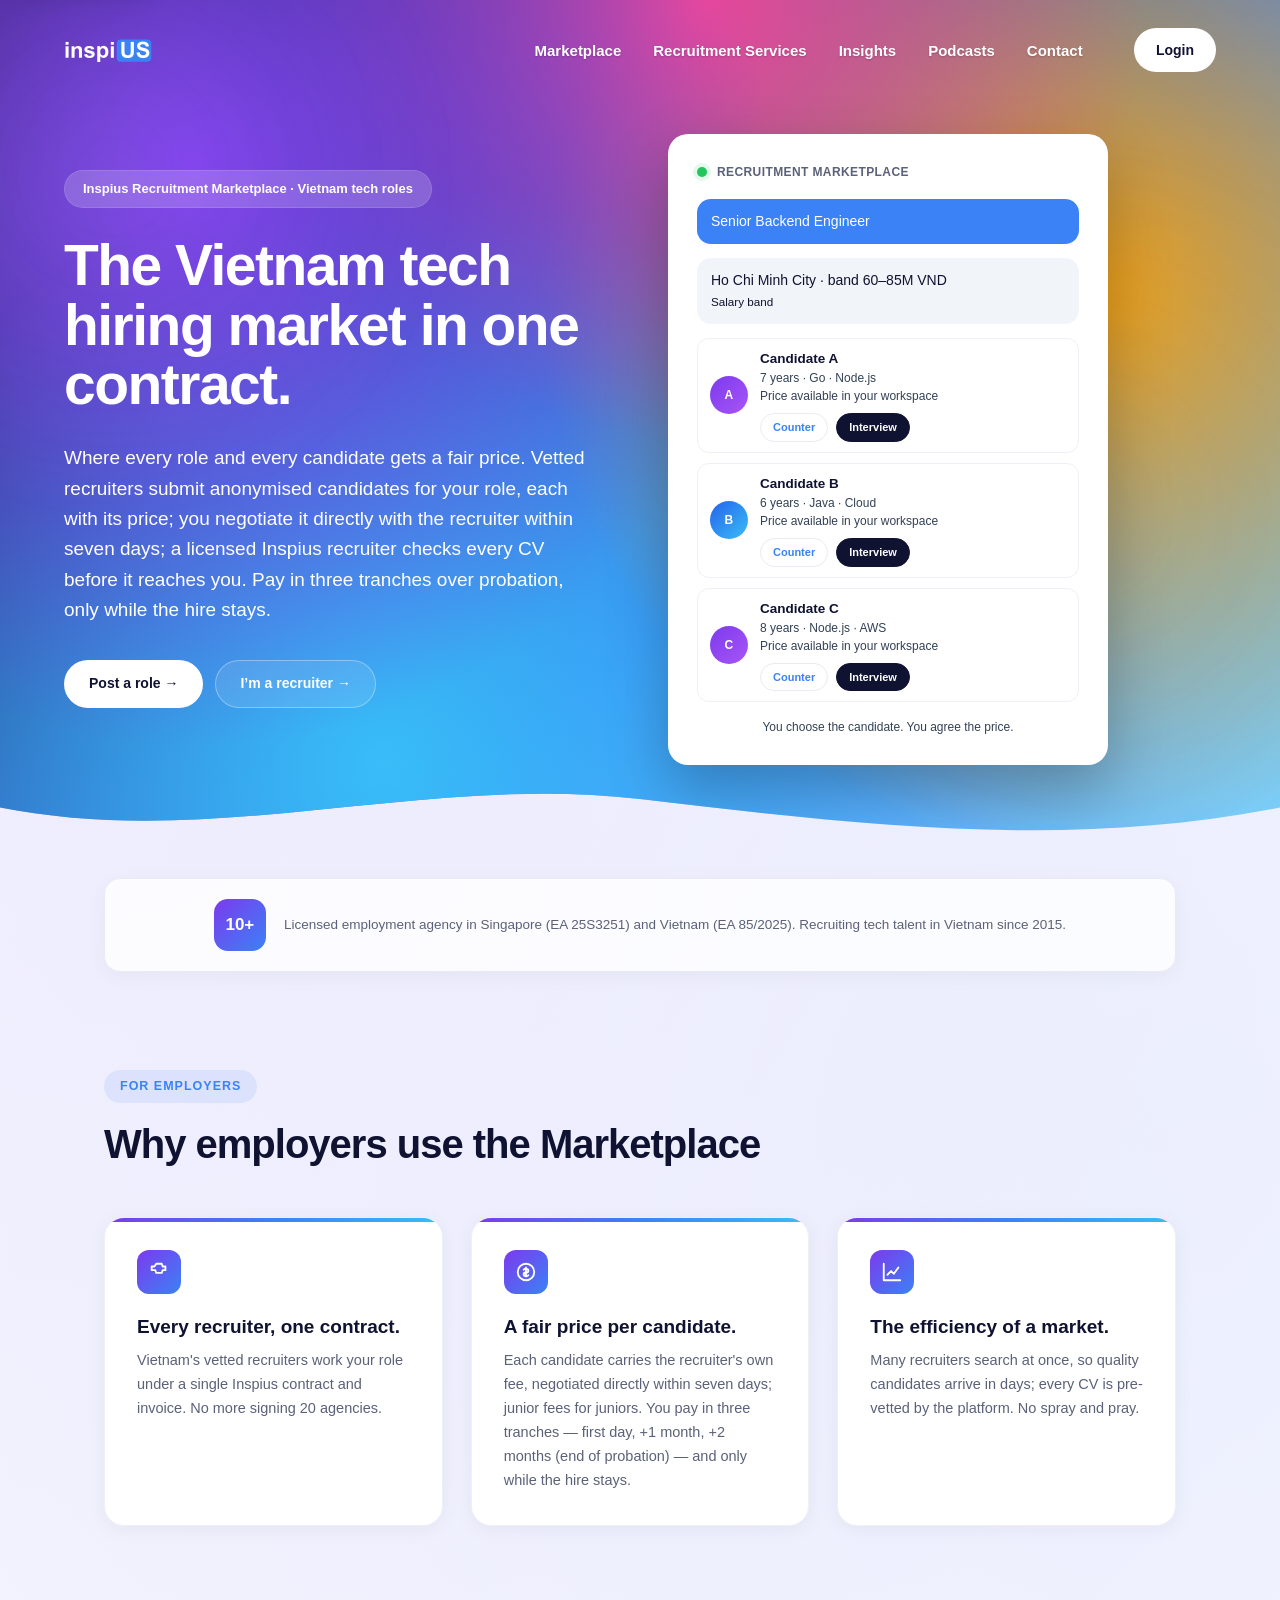
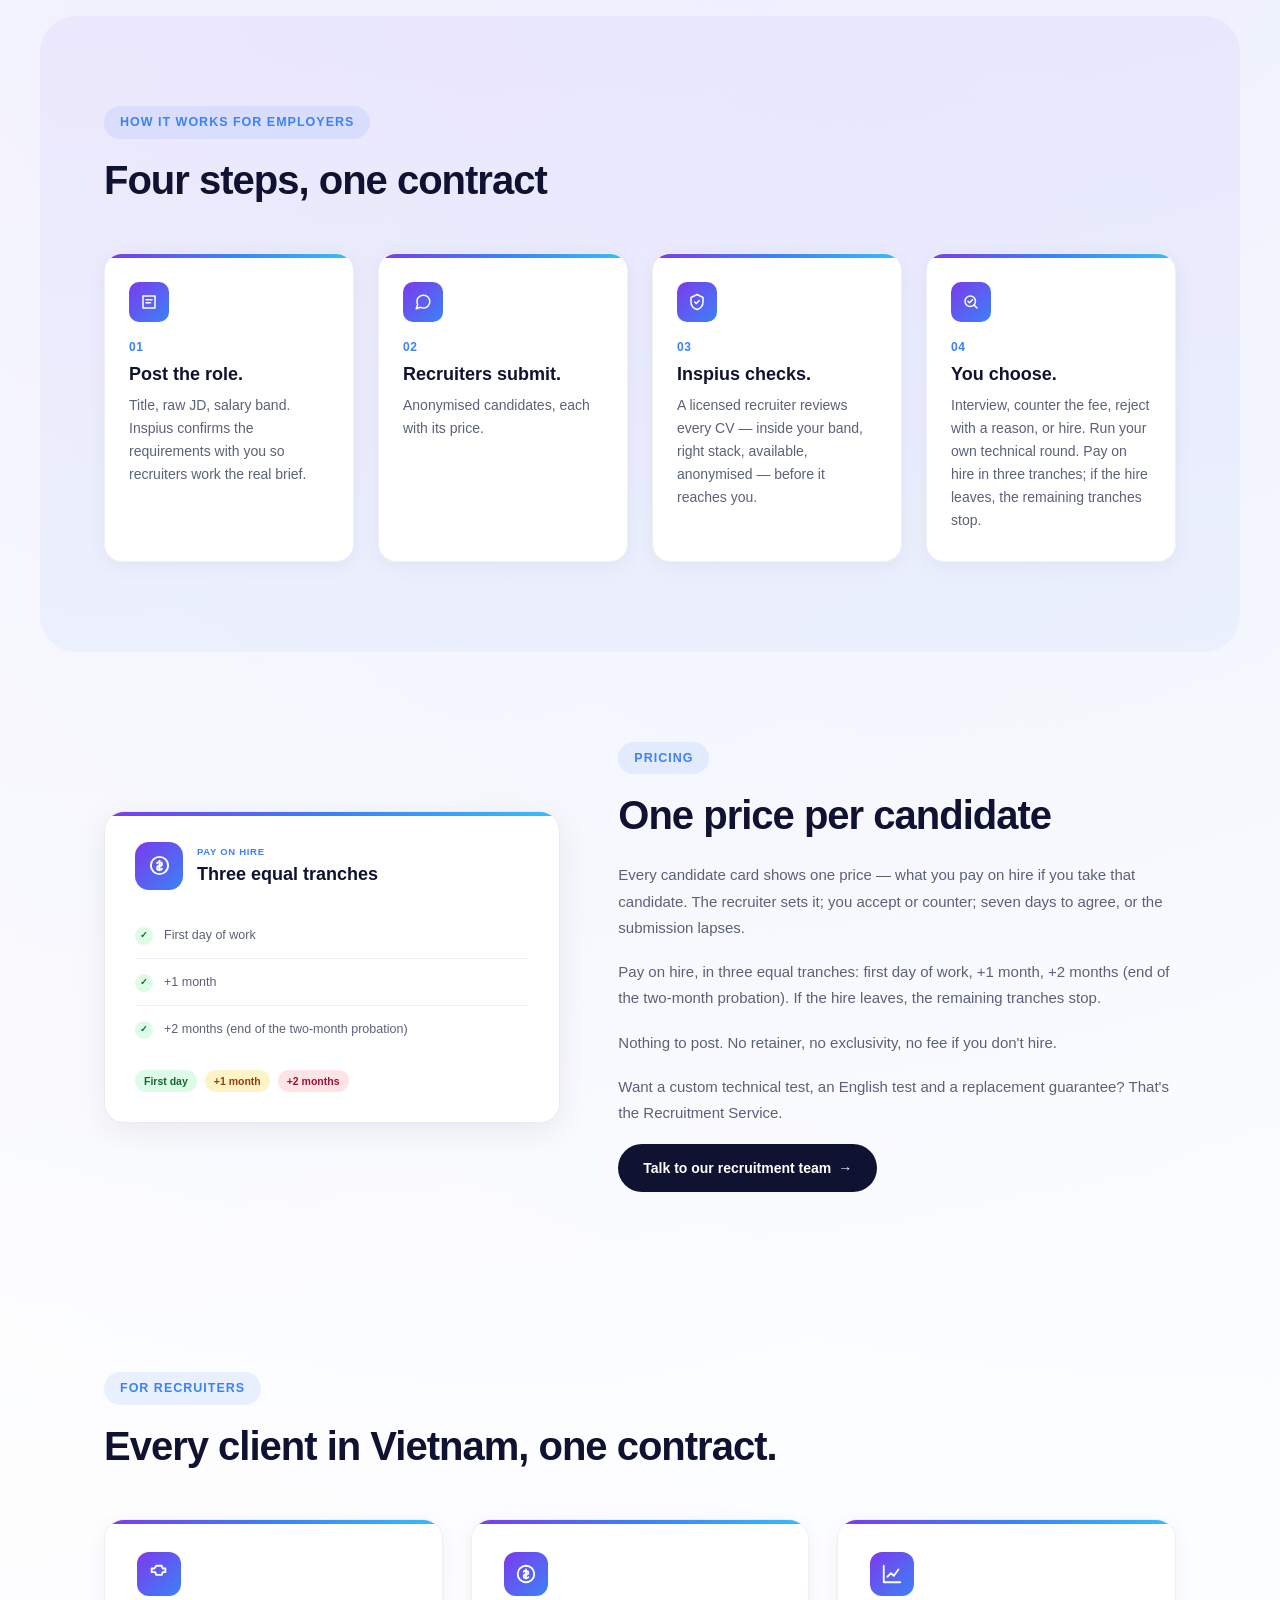
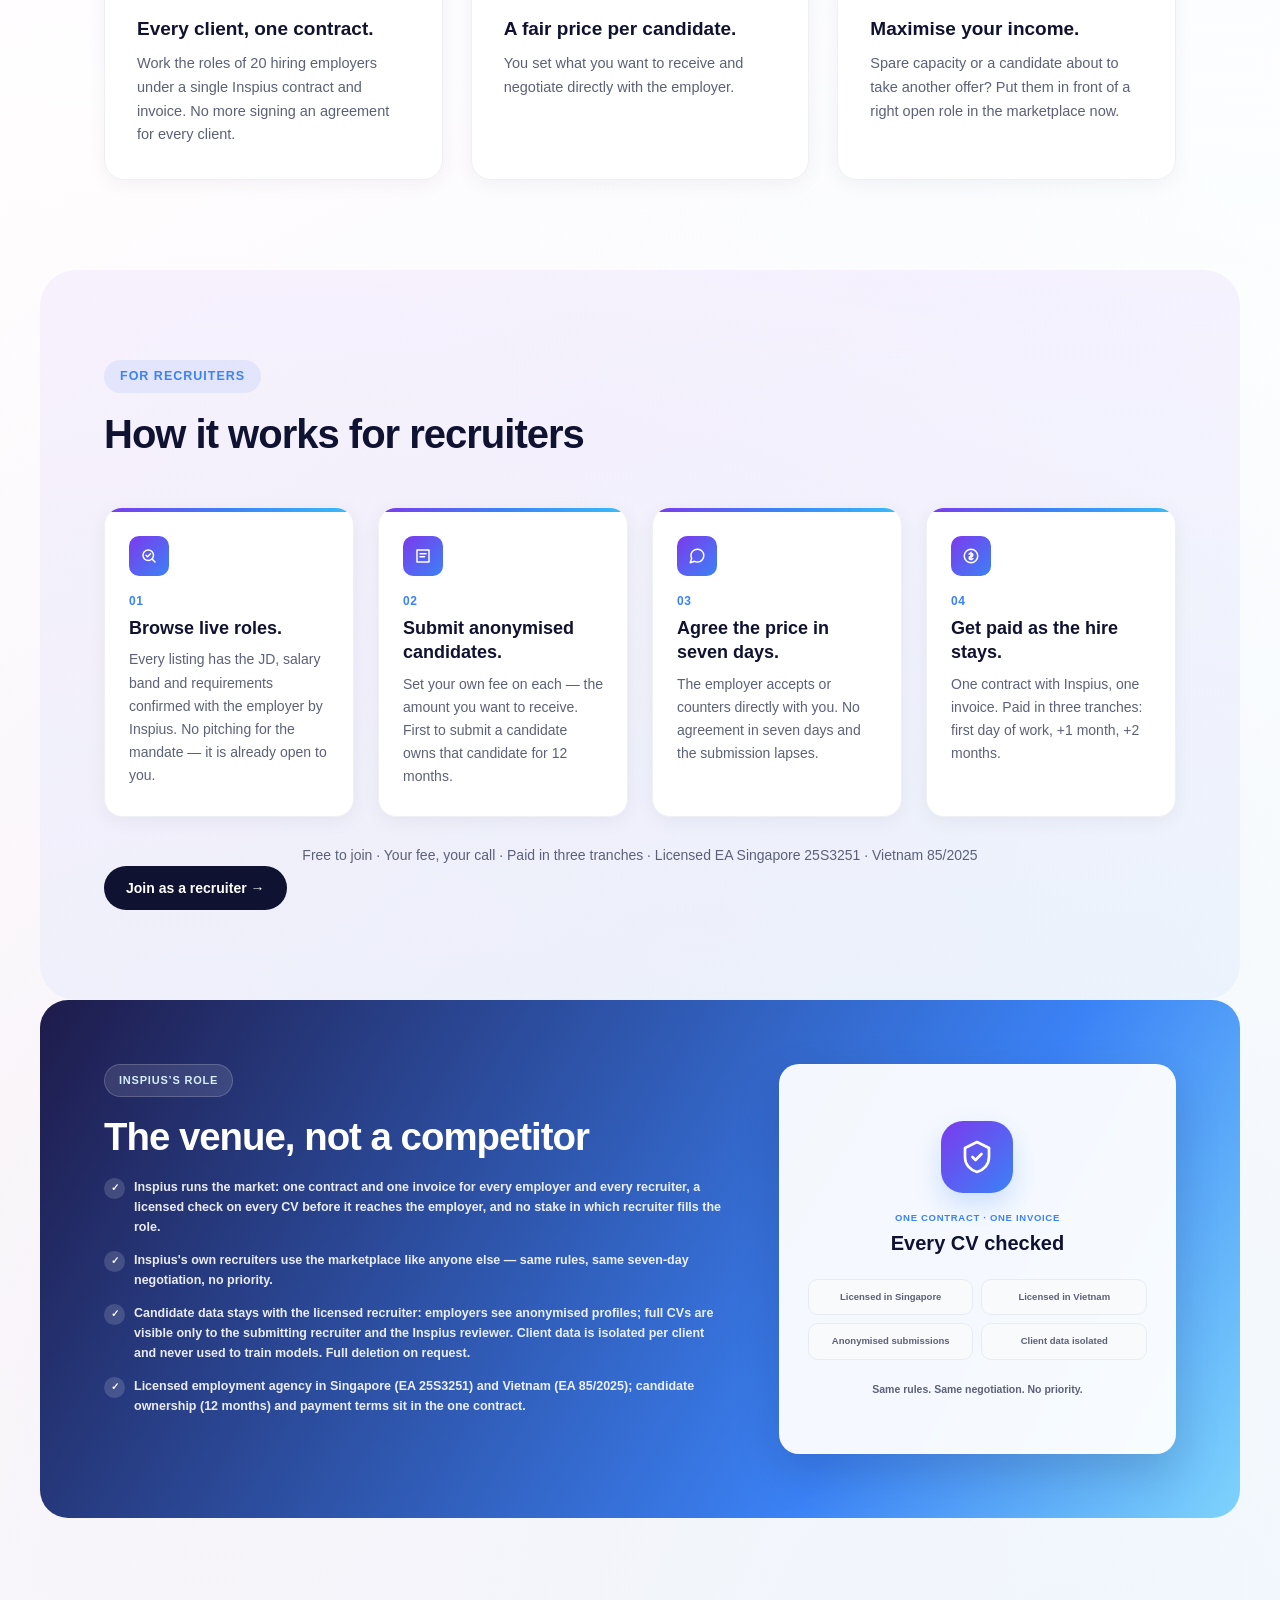
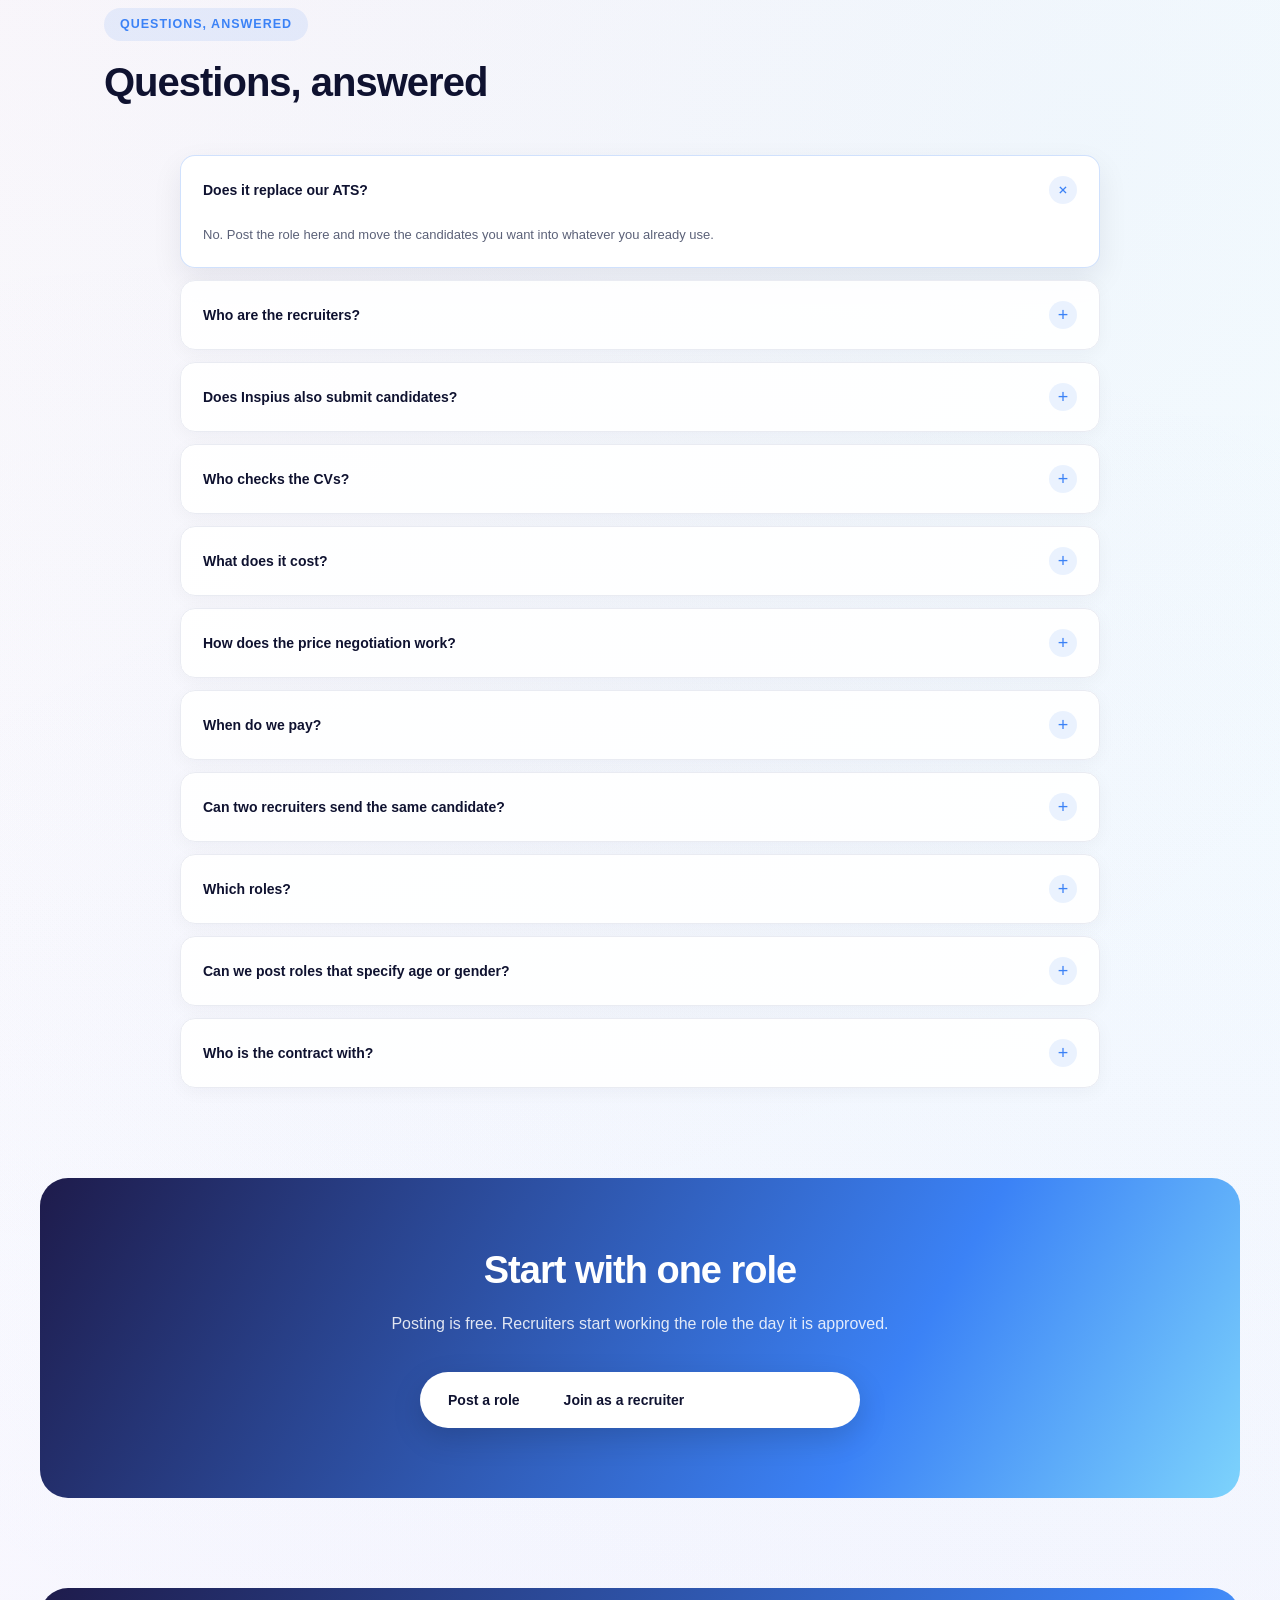
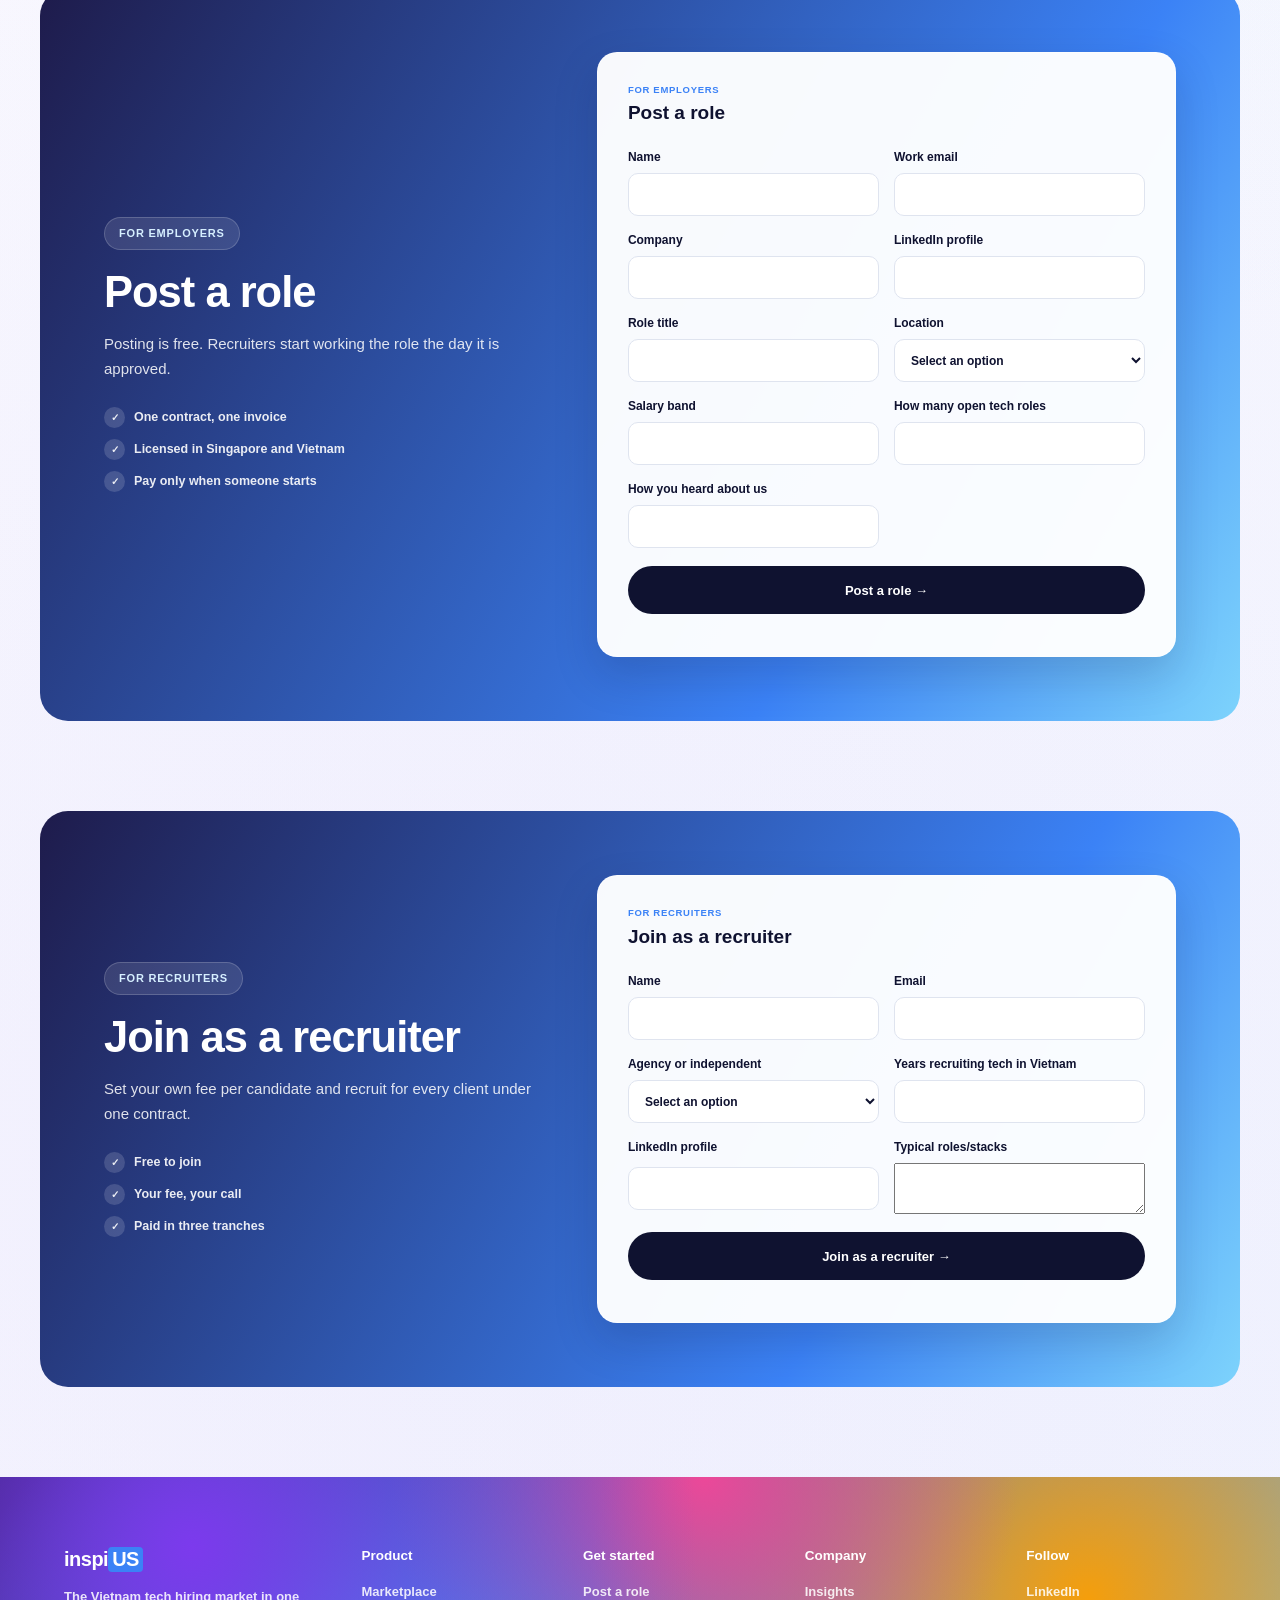
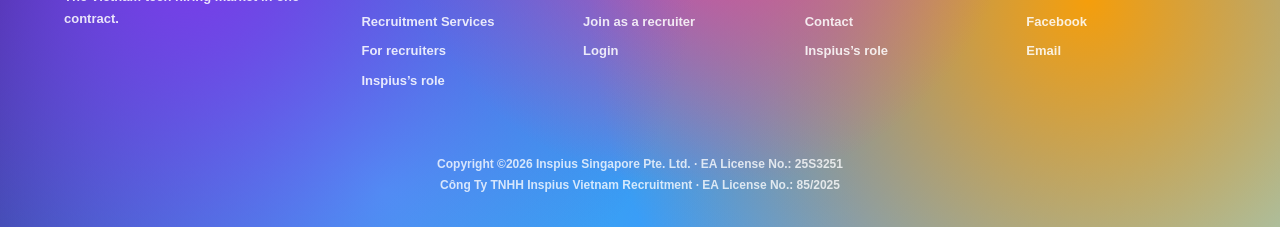
==== marketplace.html @ 83c3fc25 "Add Inspius homepage and marketplace review pages" ====
<!DOCTYPE html>

<html lang="en-US" prefix="og: https://ogp.me/ns#"><head><meta charset="utf-8"/><meta content="width=device-width,initial-scale=1" name="viewport"/><title>Inspius Recruitment Marketplace — post a Vietnam tech role, vetted recruiters compete, a fair price per candidate</title><link href="assets/css/home-redesign.css" rel="stylesheet"/><link href="assets/css/ai-recruiter-agent.css" rel="stylesheet"/><link href="marketplace-content.css" rel="stylesheet"/></head><body class="wp-singular page-template page-template-template-ai-recruiter-agent page-template-template-ai-recruiter-agent-php page page-id-1865 wp-theme-inspius inspius-redesign-page ai-recruiter-page" data-rsssl="1"><div class="ir-page air-page" id="page"> <a class="ir-skip-link" href="#air-main">Skip to content</a> <svg aria-hidden="true" class="ir-clip-definitions" focusable="false" height="0" width="0"> <defs> <clippath clippathunits="objectBoundingBox" id="irHeroWaveClip"> <path d="M0,0.95 C0.1667,1.00 0.3333,0.91 0.5,0.94 C0.6667,0.97 0.8333,1.00 1.0,0.95 L1.0,0 L0,0 Z"></path> </clippath> </defs> </svg><header class="ir-hero air-hero"><nav aria-label="Primary navigation" class="ir-navbar"> <a aria-label="Inspius home" class="ir-logo" href="index.html"><img alt="Inspius" class="air-header-logo" src="assets/images/air-header-logo.png"/></a> <button aria-controls="ir-nav-menu" aria-expanded="false" class="ir-nav-toggle" type="button"> <span class="ir-screen-reader-text">Toggle navigation</span> <span aria-hidden="true"></span> <span aria-hidden="true"></span> <span aria-hidden="true"></span> </button><div class="ir-nav-menu" id="ir-nav-menu"><ul class="ir-nav-links"><li><a href="marketplace.html">Marketplace</a></li><li><a href="index.html#how-we-help">Recruitment Services</a></li><li><a href="https://inspius.com/insights/">Insights</a></li><li><a href="https://inspius.com/podcasts/">Podcasts</a></li><li><a href="https://inspius.com/inquiry/">Contact</a></li></ul><div class="ir-nav-actions"> <a class="ir-button ir-button-light" href="https://app.inspius.com">Login</a></div></div></nav><div class="ir-hero-inner air-hero-inner"><div class="ir-hero-copy air-hero-copy"><div class="ir-badge">Inspius Recruitment Marketplace · Vietnam tech roles</div><h1 class="ir-headline air-headline">The Vietnam tech hiring market <span>in one contract.</span></h1><p class="ir-subtext">Where every role and every candidate gets a fair price. Vetted recruiters submit anonymised candidates for your role, each with its price; you negotiate it directly with the recruiter within seven days; a licensed Inspius recruiter checks every CV before it reaches you. Pay in three tranches over probation, only while the hire stays.</p><div class="air-hero-actions"><a class="air-button air-button-light" href="#employer-form">Post a role →</a><a class="air-button air-button-ghost" href="#recruiters">I’m a recruiter →</a></div></div><div aria-label="Illustrative anonymised candidate listing" class="air-hero-visual content-market-listing"><div class="ir-card ir-card-agent content-listing air-report-card"><div class="ir-agent-top"><span class="ir-agent-dot"></span><span class="ir-agent-label">Recruitment Marketplace</span></div><div class="ir-agent-message ir-agent-message-you">Senior Backend Engineer</div><div class="ir-agent-message">Ho Chi Minh City · band 60–85M VND<br/><small>Salary band</small></div><div class="ir-candidate-row"><span class="ir-avatar ir-avatar-purple">A</span><div class="cv-row-content"><div class="ir-candidate-name">Candidate A</div><div class="ir-candidate-meta">7 years · Go · Node.js</div><div class="ir-candidate-meta">Price available in your workspace</div><div class="cv-row-actions"><a href="https://app.inspius.com">Counter</a><a href="https://app.inspius.com">Interview</a></div></div></div><div class="ir-candidate-row"><span class="ir-avatar ir-avatar-blue">B</span><div class="cv-row-content"><div class="ir-candidate-name">Candidate B</div><div class="ir-candidate-meta">6 years · Java · Cloud</div><div class="ir-candidate-meta">Price available in your workspace</div><div class="cv-row-actions"><a href="https://app.inspius.com">Counter</a><a href="https://app.inspius.com">Interview</a></div></div></div><div class="ir-candidate-row"><span class="ir-avatar ir-avatar-purple">C</span><div class="cv-row-content"><div class="ir-candidate-name">Candidate C</div><div class="ir-candidate-meta">8 years · Node.js · AWS</div><div class="ir-candidate-meta">Price available in your workspace</div><div class="cv-row-actions"><a href="https://app.inspius.com">Counter</a><a href="https://app.inspius.com">Interview</a></div></div></div><p class="listing-caption">You choose the candidate. You agree the price.</p></div></div></div></header><main id="air-main"><section aria-label="Inspius experience" class="air-credibility"> <span aria-hidden="true" class="air-credibility-mark">10+</span><p>Licensed employment agency in Singapore (EA 25S3251) and Vietnam (EA 85/2025). Recruiting tech talent in Vietnam since 2015.</p></section><section aria-labelledby="air-problem-title" class="ir-section" id="employers"><div class="ir-section-tag">For employers</div><h2 class="ir-section-title" id="air-problem-title">Why employers use the Marketplace</h2><div class="ir-feature-grid"><article class="ir-feature-card"><div aria-hidden="true" class="ir-feature-icon" data-original-icon="contract" title="contract"><svg fill="none" stroke="currentColor" stroke-linecap="round" stroke-linejoin="round" stroke-width="2" viewbox="0 0 24 24">
<path d="M9 3h6l1 3h3v4h-3l-1 3h-6l-1-3H4V6h3l2-3z"></path>
</svg></div><h3>Every recruiter, one contract.</h3><p>Vietnam's vetted recruiters work your role under a single Inspius contract and invoice. No more signing 20 agencies.</p></article><article class="ir-feature-card"><div aria-hidden="true" class="ir-feature-icon" data-original-icon="fee" title="fee"><svg fill="none" stroke="currentColor" stroke-linecap="round" stroke-linejoin="round" stroke-width="2" viewbox="0 0 24 24">
<circle cx="12" cy="12" r="9"></circle>
<path d="M12 7v10M9.5 9.5a2.5 2.5 0 0 1 2.5-1h.5a2 2 0 0 1 0 4h-1a2 2 0 0 0 0 4h.5a2.5 2.5 0 0 0 2.5-1"></path>
</svg></div><h3>A fair price per candidate.</h3><p>Each candidate carries the recruiter's own fee, negotiated directly within seven days; junior fees for juniors. You pay in three tranches — first day, +1 month, +2 months (end of probation) — and only while the hire stays.</p></article><article class="ir-feature-card"><div aria-hidden="true" class="ir-feature-icon" data-original-icon="trend" title="trend"><svg fill="none" stroke="currentColor" stroke-linecap="round" stroke-linejoin="round" stroke-width="2" viewbox="0 0 24 24"><path d="M3 3v18h18"></path><path d="m7 15 4-4 3 3 5-7"></path></svg></div><h3>The efficiency of a market.</h3><p>Many recruiters search at once, so quality candidates arrive in days; every CV is pre-vetted by the platform. No spray and pray.</p></article></div></section><section aria-labelledby="workflow-title" class="ir-section ir-section-alt" id="workflow"><div class="ir-section-tag">How it works for employers</div><h2 class="ir-section-title" id="workflow-title">Four steps, one contract</h2><div class="ir-process-grid air-three-step-grid marketplace-four-step-grid"><article class="ir-process-card"><div aria-hidden="true" class="ir-process-icon" data-original-icon="document" title="document"><svg fill="none" stroke="currentColor" stroke-linecap="round" stroke-linejoin="round" stroke-width="2" viewbox="0 0 24 24"><path d="M4 4h16v16H4z"></path><path d="M8 9h8M8 13h6"></path></svg></div><div class="ir-process-number">01</div><h3>Post the role.</h3><p>Title, raw JD, salary band. Inspius confirms the requirements with you so recruiters work the real brief.</p></article><article class="ir-process-card"><div aria-hidden="true" class="ir-process-icon" data-original-icon="conversation" title="conversation"><svg fill="none" stroke="currentColor" stroke-linecap="round" stroke-linejoin="round" stroke-width="2" viewbox="0 0 24 24">
<path d="M21 11.5a8.38 8.38 0 0 1-.9 3.8 8.5 8.5 0 0 1-7.6 4.7 8.38 8.38 0 0 1-3.8-.9L3 21l1.9-5.7a8.38 8.38 0 0 1-.9-3.8 8.5 8.5 0 0 1 4.7-7.6 8.38 8.38 0 0 1 3.8-.9h.5a8.48 8.48 0 0 1 8 8v.5z"></path>
</svg></div><div class="ir-process-number">02</div><h3>Recruiters submit.</h3><p>Anonymised candidates, each with its price.</p></article><article class="ir-process-card"><div aria-hidden="true" class="ir-process-icon" data-original-icon="verified" title="verified"><svg fill="none" stroke="currentColor" stroke-linecap="round" stroke-linejoin="round" stroke-width="2" viewbox="0 0 24 24">
<path d="M12 2 4 6v6c0 5 3.5 8.7 8 10 4.5-1.3 8-5 8-10V6l-8-4z"></path>
<path d="m9 12 2 2 4-4"></path>
</svg></div><div class="ir-process-number">03</div><h3>Inspius checks.</h3><p>A licensed recruiter reviews every CV — inside your band, right stack, available, anonymised — before it reaches you.</p></article><article class="ir-process-card"><div aria-hidden="true" class="ir-process-icon" data-original-icon="review" title="review"><svg fill="none" stroke="currentColor" stroke-linecap="round" stroke-linejoin="round" stroke-width="2" viewbox="0 0 24 24"><circle cx="11" cy="11" r="7"></circle><path d="m20 20-4-4"></path><path d="m8 11 2 2 4-4"></path></svg></div><div class="ir-process-number">04</div><h3>You choose.</h3><p>Interview, counter the fee, reject with a reason, or hire. Run your own technical round. Pay on hire in three tranches; if the hire leaves, the remaining tranches stop.</p></article></div></section><section aria-labelledby="pricing-title" class="ir-section air-module-section" id="pricing"><div class="air-module-layout air-module-layout-reverse"><div class="air-module-copy"><div class="ir-section-tag">Pricing</div><h2 class="ir-section-title" id="pricing-title">One price per candidate</h2><p>Every candidate card shows one price — what you pay on hire if you take that candidate. The recruiter sets it; you accept or counter; seven days to agree, or the submission lapses.</p><p>Pay on hire, in three equal tranches: first day of work, +1 month, +2 months (end of the two-month probation). If the hire leaves, the remaining tranches stop.</p><p>Nothing to post. No retainer, no exclusivity, no fee if you don't hire.</p><p>Want a custom technical test, an English test and a replacement guarantee? That's the Recruitment Service.</p><p class="marketplace-service-cta"><a class="air-button air-button-dark" href="https://inspius.com/inquiry/">Talk to our recruitment team <span aria-hidden="true">→</span></a></p></div><div class="air-output-card"><div class="air-output-card-heading"><div aria-hidden="true" class="air-engine-icon" data-original-icon="fee" title="Three payment tranches"><svg fill="none" stroke="currentColor" stroke-linecap="round" stroke-linejoin="round" stroke-width="2" viewbox="0 0 24 24">
<circle cx="12" cy="12" r="9"></circle>
<path d="M12 7v10M9.5 9.5a2.5 2.5 0 0 1 2.5-1h.5a2 2 0 0 1 0 4h-1a2 2 0 0 0 0 4h.5a2.5 2.5 0 0 0 2.5-1"></path>
</svg></div><div> <span>Pay on hire</span> <strong>Three equal tranches</strong></div></div><ul class="air-copy-bullets"><li>First day of work</li><li>+1 month</li><li>+2 months (end of the two-month probation)</li></ul><div aria-label="Three payment milestones" class="air-fit-strip marketplace-tranches"><span class="air-fit air-fit-high">First day</span><span class="air-fit air-fit-medium">+1 month</span><span class="air-fit air-fit-dq">+2 months</span></div></div></div></section><section aria-labelledby="recruiters-title" class="ir-section" id="recruiters"><div class="ir-section-tag">For recruiters</div><h2 class="ir-section-title" id="recruiters-title">Every client in Vietnam, one contract.</h2><div class="ir-feature-grid"><article class="ir-feature-card"><div aria-hidden="true" class="ir-feature-icon" data-original-icon="contract" title="contract"><svg fill="none" stroke="currentColor" stroke-linecap="round" stroke-linejoin="round" stroke-width="2" viewbox="0 0 24 24">
<path d="M9 3h6l1 3h3v4h-3l-1 3h-6l-1-3H4V6h3l2-3z"></path>
</svg></div><h3>Every client, one contract.</h3><p>Work the roles of 20 hiring employers under a single Inspius contract and invoice. No more signing an agreement for every client.</p></article><article class="ir-feature-card"><div aria-hidden="true" class="ir-feature-icon" data-original-icon="fee" title="fee"><svg fill="none" stroke="currentColor" stroke-linecap="round" stroke-linejoin="round" stroke-width="2" viewbox="0 0 24 24">
<circle cx="12" cy="12" r="9"></circle>
<path d="M12 7v10M9.5 9.5a2.5 2.5 0 0 1 2.5-1h.5a2 2 0 0 1 0 4h-1a2 2 0 0 0 0 4h.5a2.5 2.5 0 0 0 2.5-1"></path>
</svg></div><h3>A fair price per candidate.</h3><p>You set what you want to receive and negotiate directly with the employer.</p></article><article class="ir-feature-card"><div aria-hidden="true" class="ir-feature-icon" data-original-icon="trend" title="trend"><svg fill="none" stroke="currentColor" stroke-linecap="round" stroke-linejoin="round" stroke-width="2" viewbox="0 0 24 24"><path d="M3 3v18h18"></path><path d="m7 15 4-4 3 3 5-7"></path></svg></div><h3>Maximise your income.</h3><p>Spare capacity or a candidate about to take another offer? Put them in front of a right open role in the marketplace now.</p></article></div></section><section aria-labelledby="recruiter-workflow-title" class="ir-section ir-section-alt" id="recruiter-workflow"><div class="ir-section-tag">For recruiters</div><h2 class="ir-section-title" id="recruiter-workflow-title">How it works for recruiters</h2><div class="ir-process-grid air-three-step-grid marketplace-four-step-grid"><article class="ir-process-card"><div aria-hidden="true" class="ir-process-icon" data-original-icon="review" title="review"><svg fill="none" stroke="currentColor" stroke-linecap="round" stroke-linejoin="round" stroke-width="2" viewbox="0 0 24 24"><circle cx="11" cy="11" r="7"></circle><path d="m20 20-4-4"></path><path d="m8 11 2 2 4-4"></path></svg></div><div class="ir-process-number">01</div><h3>Browse live roles.</h3><p>Every listing has the JD, salary band and requirements confirmed with the employer by Inspius. No pitching for the mandate — it is already open to you.</p></article><article class="ir-process-card"><div aria-hidden="true" class="ir-process-icon" data-original-icon="document" title="document"><svg fill="none" stroke="currentColor" stroke-linecap="round" stroke-linejoin="round" stroke-width="2" viewbox="0 0 24 24"><path d="M4 4h16v16H4z"></path><path d="M8 9h8M8 13h6"></path></svg></div><div class="ir-process-number">02</div><h3>Submit anonymised candidates.</h3><p>Set your own fee on each — the amount you want to receive. First to submit a candidate owns that candidate for 12 months.</p></article><article class="ir-process-card"><div aria-hidden="true" class="ir-process-icon" data-original-icon="conversation" title="conversation"><svg fill="none" stroke="currentColor" stroke-linecap="round" stroke-linejoin="round" stroke-width="2" viewbox="0 0 24 24">
<path d="M21 11.5a8.38 8.38 0 0 1-.9 3.8 8.5 8.5 0 0 1-7.6 4.7 8.38 8.38 0 0 1-3.8-.9L3 21l1.9-5.7a8.38 8.38 0 0 1-.9-3.8 8.5 8.5 0 0 1 4.7-7.6 8.38 8.38 0 0 1 3.8-.9h.5a8.48 8.48 0 0 1 8 8v.5z"></path>
</svg></div><div class="ir-process-number">03</div><h3>Agree the price in seven days.</h3><p>The employer accepts or counters directly with you. No agreement in seven days and the submission lapses.</p></article><article class="ir-process-card"><div aria-hidden="true" class="ir-process-icon" data-original-icon="fee" title="fee"><svg fill="none" stroke="currentColor" stroke-linecap="round" stroke-linejoin="round" stroke-width="2" viewbox="0 0 24 24">
<circle cx="12" cy="12" r="9"></circle>
<path d="M12 7v10M9.5 9.5a2.5 2.5 0 0 1 2.5-1h.5a2 2 0 0 1 0 4h-1a2 2 0 0 0 0 4h.5a2.5 2.5 0 0 0 2.5-1"></path>
</svg></div><div class="ir-process-number">04</div><h3>Get paid as the hire stays.</h3><p>One contract with Inspius, one invoice. Paid in three tranches: first day of work, +1 month, +2 months.</p></article></div><p class="ir-section-summary content-terms">Free to join · Your fee, your call · Paid in three tranches · Licensed EA Singapore 25S3251 · Vietnam 85/2025</p><div class="ir-section-action"><a class="ir-button ir-button-dark" href="#recruiter-form">Join as a recruiter →</a></div></section><section aria-labelledby="trust-title" class="ir-section air-security-section air-trust-section" id="trust"><div class="air-security-copy"><div class="air-dark-tag">Inspius’s role</div><h2 id="trust-title">The venue, not a competitor</h2><span id="security"></span><ul class="air-trust-list"><li><span aria-hidden="true">✓</span><div>Inspius runs the market: one contract and one invoice for every employer and every recruiter, a licensed check on every CV before it reaches the employer, and no stake in which recruiter fills the role.</div></li><li><span aria-hidden="true">✓</span><div>Inspius's own recruiters use the marketplace like anyone else — same rules, same seven-day negotiation, no priority.</div></li><li><span aria-hidden="true">✓</span><div>Candidate data stays with the licensed recruiter: employers see anonymised profiles; full CVs are visible only to the submitting recruiter and the Inspius reviewer. Client data is isolated per client and never used to train models. Full deletion on request.</div></li><li><span aria-hidden="true">✓</span><div>Licensed employment agency in Singapore (EA 25S3251) and Vietnam (EA 85/2025); candidate ownership (12 months) and payment terms sit in the one contract.</div></li></ul></div><div aria-label="Database-enforced data protection" class="air-trust-panel"><div aria-hidden="true" class="air-trust-shield"> <svg fill="none" stroke="currentColor" stroke-linecap="round" stroke-linejoin="round" stroke-width="1.8" viewBox="0 0 24 24"><path d="M12 2 4 6v6c0 5 3.5 8.7 8 10 4.5-1.3 8-5 8-10V6l-8-4z"></path><path d="m9 12 2 2 4-4"></path></svg></div> <span>One contract · One invoice</span> <strong>Every CV checked</strong><div class="air-trust-layers"> <i>Licensed in Singapore</i> <i>Licensed in Vietnam</i> <i>Anonymised submissions</i> <i>Client data isolated</i></div> <small>Same rules. Same negotiation. No priority.</small></div></section><section aria-labelledby="air-faq-title" class="ir-section air-faq"><div class="air-section-heading"><div><div class="ir-section-tag">Questions, answered</div><h2 class="ir-section-title" id="air-faq-title">Questions, answered</h2></div></div><div class="air-faq-list"><details open=""><summary>Does it replace our ATS?<span aria-hidden="true">+</span></summary><p>No. Post the role here and move the candidates you want into whatever you already use.</p></details><details><summary>Who are the recruiters?<span aria-hidden="true">+</span></summary><p>Independent recruiters and agencies in Vietnam, vetted by Inspius. Each one's interview rate and fills are tracked; recruiters whose candidates keep bouncing stop receiving roles.</p></details><details><summary>Does Inspius also submit candidates?<span aria-hidden="true">+</span></summary><p>Yes, like any other recruiter — same rules, same negotiation and no priority.</p></details><details><summary>Who checks the CVs?<span aria-hidden="true">+</span></summary><p>A licensed Inspius recruiter reviews every submission before it reaches you: anonymised, inside your band, the right stack, available. Technical assessment is yours to run — or choose the Recruitment Service and we run it.</p></details><details><summary>What does it cost?<span aria-hidden="true">+</span></summary><p>Each candidate card shows one price — what you pay on hire if you take that candidate. You negotiate it with the recruiter within seven days. Nothing to post, nothing if you don't hire.</p></details><details><summary>How does the price negotiation work?<span aria-hidden="true">+</span></summary><p>The recruiter sets a fee on the candidate. You accept or counter; the recruiter does the same. Seven days to agree, or the submission lapses and the candidate stays with the recruiter.</p></details><details><summary>When do we pay?<span aria-hidden="true">+</span></summary><p>In three equal tranches: first day of work, after one month, after two months. If the hire leaves before a tranche is due, you stop paying. There is no replacement guarantee on the Marketplace; the tranches are the guarantee.</p></details><details><summary>Can two recruiters send the same candidate?<span aria-hidden="true">+</span></summary><p>The first submission wins; the second is blocked. Candidates you hire through the platform are covered by a 12-month ownership clause.</p></details><details><summary>Which roles?<span aria-hidden="true">+</span></summary><p>Software, data and AI roles in Vietnam — Ho Chi Minh City, Hanoi, Da Nang or remote within Vietnam. Not other countries, by design: the recruiter network is Vietnamese.</p></details><details><summary>Can we post roles that specify age or gender?<span aria-hidden="true">+</span></summary><p>No. Listings with age, birth-year or gender preferences are declined at review.</p></details><details><summary>Who is the contract with?<span aria-hidden="true">+</span></summary><p>Inspius Singapore Pte. Ltd. (EA 25S3251) or Inspius Vietnam Recruitment Co., Ltd. (EA 85/2025) — your choice. One contract, one invoice, however many recruiters worked the role.</p></details></div></section><section class="ir-final-cta"><h2>Start with one role</h2><p>Posting is free. Recruiters start working the role the day it is approved.</p><div class="ir-cta-form ir-dual-cta"><a class="ir-button ir-button-light" href="#employer-form">Post a role</a><a class="ir-button ir-button-light" href="#recruiter-form">Join as a recruiter</a></div></section><section aria-labelledby="employer-form-title" class="air-registration-section" id="employer-form"><div class="air-registration-copy"><div class="air-dark-tag">For employers</div><h2 id="employer-form-title">Post a role</h2><p>Posting is free. Recruiters start working the role the day it is approved.</p><ul><li><span>✓</span>One contract, one invoice</li><li><span>✓</span>Licensed in Singapore and Vietnam</li><li><span>✓</span>Pay only when someone starts</li></ul></div><div><form action="#" class="air-registration-form" method="get"><div class="air-form-heading"><span>For employers</span><strong>Post a role</strong></div><div class="air-form-grid"><label class="" for="form0-name">Name<input id="form0-name" name="name" required="" type="text"/></label><label class="" for="form0-work-email">Work email<input autocomplete="email" id="form0-work-email" name="work-email" required="" type="email"/></label><label class="" for="form0-company">Company<input id="form0-company" name="company" required="" type="text"/></label><label class="" for="form0-linkedin-profile">LinkedIn profile<input id="form0-linkedin-profile" name="linkedin-profile" required="" type="url"/></label><label class="" for="form0-role-title">Role title<input id="form0-role-title" name="role-title" required="" type="text"/></label><label class="" for="form0-location">Location<select id="form0-location" name="location" required=""><option value="">Select an option</option><option>HCMC</option><option>Hanoi</option><option>Remote in Vietnam</option></select></label><label class="" for="form0-salary-band">Salary band<input id="form0-salary-band" name="salary-band" required="" type="text"/></label><label class="" for="form0-how-many-open-tech-roles">How many open tech roles<input id="form0-how-many-open-tech-roles" name="how-many-open-tech-roles" required="" type="number"/></label><label class="wide" for="form0-how-you-heard-about-us">How you heard about us<input id="form0-how-you-heard-about-us" name="how-you-heard-about-us" required="" type="text"/></label></div><button type="submit">Post a role →</button><p class="preview-form-status" role="status"></p></form></div></section><section aria-labelledby="recruiter-form-title" class="air-registration-section" id="recruiter-form"><div class="air-registration-copy"><div class="air-dark-tag">For recruiters</div><h2 id="recruiter-form-title">Join as a recruiter</h2><p>Set your own fee per candidate and recruit for every client under one contract.</p><ul><li><span>✓</span>Free to join</li><li><span>✓</span>Your fee, your call</li><li><span>✓</span>Paid in three tranches</li></ul></div><div><form action="#" class="air-registration-form" method="get"><div class="air-form-heading"><span>For recruiters</span><strong>Join as a recruiter</strong></div><div class="air-form-grid"><label class="" for="form1-name">Name<input id="form1-name" name="name" required="" type="text"/></label><label class="" for="form1-email">Email<input autocomplete="email" id="form1-email" name="email" required="" type="email"/></label><label class="" for="form1-agency-or-independent">Agency or independent<select id="form1-agency-or-independent" name="agency-or-independent" required=""><option value="">Select an option</option><option>Agency</option><option>Independent</option></select></label><label class="" for="form1-years-recruiting-tech-in-vietnam">Years recruiting tech in Vietnam<input id="form1-years-recruiting-tech-in-vietnam" name="years-recruiting-tech-in-vietnam" required="" type="number"/></label><label class="wide" for="form1-linkedin-profile">LinkedIn profile<input id="form1-linkedin-profile" name="linkedin-profile" required="" type="url"/></label><label class="wide" for="form1-typical-roles-stacks">Typical roles/stacks<textarea id="form1-typical-roles-stacks" name="typical-roles-stacks" required="" rows="3"></textarea></label></div><button type="submit">Join as a recruiter →</button><p class="preview-form-status" role="status"></p></form></div></section></main><footer class="ir-footer"><div class="ir-footer-grid"><div class="ir-footer-brand"> <a class="ir-logo" href="index.html">inspi<span>US</span></a><p>The Vietnam tech hiring market in one contract.</p></div><div class="ir-footer-column"><h2>Product</h2><a href="marketplace.html">Marketplace</a><a href="index.html#how-we-help">Recruitment Services</a><a href="#recruiters">For recruiters</a><a href="#trust">Inspius’s role</a></div><div class="ir-footer-column"><h2>Get started</h2><a href="#employer-form">Post a role</a><a href="#recruiter-form">Join as a recruiter</a><a href="https://app.inspius.com">Login</a></div><div class="ir-footer-column"><h2>Company</h2> <a href="https://inspius.com/insights/">Insights</a> <a href="https://inspius.com/inquiry/">Contact</a> <a href="#trust">Inspius’s role</a></div><div class="ir-footer-column"><h2>Follow</h2> <a href="https://www.linkedin.com/company/inspius" rel="noopener noreferrer" target="_blank">LinkedIn</a> <a href="https://www.facebook.com/inspius/" rel="noopener noreferrer" target="_blank">Facebook</a> <a href="mailto:contact@inspius.com">Email</a></div></div><div class="ir-footer-bottom"> Copyright ©2026 Inspius Singapore Pte. Ltd. · EA License No.: 25S3251<br/> Công Ty TNHH Inspius Vietnam Recruitment · EA License No.: 85/2025</div></footer></div> <script src="assets/js/ai-recruiter-agent.js"></script><script src="preview-forms.js"></script></body></html>
---- assets/css/home-redesign.css ----
body.inspius-redesign-page {
	margin: 0;
	color: #0f1230;
	background:
		radial-gradient(circle at 8% 8%, rgba(124, 58, 237, 0.07), transparent 32%),
		radial-gradient(circle at 92% 14%, rgba(59, 130, 246, 0.08), transparent 34%),
		radial-gradient(circle at 15% 55%, rgba(236, 72, 153, 0.05), transparent 34%),
		radial-gradient(circle at 85% 60%, rgba(56, 189, 248, 0.08), transparent 36%),
		radial-gradient(circle at 25% 92%, rgba(124, 58, 237, 0.06), transparent 34%),
		radial-gradient(circle at 95% 95%, rgba(59, 130, 246, 0.06), transparent 34%),
		#fff;
	background-attachment: scroll;
}

.ir-page {
	--ir-ink: #0f1230;
	--ir-blue: #3b82f6;
	--ir-purple: #7c3aed;
	--ir-pink: #ec4899;
	--ir-sky: #7dd3fc;
	--ir-gray: #5b6178;
	--ir-border: #e9ebf2;
	min-width: 0;
	overflow: hidden;
	font-family: -apple-system, BlinkMacSystemFont, "Segoe UI", Helvetica, Arial, sans-serif;
	font-size: 16px;
	line-height: 1.5;
	color: var(--ir-ink);
	-webkit-font-smoothing: antialiased;
}

.ir-page,
.ir-page * {
	box-sizing: border-box;
}

.ir-page h1,
.ir-page h2,
.ir-page h3,
.ir-page p,
.ir-page ul {
	margin: 0;
	padding: 0;
}

.ir-page a {
	color: inherit;
	text-decoration: none;
}

.ir-page button,
.ir-page input {
	font: inherit;
}

.ir-page button,
.ir-page a {
	-webkit-tap-highlight-color: transparent;
}

/* .ir-page a:focus-visible,
.ir-page button:focus-visible,
.ir-page input:focus-visible {
	outline: 3px solid #fbbf24;
	outline-offset: 3px;
} */

.ir-screen-reader-text {
	position: absolute !important;
	width: 1px !important;
	height: 1px !important;
	padding: 0 !important;
	margin: -1px !important;
	overflow: hidden !important;
	clip: rect(0, 0, 0, 0) !important;
	white-space: nowrap !important;
	border: 0 !important;
}

.ir-skip-link {
	position: fixed;
	top: 12px;
	left: 12px;
	z-index: 10000;
	padding: 10px 16px;
	border-radius: 8px;
	color: var(--ir-ink);
	background: #fff;
	box-shadow: 0 8px 24px rgba(15, 18, 48, 0.18);
	transform: translateY(-160%);
}

.ir-skip-link:focus {
	transform: translateY(0);
}

.ir-clip-definitions {
	position: absolute;
	pointer-events: none;
}

.ir-hero,
.ir-footer {
	position: relative;
	background:
		radial-gradient(circle at 15% 20%, #7c3aed 0%, transparent 45%),
		radial-gradient(circle at 55% 0%, #ec4899 0%, transparent 40%),
		radial-gradient(circle at 85% 35%, #f59e0b 0%, transparent 45%),
		radial-gradient(circle at 30% 90%, #38bdf8 0%, transparent 50%),
		linear-gradient(135deg, #1e1b4b 0%, #3b82f6 60%, #7dd3fc 100%);
}

.ir-hero {
	display: flex;
	min-height: 100vh;
	min-height: 760px;
	padding-bottom: 76px;
	flex-direction: column;
	clip-path: url(#irHeroWaveClip);
}

.ir-navbar {
	position: relative;
	z-index: 20;
	display: flex;
	width: 100%;
	max-width: 1440px;
	margin: 0 auto;
	padding: 28px 64px;
	align-items: center;
	justify-content: space-between;
	gap: 36px;
}

.ir-logo {
	display: inline-block;
	flex: 0 0 auto;
	font-size: 24px;
	font-weight: 800;
	line-height: 1.25;
	letter-spacing: -0.5px;
	color: #fff !important;
}

.ir-logo span {
	display: inline-block;
	padding: 0 4px;
	border-radius: 4px;
	background: var(--ir-blue);
}

.ir-nav-menu {
	display: flex;
	min-width: 0;
	flex: 1 1 auto;
	align-items: center;
	justify-content: flex-end;
	gap: clamp(28px, 4vw, 70px);
}

.ir-nav-links {
	display: flex;
	list-style: none;
	align-items: center;
	justify-content: center;
	gap: clamp(20px, 2.5vw, 36px);
}

.ir-nav-links a,
.ir-signin {
	display: inline-flex;
	padding: 7px 0;
	font-size: 15px;
	font-weight: 600;
	line-height: 1.4;
	color: rgba(255, 255, 255, 0.92) !important;
	transition: color 160ms ease, opacity 160ms ease;
}

.ir-nav-links a:hover,
.ir-signin:hover {
	color: #fff !important;
	opacity: 0.78;
}

.ir-nav-actions {
	display: flex;
	flex: 0 0 auto;
	align-items: center;
	gap: 20px;
}

.ir-button {
	display: inline-flex;
	min-width: 0;
	max-width: 100%;
	min-height: 44px;
	padding: 11px 22px;
	border: 0;
	border-radius: 999px;
	align-items: center;
	justify-content: center;
	gap: 6px;
	font-size: 14px;
	font-weight: 700;
	line-height: 1.3;
	overflow-wrap: anywhere;
	text-align: center;
	cursor: pointer;
	transition: transform 160ms ease, box-shadow 160ms ease;
}

.ir-button:hover {
	transform: translateY(-2px);
	box-shadow: 0 10px 24px rgba(15, 18, 48, 0.16);
}

.ir-button-light {
	color: var(--ir-ink) !important;
	background: #fff;
}

.ir-nav-toggle {
	display: none;
	width: 44px;
	height: 44px;
	padding: 10px;
	border: 1px solid rgba(255, 255, 255, 0.35);
	border-radius: 12px;
	background: rgba(255, 255, 255, 0.1);
	align-items: center;
	justify-content: center;
	flex-direction: column;
	gap: 5px;
	cursor: pointer;
}

.ir-nav-toggle > span:not(.ir-screen-reader-text) {
	display: block;
	width: 20px;
	height: 2px;
	border-radius: 2px;
	background: #fff;
	transition: transform 160ms ease, opacity 160ms ease;
}

.ir-nav-toggle[aria-expanded="true"] > span:nth-of-type(2) {
	transform: translateY(7px) rotate(45deg);
}

.ir-nav-toggle[aria-expanded="true"] > span:nth-of-type(3) {
	opacity: 0;
}

.ir-nav-toggle[aria-expanded="true"] > span:nth-of-type(4) {
	transform: translateY(-7px) rotate(-45deg);
}

.ir-hero-inner {
	position: relative;
	z-index: 5;
	display: grid;
	width: 100%;
	max-width: 1440px;
	margin: 0 auto;
	padding: 34px 64px 0;
	grid-template-columns: minmax(0, 1.05fr) minmax(0, 0.95fr);
	align-items: center;
	align-content: center;
	flex: 1 1 auto;
	gap: 20px;
}

.ir-hero-copy {
	padding-bottom: 30px;
}

.ir-badge {
	display: inline-flex;
	margin-bottom: 28px;
	padding: 8px 18px;
	border: 1px solid rgba(255, 255, 255, 0.12);
	border-radius: 999px;
	align-items: center;
	gap: 8px;
	font-size: 13px;
	font-weight: 700;
	color: #fff;
	background: rgba(255, 255, 255, 0.18);
	-webkit-backdrop-filter: blur(6px);
	backdrop-filter: blur(6px);
}

.ir-headline {
	max-width: 720px;
	font-size: clamp(48px, 4.45vw, 64px);
	font-weight: 800;
	line-height: 1.05;
	letter-spacing: -1.5px;
	color: #fff;
}

.ir-headline span {
	color: transparent;
	background: linear-gradient(90deg, #fff, #bfe3ff);
	-webkit-background-clip: text;
	background-clip: text;
}

.ir-subtext {
	max-width: 560px;
	margin-top: 28px !important;
	font-size: 19px;
	line-height: 1.6;
	color: rgba(255, 255, 255, 0.88);
}

.ir-cta-form {
	display: flex;
	width: 100%;
	max-width: 440px;
	margin-top: 36px;
	padding: 6px;
	border-radius: 999px;
	background: #fff;
	box-shadow: 0 10px 30px rgba(0, 0, 0, 0.15);
}

.ir-cta-form input[type="email"] {
	min-width: 0;
	min-height: 46px;
	padding: 10px 18px;
	border: 0;
	border-radius: 999px;
	outline: 0;
	color: var(--ir-ink);
	background: #fff;
	box-shadow: none;
	flex: 1 1 auto;
}

.ir-cta-form input[type="email"]::placeholder {
	color: #7a8094;
	opacity: 1;
}

.ir-cta-form input[type="email"]:focus {
	box-shadow: inset 0 0 0 2px rgba(59, 130, 246, 0.28);
}

.ir-cta-form button {
	min-height: 46px;
	padding: 10px 24px;
	border: 0;
	border-radius: 999px;
	white-space: nowrap;
	font-size: 15px;
	font-weight: 700;
	color: #fff;
	background: var(--ir-ink);
	cursor: pointer;
	transition: background 160ms ease, transform 160ms ease;
}

.ir-cta-form button:hover {
	background: #24294f;
	transform: translateX(2px);
}

.ir-mock-wrap {
	position: relative;
	width: 100%;
	height: 560px;
}

.ir-card {
	position: absolute;
	padding: 24px;
	border: 1px solid rgba(255, 255, 255, 0.55);
	border-radius: 20px;
	color: var(--ir-ink);
	background: #fff;
	box-shadow: 0 25px 60px rgba(0, 0, 0, 0.25);
}

.ir-card-agent {
	top: 20px;
	left: 2%;
	z-index: 3;
	width: 330px;
}

.ir-agent-top {
	display: flex;
	margin-bottom: 18px;
	align-items: center;
	gap: 10px;
}

.ir-agent-dot {
	width: 10px;
	height: 10px;
	border-radius: 50%;
	background: #22c55e;
	box-shadow: 0 0 0 4px rgba(34, 197, 94, 0.12);
}

.ir-agent-label {
	font-size: 13px;
	font-weight: 800;
	letter-spacing: 0.4px;
	text-transform: uppercase;
	color: var(--ir-gray);
}

.ir-agent-message {
	margin-bottom: 14px;
	padding: 12px 14px;
	border-radius: 14px;
	font-size: 14px;
	line-height: 1.5;
	color: var(--ir-ink);
	background: #f1f5f9;
}

.ir-agent-message-you {
	margin-left: 30px;
	color: #fff;
	background: var(--ir-blue);
}

.ir-candidate-row {
	display: flex;
	margin-top: 10px;
	padding: 12px;
	border: 1px solid #edf0f5;
	border-radius: 12px;
	align-items: center;
	gap: 12px;
}

.ir-avatar {
	display: inline-flex;
	width: 38px;
	height: 38px;
	border-radius: 50%;
	align-items: center;
	justify-content: center;
	flex: 0 0 auto;
	font-size: 12px;
	font-weight: 800;
	letter-spacing: 0.2px;
	color: #fff;
}

.ir-avatar-purple {
	background: linear-gradient(135deg, #7c3aed, #a855f7);
}

.ir-avatar-blue {
	background: linear-gradient(135deg, #2563eb, #38bdf8);
}

.ir-avatar-navy {
	background: linear-gradient(135deg, #0f1230, #414776);
}

.ir-candidate-name {
	font-size: 13.5px;
	font-weight: 800;
}

.ir-candidate-meta {
	font-size: 12px;
	color: var(--ir-gray);
}

.ir-match-score {
	margin-left: auto;
	padding: 3px 8px;
	border-radius: 8px;
	font-size: 12px;
	font-weight: 800;
	color: #15803d;
	background: #dcfce7;
}

.ir-card-dashboard {
	top: 230px;
	left: 38%;
	z-index: 2;
	width: min(400px, 62%);
}

.ir-dashboard-label {
	font-size: 13px;
	font-weight: 700;
	color: var(--ir-gray);
}

.ir-dashboard-value {
	margin-top: 4px;
	font-size: 26px;
	font-weight: 800;
}

.ir-dashboard-sub {
	font-size: 12px;
	font-weight: 800;
	color: #16a34a;
}

.ir-bars {
	display: flex;
	height: 80px;
	margin-top: 18px;
	align-items: flex-end;
	gap: 8px;
}

.ir-bars span {
	border-radius: 6px 6px 0 0;
	background: linear-gradient(180deg, #93c5fd, #3b82f6);
	flex: 1 1 0;
}

.ir-card-badge {
	position: absolute;
	top: -24px;
	right: 20px;
	z-index: 4;
	display: flex;
	padding: 12px 16px;
	border-radius: 14px;
	align-items: center;
	gap: 10px;
	background: #fff;
	box-shadow: 0 15px 35px rgba(0, 0, 0, 0.2);
}

.ir-card-badge-number {
	font-size: 20px;
	font-weight: 800;
	color: var(--ir-blue);
}

.ir-card-badge-label {
	font-size: 11px;
	font-weight: 700;
	line-height: 1.25;
	color: var(--ir-gray);
}

.ir-logo-strip {
	overflow: hidden;
	padding: 24px 64px 46px;
	text-align: center;
}

.ir-logo-strip h2 {
	margin-bottom: 26px;
	font-size: 14px;
	font-weight: 700;
	letter-spacing: 0.5px;
	text-transform: uppercase;
	color: var(--ir-gray);
}

.ir-logo-row {
	display: flex;
	width: calc(230px * 20);
	justify-content: space-between;
	flex-wrap: nowrap;
	gap: 0;
	animation: irClientScroll 20s linear infinite;
}

.ir-logo-row span {
	display: flex;
	width: 230px;
	min-width: 230px;
	max-width: 230px;
	height: 140px;
	padding: 12px 18px;
	border: 0;
	border-radius: 0;
	align-items: center;
	justify-content: center;
	flex: 0 0 230px;
	background: transparent;
}

.ir-logo-row img {
	display: block;
	width: 100%;
	height: 100%;
	object-fit: contain;
	filter: grayscale(1) opacity(0.58);
}

@keyframes irClientScroll {
	from {
		transform: translateX(0);
	}

	to {
		transform: translateX(calc(-230px * 10));
	}
}

@keyframes irClientScrollMobile {
	from {
		transform: translateX(0);
	}

	to {
		transform: translateX(calc(-150px * 10));
	}
}

.ir-section {
	width: 100%;
	max-width: 1200px;
	margin: 0 auto;
	padding: 90px 64px;
	scroll-margin-top: 24px;
}

.ir-section-alt {
	border-radius: 36px;
	background: linear-gradient(180deg, rgba(124, 58, 237, 0.055), rgba(59, 130, 246, 0.055));
}

.ir-section-tag {
	display: inline-flex;
	margin-bottom: 18px;
	padding: 7px 16px;
	border-radius: 999px;
	align-items: center;
	font-size: 12.5px;
	font-weight: 800;
	letter-spacing: 1px;
	text-transform: uppercase;
	color: var(--ir-blue);
	background: rgba(59, 130, 246, 0.1);
}

.ir-section-title {
	/* max-width: 680px; */
	margin-bottom: 50px !important;
	font-size: clamp(32px, 3.2vw, 40px);
	font-weight: 800;
	line-height: 1.15;
	letter-spacing: -1px;
	color: var(--ir-ink);
}

#how-it-fits-title {
	max-width: none;
	white-space: nowrap;
}

.ir-feature-grid,
.ir-testimonial-grid,
.ir-insight-grid {
	display: grid;
	grid-template-columns: repeat(3, minmax(0, 1fr));
	gap: 24px;
}

.ir-feature-grid {
	gap: 28px;
}

.ir-feature-card,
.ir-process-card,
.ir-testimonial-card,
.ir-insight-card {
	position: relative;
	overflow: hidden;
	border: 1px solid #eef0f6;
	background: #fff;
	box-shadow: 0 4px 20px rgba(15, 18, 48, 0.05);
}

.ir-feature-card,
.ir-testimonial-card {
	padding: 32px;
	border-radius: 20px;
}

.ir-feature-card::before,
.ir-process-card::before,
.ir-testimonial-card::before {
	position: absolute;
	top: 0;
	right: 0;
	left: 0;
	height: 4px;
	content: "";
	background: linear-gradient(90deg, #7c3aed, #3b82f6, #38bdf8);
}

.ir-feature-icon,
.ir-process-icon {
	display: flex;
	margin-bottom: 20px;
	border-radius: 12px;
	align-items: center;
	justify-content: center;
	color: #fff;
	background: linear-gradient(135deg, #7c3aed, #3b82f6);
}

.ir-feature-icon {
	width: 44px;
	height: 44px;
}

.ir-feature-icon svg {
	width: 22px;
	height: 22px;
}

.ir-feature-card h3,
.ir-process-card h3,
.ir-testimonial-card h3 {
	margin-bottom: 10px;
	font-size: 19px;
	font-weight: 800;
	line-height: 1.35;
	color: var(--ir-ink);
}

.ir-feature-card p,
.ir-process-card p,
.ir-testimonial-card p {
	font-size: 14.5px;
	line-height: 1.65;
	color: var(--ir-gray);
}

.ir-process-grid {
	display: grid;
	grid-template-columns: repeat(4, minmax(0, 1fr));
	gap: 24px;
}

.ir-process-card {
	padding: 28px 24px;
	border-radius: 18px;
}

.ir-process-icon {
	width: 40px;
	height: 40px;
	margin-bottom: 16px;
	border-radius: 10px;
}

.ir-process-icon svg {
	width: 18px;
	height: 18px;
}

.ir-process-number {
	margin-bottom: 6px;
	font-size: 12px;
	font-weight: 800;
	letter-spacing: 0.5px;
	color: var(--ir-blue);
}

.ir-process-card h3 {
	margin-bottom: 8px;
	font-size: 18px;
}

.ir-process-card p {
	font-size: 14px;
}

.ir-stack-pills {
	display: flex;
	flex-wrap: wrap;
	gap: 14px;
}

.ir-stack-pills > span {
	display: flex;
	padding: 14px 22px 14px 16px;
	border: 1px solid #eef0f6;
	border-radius: 12px;
	align-items: center;
	gap: 10px;
	font-size: 15px;
	font-weight: 800;
	background: #fff;
	box-shadow: 0 4px 14px rgba(15, 18, 48, 0.04);
}

.ir-stack-pills i {
	display: block;
	width: 10px;
	height: 10px;
	border-radius: 50%;
	background: var(--pill-color);
}

.ir-testimonial-card {
	padding: 28px;
}

.ir-testimonial-card::before {
	background: linear-gradient(90deg, #ec4899, #7c3aed, #3b82f6);
}

.ir-testimonial-top {
	display: flex;
	margin-bottom: 18px;
	align-items: center;
	gap: 12px;
}

.ir-person {
	font-size: 13.5px;
	font-weight: 800;
	color: var(--ir-ink);
}

.ir-role {
	font-size: 12px;
	color: var(--ir-gray);
}

.ir-quote {
	height: 24px;
	margin-bottom: 8px;
	font-family: Georgia, serif;
	font-size: 38px;
	line-height: 1;
	color: var(--ir-blue);
}

.ir-testimonial-card h3 {
	margin-bottom: 8px;
	font-size: 16px;
}

.ir-testimonial-card p {
	font-size: 14px;
}

.ir-podcast-wrap,
.ir-final-cta {
	position: relative;
	overflow: hidden;
	border-radius: 28px;
	color: #fff;
	background: linear-gradient(120deg, #1e1b4b, #3b82f6 70%, #7dd3fc);
}

#podcasts {
	padding-bottom: 45px;
}

#insights {
	padding-top: 45px;
}

#podcasts .ir-podcast-wrap {
	display: grid;
	padding: 28px;
	grid-template-columns: minmax(0, 1fr) minmax(0, 1fr);
	align-items: stretch;
	gap: 24px;
	background:
		radial-gradient(circle at 0 0, rgba(124, 58, 237, 0.24), transparent 38%),
		linear-gradient(120deg, #1e1b4b 0%, #3b82f6 70%, #7dd3fc 100%);
}

.ir-podcast-featured {
	display: flex;
	min-width: 0;
	height: 100%;
	border-radius: 12px;
	flex-direction: column;
	overflow: hidden;
	background: rgba(2, 11, 67, 0.94);
	box-shadow: 0 18px 36px rgba(7, 10, 42, 0.28);
}

.ir-podcast-featured-image {
	display: block;
	height: auto;
	min-height: 205px;
	overflow: hidden;
	flex: 1 1 auto;
	background: #080b2b;
}

.ir-podcast-featured-image img {
	display: block;
	width: 100%;
	height: 100%;
	object-fit: contain;
	transition: filter 220ms ease;
}

.ir-podcast-featured:hover .ir-podcast-featured-image img {
	filter: brightness(1.08);
}

.ir-podcast-featured-body {
	display: flex;
	padding: 18px;
	flex-direction: column;
	justify-content: center;
}

.ir-podcast-featured-meta {
	margin-bottom: 7px;
	font-size: 11px;
	font-weight: 700;
	letter-spacing: 0.6px;
	text-transform: uppercase;
	color: #9bc8ff;
}

.ir-podcast-featured-body h3 {
	display: -webkit-box;
	overflow: hidden;
	margin-bottom: 14px;
	font-size: 17px;
	font-weight: 800;
	line-height: 1.4;
	-webkit-box-orient: vertical;
	-webkit-line-clamp: 2;
	color: #fff;
}

.ir-podcast-featured-body .ir-button img {
	width: 16px;
	height: 16px;
	filter: none;
}

#podcasts .ir-podcast-featured-body .ir-button {
	min-height: 40px;
	padding: 9px 16px;
	color: var(--ir-ink) !important;
	background: #fff;
}

.ir-podcast-copy .ir-section-tag {
	margin-bottom: 12px;
	color: #d6efff;
	background: rgba(255, 255, 255, 0.12);
}

.ir-podcast-copy h2 {
	margin-bottom: 10px;
	font-size: 28px;
	font-weight: 800;
	line-height: 1.2;
	letter-spacing: -0.5px;
	color: #fff;
}

.ir-podcast-copy p {
	display: -webkit-box;
	overflow: hidden;
	margin-bottom: 14px;
	font-size: 14px;
	line-height: 1.55;
	-webkit-box-orient: vertical;
	-webkit-line-clamp: 2;
	color: rgba(255, 255, 255, 0.86);
}

#podcasts .ir-podcast-copy > .ir-button {
	min-height: 38px;
	padding: 8px 16px;
	color: #fff !important;
	border: 1px solid rgba(255, 255, 255, 0.24);
	background: rgba(255, 255, 255, 0.08);
}

.ir-podcast-links {
	display: flex;
	margin-top: 12px;
	align-items: center;
	gap: 18px;
}

.ir-podcast-links a {
	display: inline-flex;
	width: 28px;
	height: 28px;
	align-items: center;
	justify-content: center;
	border-radius: 50%;
	transition: transform 180ms ease, opacity 180ms ease;
}

.ir-podcast-links a:hover {
	opacity: 0.76;
	transform: translateY(-2px);
}

.ir-podcast-links img {
	display: block;
	max-width: 100%;
	max-height: 100%;
}

.ir-podcast-latest-list {
	display: flex;
	max-height: 210px;
	margin-top: 14px;
	flex-direction: column;
	gap: 8px;
	overflow-y: auto;
	overscroll-behavior: contain;
	scrollbar-color: rgba(125, 211, 252, 0.72) rgba(255, 255, 255, 0.1);
	scrollbar-width: thin;
}

.ir-podcast-latest-list::-webkit-scrollbar {
	width: 6px;
}

.ir-podcast-latest-list::-webkit-scrollbar-track {
	border-radius: 999px;
	background: rgba(255, 255, 255, 0.1);
}

.ir-podcast-latest-list::-webkit-scrollbar-thumb {
	border-radius: 999px;
	background: rgba(125, 211, 252, 0.72);
}

.ir-podcast-latest-row {
	display: flex;
	min-width: 0;
	padding: 8px 6px;
	border-bottom: 1px solid rgba(255, 255, 255, 0.1);
	border-radius: 6px;
	align-items: center;
	gap: 10px;
	color: #fff !important;
	background: transparent;
	transition: transform 180ms ease, background 180ms ease, border-color 180ms ease;
}

.ir-podcast-latest-row:hover {
	border-color: rgba(125, 211, 252, 0.4);
	background: rgba(125, 211, 252, 0.1);
}

.ir-podcast-latest-index {
	width: 18px;
	font-size: 11px;
	font-weight: 700;
	text-align: center;
	color: #9bc8ff;
}

.ir-podcast-latest-thumb {
	display: flex;
	/* width: 72px; */
	max-width: 100%;
	height: 46px;
	overflow: hidden;
	border-radius: 7px;
	align-items: center;
	justify-content: center;
	flex: 0 0 auto;
	background: #080b2b;
}

.ir-podcast-latest-thumb img {
	display: block;
	width: 100%;
	height: 100%;
	object-fit: contain;
}

.ir-podcast-latest-info {
	display: block;
	min-width: 0;
}

.ir-podcast-latest-info small,
.ir-podcast-latest-info strong {
	display: block;
}

.ir-podcast-latest-info small {
	margin-bottom: 2px;
	font-size: 10px;
	font-weight: 700;
	letter-spacing: 0.3px;
	text-transform: uppercase;
	color: #9bc8ff;
}

.ir-podcast-latest-info strong {
	overflow: hidden;
	font-size: 12px;
	font-weight: 700;
	line-height: 1.35;
	text-overflow: ellipsis;
	white-space: nowrap;
}

.ir-podcast-latest-play {
	display: inline-flex;
	width: 24px;
	height: 24px;
	margin-left: auto;
	align-items: center;
	justify-content: center;
	border-radius: 50%;
	font-size: 10px;
	color: #7dd3fc;
	opacity: 0;
	transition: opacity 180ms ease, background 180ms ease;
}

.ir-podcast-latest-row:hover .ir-podcast-latest-play {
	opacity: 1;
	background: rgba(125, 211, 252, 0.14);
}

.ir-section-heading-row {
	display: flex;
	align-items: flex-end;
	justify-content: space-between;
	gap: 30px;
}

.ir-section-heading-row .ir-section-title {
	margin-bottom: 50px !important;
}

.ir-text-link {
	display: inline-flex;
	margin-bottom: 54px;
	align-items: center;
	gap: 6px;
	font-size: 14px;
	font-weight: 800;
	color: var(--ir-blue) !important;
}

.ir-text-link:hover {
	text-decoration: underline;
	text-underline-offset: 4px;
}

.ir-insight-card {
	display: block;
	border-radius: 18px;
	color: var(--ir-ink) !important;
	transition: transform 180ms ease, box-shadow 180ms ease;
}

a.ir-insight-card:hover {
	transform: translateY(-5px);
	box-shadow: 0 16px 32px rgba(15, 18, 48, 0.12);
}

.ir-insight-thumb {
	position: relative;
	display: flex;
	height: 170px;
	align-items: center;
	justify-content: center;
	background: linear-gradient(135deg, #7c3aed, #3b82f6);
}

.ir-insight-thumb-1 {
	background: linear-gradient(135deg, #1e1b4b, #7c3aed);
}

.ir-insight-thumb-2 {
	background: linear-gradient(135deg, #2563eb, #38bdf8);
}

.ir-insight-thumb img {
	display: block;
	width: 100%;
	height: 100%;
	object-fit: cover;
}

.ir-insight-tag {
	position: absolute;
	top: 14px;
	right: 14px;
	z-index: 2;
	max-width: calc(100% - 28px);
	padding: 5px 10px;
	overflow: hidden;
	border-radius: 8px;
	font-size: 11px;
	font-weight: 800;
	letter-spacing: 0.4px;
	text-overflow: ellipsis;
	text-transform: uppercase;
	white-space: nowrap;
	color: var(--ir-ink);
	background: rgba(255, 255, 255, 0.92);
}

.ir-insight-symbol {
	font-size: 44px;
}

.ir-insight-body {
	padding: 22px;
}

.ir-insight-body time {
	display: block;
	margin-bottom: 8px;
	font-size: 12px;
	font-weight: 700;
	color: var(--ir-gray);
}

.ir-insight-body h3 {
	font-size: 15.5px;
	font-weight: 800;
	line-height: 1.45;
	color: var(--ir-ink);
}

.ir-final-cta {
	width: calc(100% - 48px);
	max-width: 1200px;
	margin: 0 auto 90px;
	padding: 70px 64px;
	text-align: center;
}

.ir-final-cta h2 {
	margin-bottom: 18px;
	font-size: clamp(32px, 3vw, 38px);
	font-weight: 800;
	line-height: 1.2;
	letter-spacing: -1px;
	color: #fff;
}

.ir-final-cta p {
	font-size: 16px;
	color: rgba(255, 255, 255, 0.86);
}

.ir-final-cta .ir-cta-form {
	margin-right: auto;
	margin-left: auto;
}

.ir-footer {
	overflow: hidden;
	padding: 70px 64px 32px;
	font-size: 13px;
	font-weight: 600;
	color: rgba(255, 255, 255, 0.88);
}

.ir-footer-grid {
	display: grid;
	max-width: 1200px;
	margin: 0 auto;
	padding-bottom: 40px;
	grid-template-columns: 1.4fr repeat(4, 1fr);
	gap: 32px;
}

.ir-footer-brand .ir-logo {
	margin-bottom: 14px;
	font-size: 20px;
}

.ir-footer-brand p {
	max-width: 270px;
	font-size: 13px;
	font-weight: 600;
	line-height: 1.7;
	color: rgba(255, 255, 255, 0.86);
}

.ir-footer-column {
	display: flex;
	flex-direction: column;
	align-items: flex-start;
	gap: 10px;
}

.ir-footer-column h2 {
	margin-bottom: 6px;
	font-size: 13.5px;
	font-weight: 800;
	line-height: 1.4;
	color: #fff;
}

.ir-footer-column a {
	font-size: 13px;
	font-weight: 600;
	color: rgba(255, 255, 255, 0.86) !important;
}

.ir-footer-column a:hover {
	color: #fff !important;
	text-decoration: underline;
	text-underline-offset: 3px;
}

.ir-footer-bottom {
	max-width: 1200px;
	margin: 0 auto;
	padding-top: 24px;
	text-align: center;
	font-size: 12px;
	font-weight: 600;
	line-height: 1.7;
	color: rgba(255, 255, 255, 0.78);
}

@media (max-width: 1180px) {
	.ir-navbar,
	.ir-hero-inner {
		padding-right: 40px;
		padding-left: 40px;
	}

	.ir-nav-menu {
		gap: 30px;
	}

	.ir-nav-links {
		gap: 20px;
	}

	.ir-card-agent {
		left: 0;
	}

	.ir-card-dashboard {
		left: 29%;
		width: 70%;
	}

	.ir-section {
		max-width: calc(100% - 48px);
	}
}

@media (max-width: 980px) {
	.ir-hero {
		min-height: 0;
		padding-bottom: 100px;
	}

	.ir-navbar {
		align-items: flex-start;
	}

	.ir-nav-toggle {
		display: flex;
	}

	.ir-nav-menu {
		position: absolute;
		z-index: 30;
		top: 78px;
		right: 40px;
		left: 40px;
		display: none;
		padding: 18px;
		border: 1px solid rgba(255, 255, 255, 0.2);
		border-radius: 18px;
		align-items: stretch;
		flex-direction: column;
		gap: 12px;
		background: rgba(20, 27, 80, 0.98);
		box-shadow: 0 18px 44px rgba(15, 18, 48, 0.28);
		-webkit-backdrop-filter: blur(16px);
		backdrop-filter: blur(16px);
	}

	.ir-nav-menu.is-open {
		display: flex;
		opacity: 1;
		visibility: visible;
	}

	.ir-nav-links {
		align-items: stretch;
		flex-direction: column;
		gap: 2px;
	}

	.ir-nav-links a {
		display: block;
		padding: 10px 12px;
		border-radius: 10px;
	}

	.ir-nav-links a:hover {
		background: rgba(255, 255, 255, 0.08);
	}

	.ir-nav-actions {
		padding: 10px 12px 2px;
		justify-content: space-between;
	}

	.ir-hero-inner {
		padding-top: 70px;
		grid-template-columns: 1fr;
		gap: 34px;
	}

	.ir-hero-copy {
		padding-bottom: 0;
	}

	.ir-headline {
		font-size: clamp(50px, 8vw, 68px);
	}

	.ir-mock-wrap {
		width: min(100%, 700px);
		margin: 0 auto;
	}

	.ir-card-agent {
		left: 4%;
	}

	.ir-card-dashboard {
		left: 42%;
		width: min(400px, 58%);
	}

	.ir-process-grid {
		grid-template-columns: repeat(2, minmax(0, 1fr));
	}

	.ir-feature-grid,
	.ir-testimonial-grid,
	.ir-insight-grid {
		grid-template-columns: repeat(2, minmax(0, 1fr));
	}

	.ir-feature-card:last-child,
	.ir-testimonial-card:last-child,
	.ir-insight-card:last-child {
		grid-column: 1 / -1;
	}

	#podcasts .ir-podcast-wrap {
		grid-template-columns: 1fr;
	}

	.ir-footer-grid {
		grid-template-columns: 1.5fr repeat(2, 1fr);
	}
}

@media (max-width: 680px) {
	body.inspius-redesign-page {
		background-attachment: scroll;
	}

	.ir-hero {
		padding-bottom: 64px;
		clip-path: none;
	}

	.ir-navbar {
		padding: 20px 22px;
	}

	.ir-nav-menu {
		top: 70px;
		right: 20px;
		left: 20px;
	}

	.ir-hero-inner {
		padding: 54px 22px 0;
	}

	.ir-badge {
		margin-bottom: 22px;
		padding: 7px 12px;
		font-size: 11.5px;
	}

	.ir-headline {
		font-size: clamp(38px, 12.2vw, 54px);
		letter-spacing: -1px;
	}

	.ir-subtext {
		margin-top: 22px !important;
		font-size: 16px;
	}

	.ir-cta-form {
		max-width: 100%;
		margin-top: 28px;
	}

	.ir-cta-form input[type="email"] {
		padding-right: 12px;
		padding-left: 12px;
		font-size: 14px;
	}

	.ir-cta-form button {
		padding-right: 17px;
		padding-left: 17px;
		font-size: 13px;
	}

	.ir-mock-wrap {
		height: 540px;
	}

	.ir-card-agent {
		top: 8px;
		left: 0;
		width: min(330px, 92%);
	}

	.ir-card-dashboard {
		top: 310px;
		left: 8%;
		width: 92%;
	}

	.ir-logo-strip {
		padding: 44px 22px;
	}

	.ir-logo-strip h2 {
		font-size: 12px;
		line-height: 1.55;
	}

	.ir-logo-row {
		width: calc(150px * 20);
		gap: 0;
		animation-name: irClientScrollMobile;
	}

	.ir-logo-row span {
		width: 150px;
		min-width: 150px;
		max-width: 150px;
		height: 140px;
		padding: 12px;
		flex-basis: 150px;
	}

	.ir-section {
		max-width: calc(100% - 28px);
		padding: 48px 22px;
	}

	#podcasts {
		padding-bottom: 33px;
	}

	#insights {
		padding-top: 33px;
	}

	.ir-section-alt {
		border-radius: 26px;
	}

	.ir-section-title {
		margin-bottom: 34px !important;
		font-size: 31px;
	}

	#how-it-fits-title {
		white-space: normal;
	}

	.ir-feature-grid,
	.ir-process-grid,
	.ir-testimonial-grid,
	.ir-insight-grid {
		grid-template-columns: 1fr;
	}

	.ir-feature-card:last-child,
	.ir-testimonial-card:last-child,
	.ir-insight-card:last-child {
		grid-column: auto;
	}

	.ir-feature-card,
	.ir-testimonial-card {
		padding: 26px;
	}

	.ir-stack-pills {
		gap: 10px;
	}

	.ir-stack-pills > span {
		padding: 11px 14px;
		font-size: 13px;
	}

	#podcasts .ir-podcast-wrap {
		padding: 28px 24px;
		border-radius: 22px;
		gap: 26px;
	}

	.ir-podcast-featured {
		height: auto;
	}

	.ir-podcast-featured-image {
		height: 170px;
		min-height: 170px;
		flex: 0 0 170px;
	}

	.ir-podcast-featured-body {
		padding: 22px;
	}

	.ir-podcast-copy h2 {
		font-size: 28px;
	}

	.ir-section-heading-row {
		align-items: flex-start;
		flex-direction: column;
		gap: 0;
	}

	.ir-section-heading-row .ir-section-title {
		margin-bottom: 16px !important;
	}

	.ir-text-link {
		margin-bottom: 34px;
	}

	.ir-final-cta {
		width: calc(100% - 28px);
		margin-bottom: 66px;
		padding: 48px 22px;
		border-radius: 22px;
	}

	.ir-final-cta h2 {
		font-size: 31px;
	}

	.ir-footer {
		padding: 54px 22px 28px;
	}

	.ir-footer-grid {
		grid-template-columns: repeat(2, minmax(0, 1fr));
		gap: 34px 22px;
	}

	.ir-footer-brand {
		grid-column: 1 / -1;
	}
}

@media (max-width: 420px) {
	.ir-nav-actions {
		align-items: stretch;
		flex-direction: column;
		gap: 8px;
	}

	.ir-signin {
		justify-content: center;
	}

	.ir-mock-wrap {
		height: 525px;
	}

	.ir-card {
		padding: 19px;
	}

	.ir-card-agent {
		width: 96%;
	}

	.ir-agent-message {
		font-size: 12.5px;
	}

	.ir-candidate-row {
		padding: 9px;
		gap: 9px;
	}

	.ir-card-dashboard {
		top: 300px;
		left: 5%;
		width: 95%;
	}

	.ir-card-badge {
		right: 12px;
	}

	.ir-cta-form {
		padding: 5px;
	}

	.ir-cta-form input[type="email"] {
		width: 52%;
	}

	.ir-cta-form button {
		padding-right: 14px;
		padding-left: 14px;
	}

	.ir-footer-grid {
		grid-template-columns: 1fr;
	}

	.ir-footer-brand {
		grid-column: auto;
	}
}

@media (prefers-reduced-motion: reduce) {
	.ir-page *,
	.ir-page *::before,
	.ir-page *::after {
		scroll-behavior: auto !important;
		transition-duration: 0.01ms !important;
	}
}

/* Smooth motion for the standalone Home Redesign template. */
html:has(body.inspius-home-redesign-page) {
	scroll-behavior: smooth;
	scroll-padding-top: 24px;
}

body.inspius-home-redesign-page .ir-hero {
	isolation: isolate;
	overflow: hidden;
}

body.inspius-home-redesign-page .ir-hero::before {
	position: absolute;
	inset: -18%;
	z-index: 0;
	content: "";
	pointer-events: none;
	background:
		radial-gradient(circle at 20% 28%, rgba(255, 255, 255, 0.12), transparent 22%),
		radial-gradient(circle at 78% 64%, rgba(125, 211, 252, 0.17), transparent 26%);
	opacity: 0.68;
	transform: translate3d(-1.5%, -1%, 0) scale(1.03);
	animation: irHomeAura 15s ease-in-out infinite alternate;
}

body.inspius-home-redesign-page .ir-navbar,
body.inspius-home-redesign-page .ir-hero-inner {
	position: relative;
	z-index: 2;
}

body.inspius-home-redesign-page .ir-navbar {
	z-index: 30;
}

body.inspius-home-redesign-page .ir-nav-menu {
	z-index: 31;
}

body.inspius-home-redesign-page .ir-navbar {
	animation: irHomeNavEnter 620ms 40ms cubic-bezier(0.22, 1, 0.36, 1) both;
}

body.inspius-home-redesign-page .ir-hero-copy .ir-badge {
	animation: irHomeHeroEnter 620ms 90ms cubic-bezier(0.22, 1, 0.36, 1) both;
}

body.inspius-home-redesign-page .ir-hero-copy .ir-headline {
	animation: irHomeHeroEnter 720ms 160ms cubic-bezier(0.22, 1, 0.36, 1) both;
}

body.inspius-home-redesign-page .ir-hero-copy .ir-subtext {
	animation: irHomeHeroEnter 720ms 250ms cubic-bezier(0.22, 1, 0.36, 1) both;
}

body.inspius-home-redesign-page .ir-hero-copy .ir-cta-form {
	animation: irHomeHeroEnter 720ms 340ms cubic-bezier(0.22, 1, 0.36, 1) both;
}

body.inspius-home-redesign-page .ir-card-agent {
	animation:
		irHomeAgentEnter 820ms 240ms cubic-bezier(0.22, 1, 0.36, 1) both,
		irHomeAgentFloat 6.2s 1250ms ease-in-out infinite;
	will-change: transform;
}

body.inspius-home-redesign-page .ir-card-dashboard {
	animation:
		irHomeDashboardEnter 820ms 390ms cubic-bezier(0.22, 1, 0.36, 1) both,
		irHomeDashboardFloat 5.7s 1400ms ease-in-out infinite;
	will-change: transform;
}

body.inspius-home-redesign-page .ir-card-badge {
	animation: irHomeBadgePulse 3.2s 1500ms ease-in-out infinite;
}

body.inspius-home-redesign-page .ir-bars span {
	animation: irHomeBarGrow 760ms cubic-bezier(0.22, 1, 0.36, 1) both;
	transform-origin: center bottom;
}

body.inspius-home-redesign-page .ir-bars span:nth-child(1) {
	animation-delay: 600ms;
}

body.inspius-home-redesign-page .ir-bars span:nth-child(2) {
	animation-delay: 660ms;
}

body.inspius-home-redesign-page .ir-bars span:nth-child(3) {
	animation-delay: 720ms;
}

body.inspius-home-redesign-page .ir-bars span:nth-child(4) {
	animation-delay: 780ms;
}

body.inspius-home-redesign-page .ir-bars span:nth-child(5) {
	animation-delay: 840ms;
}

body.inspius-home-redesign-page .ir-bars span:nth-child(6) {
	animation-delay: 900ms;
}

body.inspius-home-redesign-page .ir-bars span:nth-child(7) {
	animation-delay: 960ms;
}

body.inspius-home-redesign-page .ir-button span[aria-hidden="true"],
body.inspius-home-redesign-page .ir-cta-form button span[aria-hidden="true"],
body.inspius-home-redesign-page .ir-text-link span[aria-hidden="true"] {
	display: inline-block;
	transition: transform 220ms cubic-bezier(0.22, 1, 0.36, 1);
}

body.inspius-home-redesign-page .ir-button:hover span[aria-hidden="true"],
body.inspius-home-redesign-page .ir-cta-form button:hover span[aria-hidden="true"],
body.inspius-home-redesign-page .ir-text-link:hover span[aria-hidden="true"] {
	transform: translateX(4px);
}

body.inspius-home-redesign-page .ir-feature-card,
body.inspius-home-redesign-page .ir-process-card,
body.inspius-home-redesign-page .ir-testimonial-card,
body.inspius-home-redesign-page .ir-insight-card,
body.inspius-home-redesign-page .ir-stack-pills > span,
body.inspius-home-redesign-page .ir-episode-row {
	transition:
		transform 360ms cubic-bezier(0.22, 1, 0.36, 1),
		box-shadow 360ms cubic-bezier(0.22, 1, 0.36, 1),
		border-color 260ms ease,
		background 260ms ease;
}

body.inspius-home-redesign-page .ir-feature-card:hover,
body.inspius-home-redesign-page .ir-process-card:hover,
body.inspius-home-redesign-page .ir-testimonial-card:hover,
body.inspius-home-redesign-page .ir-insight-card:hover {
	border-color: rgba(59, 130, 246, 0.24);
	box-shadow: 0 18px 40px rgba(15, 18, 48, 0.1);
	transform: translateY(-6px);
}

body.inspius-home-redesign-page .ir-stack-pills > span:hover {
	border-color: rgba(59, 130, 246, 0.22);
	background: #fff;
	box-shadow: 0 12px 28px rgba(15, 18, 48, 0.08);
	transform: translateY(-4px);
}

body.inspius-home-redesign-page .ir-feature-icon,
body.inspius-home-redesign-page .ir-process-icon,
body.inspius-home-redesign-page .ir-avatar,
body.inspius-home-redesign-page .ir-play-dot {
	transition: transform 360ms cubic-bezier(0.22, 1, 0.36, 1), box-shadow 360ms ease;
}

body.inspius-home-redesign-page .ir-feature-card:hover .ir-feature-icon,
body.inspius-home-redesign-page .ir-process-card:hover .ir-process-icon {
	box-shadow: 0 10px 22px rgba(59, 130, 246, 0.24);
	transform: translateY(-2px) rotate(-3deg) scale(1.04);
}

body.inspius-home-redesign-page .ir-testimonial-card:hover .ir-avatar {
	box-shadow: 0 9px 20px rgba(15, 18, 48, 0.17);
	transform: scale(1.07);
}

body.inspius-home-redesign-page .ir-episode-row:hover .ir-play-dot {
	box-shadow: 0 8px 18px rgba(15, 18, 48, 0.16);
	transform: rotate(7deg) scale(1.08);
}

.ir-home-motion-ready body.inspius-home-redesign-page .ir-home-reveal {
	opacity: 0;
	transform: translate3d(0, 30px, 0);
	transition:
		opacity 720ms cubic-bezier(0.22, 1, 0.36, 1) var(--ir-home-delay, 0ms),
		transform 720ms cubic-bezier(0.22, 1, 0.36, 1) var(--ir-home-delay, 0ms);
	will-change: opacity, transform;
}

.ir-home-motion-ready body.inspius-home-redesign-page .ir-home-reveal.ir-home-reveal-soft {
	transform: translate3d(0, 18px, 0) scale(0.985);
}

.ir-home-motion-ready body.inspius-home-redesign-page .ir-home-reveal.ir-home-reveal-left {
	transform: translate3d(-34px, 0, 0);
}

.ir-home-motion-ready body.inspius-home-redesign-page .ir-home-reveal.ir-home-reveal-right {
	transform: translate3d(34px, 0, 0);
}

.ir-home-motion-ready body.inspius-home-redesign-page .ir-home-reveal.is-visible,
.ir-home-motion-ready body.inspius-home-redesign-page .ir-home-reveal.ir-home-reveal-soft.is-visible,
.ir-home-motion-ready body.inspius-home-redesign-page .ir-home-reveal.ir-home-reveal-left.is-visible,
.ir-home-motion-ready body.inspius-home-redesign-page .ir-home-reveal.ir-home-reveal-right.is-visible {
	opacity: 1;
	transform: translate3d(0, 0, 0) scale(1);
	will-change: auto;
}

.ir-home-motion-ready body.inspius-home-redesign-page .ir-feature-card.ir-home-reveal.is-visible:hover,
.ir-home-motion-ready body.inspius-home-redesign-page .ir-process-card.ir-home-reveal.is-visible:hover,
.ir-home-motion-ready body.inspius-home-redesign-page .ir-testimonial-card.ir-home-reveal.is-visible:hover,
.ir-home-motion-ready body.inspius-home-redesign-page .ir-insight-card.ir-home-reveal.is-visible:hover {
	transform: translate3d(0, -6px, 0);
}

.ir-home-motion-ready body.inspius-home-redesign-page .ir-logo-row .ir-home-reveal.is-visible:hover,
.ir-home-motion-ready body.inspius-home-redesign-page .ir-stack-pills .ir-home-reveal.is-visible:hover {
	transform: translate3d(0, -4px, 0);
}

@keyframes irHomeNavEnter {
	from {
		opacity: 0;
		transform: translate3d(0, -16px, 0);
	}
	to {
		opacity: 1;
		transform: translate3d(0, 0, 0);
	}
}

@keyframes irHomeHeroEnter {
	from {
		opacity: 0;
		transform: translate3d(0, 24px, 0);
	}
	to {
		opacity: 1;
		transform: translate3d(0, 0, 0);
	}
}

@keyframes irHomeAgentEnter {
	from {
		opacity: 0;
		transform: translate3d(30px, 24px, 0) rotate(-2deg) scale(0.96);
	}
	to {
		opacity: 1;
		transform: translate3d(0, 0, 0) rotate(0) scale(1);
	}
}

@keyframes irHomeDashboardEnter {
	from {
		opacity: 0;
		transform: translate3d(36px, 28px, 0) rotate(2deg) scale(0.95);
	}
	to {
		opacity: 1;
		transform: translate3d(0, 0, 0) rotate(0) scale(1);
	}
}

@keyframes irHomeAgentFloat {
	0%,
	100% {
		transform: translate3d(0, 0, 0);
	}
	50% {
		transform: translate3d(0, -8px, 0);
	}
}

@keyframes irHomeDashboardFloat {
	0%,
	100% {
		transform: translate3d(0, 0, 0);
	}
	50% {
		transform: translate3d(0, 7px, 0);
	}
}

@keyframes irHomeBadgePulse {
	0%,
	100% {
		box-shadow: 0 15px 35px rgba(0, 0, 0, 0.2), 0 0 0 0 rgba(255, 255, 255, 0.2);
	}
	50% {
		box-shadow: 0 15px 35px rgba(0, 0, 0, 0.2), 0 0 0 9px rgba(255, 255, 255, 0);
	}
}

@keyframes irHomeBarGrow {
	from {
		opacity: 0;
		transform: scaleY(0.12);
	}
	to {
		opacity: 1;
		transform: scaleY(1);
	}
}

@keyframes irHomeAura {
	from {
		opacity: 0.6;
		transform: translate3d(-1.5%, -1%, 0) scale(1.03);
	}
	to {
		opacity: 0.9;
		transform: translate3d(2%, 1.5%, 0) scale(1.08);
	}
}

@media (prefers-reduced-motion: reduce) {
	html:has(body.inspius-home-redesign-page) {
		scroll-behavior: auto;
	}

	body.inspius-home-redesign-page .ir-page *,
	body.inspius-home-redesign-page .ir-page *::before,
	body.inspius-home-redesign-page .ir-page *::after {
		animation-duration: 0.01ms !important;
		animation-iteration-count: 1 !important;
		scroll-behavior: auto !important;
		transition-duration: 0.01ms !important;
	}

	.ir-home-motion-ready body.inspius-home-redesign-page .ir-home-reveal,
	.ir-home-motion-ready body.inspius-home-redesign-page .ir-home-reveal.ir-home-reveal-soft,
	.ir-home-motion-ready body.inspius-home-redesign-page .ir-home-reveal.ir-home-reveal-left,
	.ir-home-motion-ready body.inspius-home-redesign-page .ir-home-reveal.ir-home-reveal-right {
		opacity: 1;
		transform: none;
	}
}

/* Content-deck additions; existing section and card layouts stay intact. */
body.inspius-home-redesign-page .ir-section-summary {
	max-width: 860px;
	margin: 30px auto 0;
	text-align: center;
	font-size: 15px;
	font-weight: 700;
	line-height: 1.7;
	color: var(--ir-gray);
}

body.inspius-home-redesign-page .ir-section-action {
	margin-top: 32px;
	text-align: center;
}

body.inspius-home-redesign-page .ir-button-dark {
	color: #fff !important;
	background: var(--ir-ink);
}

body.inspius-home-redesign-page .ir-stack-pills a {
	color: var(--ir-ink) !important;
}

body.inspius-home-redesign-page .ir-testimonial-grid {
	grid-template-columns: repeat(2, minmax(0, 1fr));
}

body.inspius-home-redesign-page .ir-path-badge {
	display: inline-flex;
	margin: 0 0 24px !important;
	padding: 7px 12px;
	border-radius: 999px;
	align-items: center;
	gap: 7px;
	font-size: 12px;
	font-weight: 800;
	color: #fff;
	background: rgba(255, 255, 255, 0.14);
}

body.inspius-home-redesign-page .ir-episode-row small {
	line-height: 1.55;
}

body.inspius-home-redesign-page .ir-insight-body p {
	margin-top: 8px;
	font-size: 14px;
	line-height: 1.55;
	color: var(--ir-gray);
}

body.inspius-home-redesign-page .ir-insight-body .ir-text-link {
	margin: 20px 0 0;
}

body.inspius-home-redesign-page .ir-resource-form {
	display: grid;
	margin-top: 18px;
	gap: 10px;
}

body.inspius-home-redesign-page .ir-resource-form input,
body.inspius-home-redesign-page .ir-resource-form button {
	width: 100%;
	min-height: 42px;
	border-radius: 10px;
	font-size: 13px;
}

body.inspius-home-redesign-page .ir-resource-form input {
	padding: 9px 12px;
	border: 1px solid var(--ir-border);
	color: var(--ir-ink);
	background: #fff;
}

body.inspius-home-redesign-page .ir-resource-form input:focus {
	border-color: rgba(59, 130, 246, 0.55);
	outline: 2px solid rgba(59, 130, 246, 0.14);
}

body.inspius-home-redesign-page .ir-resource-form button {
	padding: 9px 14px;
	border: 0;
	font-weight: 800;
	color: #fff;
	background: var(--ir-ink);
	cursor: pointer;
}

body.inspius-home-redesign-page .ir-salary-guide {
	padding-top: 12px;
}

body.inspius-home-redesign-page .ir-salary-guide-card {
	position: relative;
	display: grid;
	overflow: hidden;
	padding: 46px 48px;
	border: 1px solid rgba(59, 130, 246, 0.16);
	border-radius: 28px;
	background:
		radial-gradient(circle at 94% 10%, rgba(125, 211, 252, 0.3), transparent 34%),
		linear-gradient(120deg, rgba(124, 58, 237, 0.075), rgba(59, 130, 246, 0.11));
	box-shadow: 0 18px 50px rgba(15, 18, 48, 0.07);
	grid-template-columns: minmax(260px, 0.85fr) minmax(480px, 1.35fr);
	align-items: center;
	gap: 44px;
}

body.inspius-home-redesign-page .ir-salary-guide-card::after {
	position: absolute;
	top: -110px;
	right: -70px;
	width: 260px;
	height: 260px;
	border: 1px solid rgba(255, 255, 255, 0.72);
	border-radius: 50%;
	content: "";
	pointer-events: none;
}

body.inspius-home-redesign-page .ir-salary-guide-copy,
body.inspius-home-redesign-page .ir-salary-guide-form {
	position: relative;
	z-index: 1;
}

body.inspius-home-redesign-page .ir-salary-guide-copy .ir-section-tag {
	margin-bottom: 14px;
}

body.inspius-home-redesign-page .ir-salary-guide-copy h2 {
	font-size: clamp(30px, 3vw, 40px);
	font-weight: 800;
	line-height: 1.12;
	letter-spacing: -0.8px;
	color: var(--ir-ink);
}

body.inspius-home-redesign-page .ir-salary-guide-copy p {
	margin-top: 12px;
	font-size: 16px;
	line-height: 1.55;
	color: var(--ir-gray);
}

body.inspius-home-redesign-page .ir-salary-guide-form {
	margin-top: 0;
	grid-template-columns: minmax(130px, 0.8fr) minmax(190px, 1.2fr) auto;
	align-items: end;
	gap: 12px;
}

body.inspius-home-redesign-page .ir-salary-guide-field {
	display: grid;
	min-width: 0;
	gap: 7px;
}

body.inspius-home-redesign-page .ir-salary-guide-field > span {
	font-size: 12px;
	font-weight: 800;
	line-height: 1.3;
	color: var(--ir-ink);
}

body.inspius-home-redesign-page .ir-salary-guide-form input,
body.inspius-home-redesign-page .ir-salary-guide-form button {
	min-height: 48px;
	border-radius: 12px;
}

body.inspius-home-redesign-page .ir-salary-guide-form input {
	font-size: 14px;
}

body.inspius-home-redesign-page .ir-salary-guide-form button {
	padding-right: 20px;
	padding-left: 20px;
	white-space: nowrap;
	font-size: 14px;
}

body.inspius-home-redesign-page .ir-salary-guide-form button span[aria-hidden="true"] {
	display: inline-block;
	margin-left: 3px;
	transition: transform 220ms cubic-bezier(0.22, 1, 0.36, 1);
}

body.inspius-home-redesign-page .ir-salary-guide-form button:hover span[aria-hidden="true"] {
	transform: translateX(4px);
}

body.inspius-home-redesign-page .ir-form-honeypot {
	position: absolute !important;
	left: -10000px !important;
	width: 1px !important;
	height: 1px !important;
	overflow: hidden !important;
}
iframe{
	max-width: 100%!important;
}
@media (max-width: 1040px) {
	body.inspius-home-redesign-page .ir-salary-guide-card {
		grid-template-columns: 1fr;
		gap: 28px;
	}

}

@media (max-width: 680px) {
	body.inspius-home-redesign-page .ir-salary-guide {
		padding-top: 0;
		padding-bottom: 66px;
	}

	body.inspius-home-redesign-page .ir-salary-guide-card {
		padding: 32px 24px;
		border-radius: 22px;
		gap: 26px;
	}

	body.inspius-home-redesign-page .ir-salary-guide-copy h2 {
		font-size: 30px;
	}

	body.inspius-home-redesign-page .ir-salary-guide-form {
		grid-template-columns: 1fr;
	}

	body.inspius-home-redesign-page .ir-salary-guide-form button {
		width: 100%;
	}
}

body.inspius-home-redesign-page .ir-dual-cta {
	max-width: 590px;
	align-items: stretch;
	gap: 6px;
}

body.inspius-home-redesign-page .ir-dual-cta > a {
	display: flex;
	min-width: 0;
	min-height: 46px;
	padding: 10px 18px;
	border-radius: 999px;
	align-items: center;
	justify-content: center;
	gap: 6px;
	flex: 1 1 50%;
	overflow-wrap: anywhere;
	text-align: center;
	font-size: 13px;
	font-weight: 800;
	line-height: 1.3;
	color: var(--ir-ink) !important;
}

body.inspius-home-redesign-page .ir-dual-cta > a:last-child {
	color: #fff !important;
	background: var(--ir-ink);
}

body.inspius-home-redesign-page .ir-dual-cta > a span[aria-hidden="true"] {
	display: inline-block;
	transition: transform 220ms cubic-bezier(0.22, 1, 0.36, 1);
}

body.inspius-home-redesign-page .ir-dual-cta > a:hover span[aria-hidden="true"] {
	transform: translateX(4px);
}

@media (max-width: 680px) {
	body.inspius-home-redesign-page .ir-testimonial-grid {
		grid-template-columns: 1fr;
	}
}

/* Keep paired CTA labels readable when browser zoom reduces the CSS viewport. */
@media (max-width: 1100px) {
	body.inspius-home-redesign-page .ir-dual-cta {
		max-width: 100%;
		border-radius: 24px;
		flex-direction: column;
		align-items: stretch;
	}

	body.inspius-home-redesign-page .ir-dual-cta > a {
		width: 100%;
		flex: 0 0 auto;
	}
}

/* Lightweight hover feedback for every button and CTA on this template. */
body.inspius-home-redesign-page .ir-button,
body.inspius-home-redesign-page .ir-dual-cta > a,
body.inspius-home-redesign-page .ir-resource-form button,
body.inspius-home-redesign-page .ir-cta-form button {
	position: relative;
	overflow: hidden;
	isolation: isolate;
	transition:
		transform 260ms cubic-bezier(0.22, 1, 0.36, 1),
		box-shadow 260ms cubic-bezier(0.22, 1, 0.36, 1),
		background-color 220ms ease,
		filter 220ms ease;
}

body.inspius-home-redesign-page .ir-button::after,
body.inspius-home-redesign-page .ir-dual-cta > a::after,
body.inspius-home-redesign-page .ir-resource-form button::after,
body.inspius-home-redesign-page .ir-cta-form button::after {
	position: absolute;
	inset: 0;
	z-index: 0;
	content: "";
	pointer-events: none;
	background: linear-gradient(
		110deg,
		transparent 20%,
		rgba(255, 255, 255, 0.28) 46%,
		rgba(255, 255, 255, 0.08) 56%,
		transparent 78%
	);
	transform: translateX(-135%);
	transition: transform 520ms cubic-bezier(0.22, 1, 0.36, 1);
}

body.inspius-home-redesign-page .ir-button:focus-visible,
body.inspius-home-redesign-page .ir-dual-cta > a:focus-visible,
body.inspius-home-redesign-page .ir-resource-form button:focus-visible,
body.inspius-home-redesign-page .ir-cta-form button:focus-visible {
	outline: 3px solid rgba(56, 189, 248, 0.55);
	outline-offset: 3px;
}

@media (hover: hover) and (pointer: fine) {
	body.inspius-home-redesign-page .ir-button:hover,
	body.inspius-home-redesign-page .ir-dual-cta > a:hover,
	body.inspius-home-redesign-page .ir-resource-form button:hover,
	body.inspius-home-redesign-page .ir-cta-form button:hover {
		filter: brightness(1.04);
		box-shadow: 0 14px 30px rgba(15, 18, 48, 0.2);
		transform: translateY(-3px);
	}

	body.inspius-home-redesign-page .ir-button:hover::after,
	body.inspius-home-redesign-page .ir-dual-cta > a:hover::after,
	body.inspius-home-redesign-page .ir-resource-form button:hover::after,
	body.inspius-home-redesign-page .ir-cta-form button:hover::after {
		transform: translateX(135%);
	}
}

body.inspius-home-redesign-page .ir-button:active,
body.inspius-home-redesign-page .ir-dual-cta > a:active,
body.inspius-home-redesign-page .ir-resource-form button:active,
body.inspius-home-redesign-page .ir-cta-form button:active {
	box-shadow: 0 6px 14px rgba(15, 18, 48, 0.16);
	transform: translateY(0) scale(0.98);
}

/* Sliding active state for the paired hero and final CTA actions. */
@media (hover: hover) and (pointer: fine) and (min-width: 1101px) {
	body.inspius-home-redesign-page :is(.ir-hero-copy, .ir-final-cta) .ir-dual-cta {
		position: relative;
		overflow: hidden;
		isolation: isolate;
	}

	body.inspius-home-redesign-page :is(.ir-hero-copy, .ir-final-cta) .ir-dual-cta::before {
		position: absolute;
		top: 6px;
		bottom: 6px;
		left: 6px;
		z-index: 0;
		width: calc((100% - 18px) / 2);
		border-radius: 999px;
		content: "";
		pointer-events: none;
		background: var(--ir-ink);
		box-shadow: 0 8px 18px rgba(15, 18, 48, 0.18);
		transform: translateX(calc(100% + 6px));
		transition: transform 420ms cubic-bezier(0.22, 1, 0.36, 1);
	}

	body.inspius-home-redesign-page :is(.ir-hero-copy, .ir-final-cta) .ir-dual-cta > a {
		z-index: 1;
		color: var(--ir-ink) !important;
		background: transparent;
		box-shadow: none;
		filter: none;
		transform: none;
		transition: color 220ms ease;
	}

	body.inspius-home-redesign-page :is(.ir-hero-copy, .ir-final-cta) .ir-dual-cta > a:last-child {
		color: #fff !important;
		background: transparent;
	}

	body.inspius-home-redesign-page :is(.ir-hero-copy, .ir-final-cta) .ir-dual-cta > a::after {
		display: none;
	}

	body.inspius-home-redesign-page :is(.ir-hero-copy, .ir-final-cta) .ir-dual-cta:has(> a:first-child:hover)::before,
	body.inspius-home-redesign-page :is(.ir-hero-copy, .ir-final-cta) .ir-dual-cta:has(> a:first-child:focus-visible)::before {
		transform: translateX(0);
	}

	body.inspius-home-redesign-page :is(.ir-hero-copy, .ir-final-cta) .ir-dual-cta:has(> a:first-child:hover) > a:first-child,
	body.inspius-home-redesign-page :is(.ir-hero-copy, .ir-final-cta) .ir-dual-cta:has(> a:first-child:focus-visible) > a:first-child {
		color: #fff !important;
	}

	body.inspius-home-redesign-page :is(.ir-hero-copy, .ir-final-cta) .ir-dual-cta:has(> a:first-child:hover) > a:last-child,
	body.inspius-home-redesign-page :is(.ir-hero-copy, .ir-final-cta) .ir-dual-cta:has(> a:first-child:focus-visible) > a:last-child {
		color: var(--ir-ink) !important;
	}
}

/* Two-path router: equal product/service cards with one shared bridge line. */
body.inspius-home-redesign-page .ir-two-path-wrap {
	display: grid;
	padding: 52px;
	grid-template-columns: repeat(2, minmax(0, 1fr));
	align-items: stretch;
	gap: 22px;
}

body.inspius-home-redesign-page .ir-two-path-heading,
body.inspius-home-redesign-page .ir-two-path-bridge {
	grid-column: 1 / -1;
}

body.inspius-home-redesign-page .ir-two-path-heading {
	margin-bottom: 10px;
	text-align: center;
}

body.inspius-home-redesign-page .ir-two-path-heading h2 {
	margin: 0;
	font-size: clamp(32px, 3.2vw, 42px);
	font-weight: 800;
	line-height: 1.15;
	letter-spacing: -0.8px;
	color: #fff;
}

body.inspius-home-redesign-page .ir-two-path-card {
	display: flex;
	min-width: 0;
	min-height: 350px;
	padding: 32px;
	border: 1px solid rgba(255, 255, 255, 0.2);
	border-radius: 20px;
	flex-direction: column;
	background: rgba(255, 255, 255, 0.11);
	box-shadow: 0 16px 38px rgba(15, 18, 48, 0.12);
	-webkit-backdrop-filter: blur(8px);
	backdrop-filter: blur(8px);
}

body.inspius-home-redesign-page .ir-two-path-card h3 {
	margin-bottom: 14px;
	font-size: 27px;
	font-weight: 800;
	line-height: 1.2;
	color: #fff;
}

body.inspius-home-redesign-page .ir-two-path-card > p {
	font-size: 15px;
	line-height: 1.7;
	color: rgba(255, 255, 255, 0.86);
}

body.inspius-home-redesign-page .ir-two-path-footer {
	display: flex;
	margin-top: auto;
	padding-top: 26px;
	align-items: center;
	justify-content: space-between;
	flex-wrap: wrap;
	gap: 14px;
}

body.inspius-home-redesign-page .ir-two-path-footer .ir-path-badge,
body.inspius-home-redesign-page .ir-two-path-license {
	display: inline-flex;
	margin: 0 !important;
	padding: 7px 12px;
	border-radius: 999px;
	align-items: center;
	gap: 7px;
	font-size: 12px;
	font-weight: 800;
	line-height: 1.4;
	color: #fff;
	background: rgba(255, 255, 255, 0.14);
}

body.inspius-home-redesign-page .ir-two-path-license {
	max-width: 300px;
}

body.inspius-home-redesign-page .ir-two-path-bridge {
	margin: 4px 0 0;
	padding: 18px 24px;
	border: 1px solid rgba(255, 255, 255, 0.16);
	border-radius: 15px;
	text-align: center;
	font-size: 14px;
	line-height: 1.6;
	color: rgba(255, 255, 255, 0.84);
	background: rgba(15, 18, 48, 0.16);
}

body.inspius-home-redesign-page .ir-two-path-bridge strong {
	color: #fff;
}

@media (max-width: 680px) {
	body.inspius-home-redesign-page .ir-two-path-wrap {
		padding: 40px;
		grid-template-columns: 1fr;
	}

	body.inspius-home-redesign-page .ir-two-path-heading,
	body.inspius-home-redesign-page .ir-two-path-bridge {
		grid-column: auto;
	}

	body.inspius-home-redesign-page .ir-two-path-card {
		min-height: 0;
	}
}

@media (max-width: 680px) {
	body.inspius-home-redesign-page .ir-two-path-wrap {
		padding: 34px 24px;
		gap: 18px;
	}

	body.inspius-home-redesign-page .ir-two-path-heading {
		margin-bottom: 6px;
		text-align: left;
	}

	body.inspius-home-redesign-page .ir-two-path-heading h2 {
		font-size: 29px;
	}

	body.inspius-home-redesign-page .ir-two-path-card {
		padding: 25px;
	}

	body.inspius-home-redesign-page .ir-two-path-card h3 {
		font-size: 23px;
	}

	body.inspius-home-redesign-page .ir-two-path-footer {
		align-items: flex-start;
		flex-direction: column;
	}

	body.inspius-home-redesign-page .ir-two-path-license {
		max-width: none;
	}

	body.inspius-home-redesign-page .ir-two-path-bridge {
		padding: 16px 18px;
		text-align: left;
	}
}

/* Lightweight, dependency-free testimonial slider. */
body.inspius-home-redesign-page .ir-testimonial-slider {
	position: relative;
}

body.inspius-home-redesign-page .ir-testimonial-viewport {
	overflow: hidden;
	border-radius: 20px;
	touch-action: pan-y;
}

body.inspius-home-redesign-page .ir-testimonial-track {
	display: flex;
	grid-template-columns: none;
	gap: 24px;
	transition: none;
	will-change: transform;
}

body.inspius-home-redesign-page .ir-testimonial-track > .ir-testimonial-card {
	height: auto;
	flex: 0 0 calc((100% - 24px) / 2);
}

body.inspius-home-redesign-page .ir-testimonial-controls {
	display: flex;
	margin-top: 26px;
	align-items: center;
	justify-content: center;
	gap: 12px;
}

body.inspius-home-redesign-page .ir-testimonial-arrow {
	display: inline-flex;
	width: 44px;
	height: 44px;
	padding: 0 0 4px 0;
	border: 1px solid rgba(59, 130, 246, 0.2);
	border-radius: 50%;
	align-items: center;
	justify-content: center;
	font-size: 19px;
	font-weight: 800;
	line-height: 1;
	color: var(--ir-ink);
	background: #fff;
	box-shadow: 0 8px 20px rgba(15, 18, 48, 0.08);
	cursor: pointer;
	transition:
		color 220ms ease,
		background-color 220ms ease,
		border-color 220ms ease,
		transform 220ms cubic-bezier(0.22, 1, 0.36, 1);
}

body.inspius-home-redesign-page .ir-testimonial-arrow:hover {
	border-color: var(--ir-ink);
	color: #fff;
	background: var(--ir-ink);
	transform: translateY(-2px);
}

body.inspius-home-redesign-page .ir-testimonial-arrow:focus-visible {
	outline: 3px solid rgba(56, 189, 248, 0.5);
	outline-offset: 3px;
}

body.inspius-home-redesign-page .ir-testimonial-status {
	min-width: 72px;
	text-align: center;
	font-size: 12px;
	font-weight: 800;
	color: var(--ir-gray);
}

@media (max-width: 680px) {
	body.inspius-home-redesign-page .ir-testimonial-track > .ir-testimonial-card {
		flex-basis: 100%;
	}

	body.inspius-home-redesign-page .ir-testimonial-controls {
		margin-top: 20px;
	}
}
---- assets/css/ai-recruiter-agent.css ----
.air-page {
	--air-green: #16a34a;
	--air-green-soft: #dcfce7;
	--air-amber: #d97706;
	--air-amber-soft: #fef3c7;
	--air-red: #be123c;
	--air-red-soft: #ffe4e6;
	--air-slate: #eef2ff;
}

.air-page .air-hero {
	min-height: 820px;
}

.air-page .air-hero-inner {
	grid-template-columns: minmax(0, 0.96fr) minmax(560px, 1.04fr);
	gap: 42px;
}

.air-headline {
	max-width: 650px;
}

.air-hero-actions,
.air-final-actions {
	display: flex;
	margin-top: 34px;
	align-items: center;
	flex-wrap: wrap;
	gap: 12px;
}

.air-button {
	display: inline-flex;
	min-width: 0;
	max-width: 100%;
	min-height: 48px;
	padding: 13px 24px;
	border: 1px solid transparent;
	border-radius: 999px;
	align-items: center;
	justify-content: center;
	gap: 7px;
	font-size: 14px;
	font-weight: 800;
	line-height: 1.2;
	overflow-wrap: anywhere;
	text-align: center;
	transition: transform 160ms ease, background 160ms ease, border-color 160ms ease, box-shadow 160ms ease;
}

.air-button:hover {
	transform: translateY(-2px);
	box-shadow: 0 12px 28px rgba(15, 18, 48, 0.16);
}

.air-button-light {
	color: var(--ir-ink) !important;
	background: #fff;
}

.air-button-ghost {
	border-color: rgba(255, 255, 255, 0.32);
	color: #fff !important;
	background: rgba(255, 255, 255, 0.1);
	-webkit-backdrop-filter: blur(8px);
	backdrop-filter: blur(8px);
}

.air-button-ghost:hover {
	border-color: rgba(255, 255, 255, 0.5);
	background: rgba(255, 255, 255, 0.17);
}

.air-hero-proof {
	display: flex;
	margin-top: 28px !important;
	list-style: none;
	flex-wrap: wrap;
	gap: 10px 20px;
}

.air-hero-proof li {
	display: flex;
	align-items: center;
	gap: 7px;
	font-size: 12.5px;
	font-weight: 700;
	color: rgba(255, 255, 255, 0.82);
}

.air-hero-proof span {
	display: inline-flex;
	width: 19px;
	height: 19px;
	border: 1px solid rgba(255, 255, 255, 0.2);
	border-radius: 50%;
	align-items: center;
	justify-content: center;
	font-size: 10px;
	color: #fff;
	background: rgba(255, 255, 255, 0.12);
}

.air-hero-visual {
	position: relative;
	min-height: 570px;
}

.air-preview-card {
	position: absolute;
	padding: 24px;
	border: 1px solid rgba(255, 255, 255, 0.68);
	border-radius: 20px;
	background: rgba(255, 255, 255, 0.96);
	box-shadow: 0 26px 64px rgba(15, 18, 48, 0.25);
	-webkit-backdrop-filter: blur(14px);
	backdrop-filter: blur(14px);
}

.air-profile-card {
	top: 24px;
	left: 0;
	z-index: 2;
	width: min(410px, 76%);
	transform: rotate(-1.5deg);
}

.air-match-card {
	top: 210px;
	right: 0;
	z-index: 4;
	width: min(430px, 78%);
	transform: rotate(1deg);
}

.air-market-card {
	bottom: 18px;
	left: 38px;
	z-index: 5;
	display: flex;
	width: 330px;
	padding: 16px 18px;
	align-items: center;
	gap: 13px;
}

.air-card-header {
	display: flex;
	align-items: flex-start;
	justify-content: space-between;
	gap: 16px;
}

.air-card-header > div:first-child {
	min-width: 0;
}

.air-card-kicker,
.air-market-card span {
	display: block;
	margin-bottom: 4px;
	font-size: 10.5px;
	font-weight: 800;
	line-height: 1.3;
	letter-spacing: 0.8px;
	text-transform: uppercase;
	color: var(--ir-gray);
}

.air-card-header strong,
.air-market-card strong {
	display: block;
	font-size: 16px;
	font-weight: 800;
	line-height: 1.35;
	color: var(--ir-ink);
}

.air-status,
.air-fit {
	display: inline-flex;
	padding: 5px 9px;
	border-radius: 999px;
	align-items: center;
	justify-content: center;
	flex: 0 0 auto;
	font-size: 10.5px;
	font-weight: 800;
	line-height: 1.2;
	white-space: nowrap;
}

.air-status-confirmed {
	color: #166534;
	background: var(--air-green-soft);
}

.air-status i {
	width: 6px;
	height: 6px;
	margin-right: 6px;
	border-radius: 50%;
	background: #22c55e;
	box-shadow: 0 0 0 3px rgba(34, 197, 94, 0.12);
}

.air-requirement-pills {
	display: grid;
	margin-top: 20px;
	grid-template-columns: repeat(2, minmax(0, 1fr));
	gap: 9px;
}

.air-requirement-pills > span {
	display: flex;
	min-width: 0;
	padding: 9px 10px;
	border: 1px solid #edf0f6;
	border-radius: 10px;
	align-items: center;
	gap: 7px;
	overflow: hidden;
	font-size: 11.5px;
	font-weight: 750;
	white-space: nowrap;
	color: var(--ir-ink);
	background: #fff;
}

.air-requirement-pills i {
	width: 7px;
	height: 7px;
	border-radius: 50%;
	flex: 0 0 auto;
}

.air-requirement-pills b {
	margin-left: auto;
	font-size: 8.5px;
	letter-spacing: 0.2px;
	text-transform: uppercase;
	color: var(--ir-gray);
}

.air-dot-purple {
	background: #7c3aed;
}

.air-dot-blue {
	background: #3b82f6;
}

.air-dot-sky {
	background: #38bdf8;
}

.air-dot-pink {
	background: #ec4899;
}

.air-fit-high {
	color: #166534;
	background: var(--air-green-soft);
}

.air-fit-medium {
	color: #92400e;
	background: var(--air-amber-soft);
}

.air-fit-low {
	color: #9a3412;
	background: #ffedd5;
}

.air-fit-dq {
	color: #9f1239;
	background: var(--air-red-soft);
}

.air-check-list {
	margin-top: 17px;
}

.air-check-list > div {
	display: flex;
	padding: 9px 0;
	border-bottom: 1px solid #eef0f6;
	align-items: center;
	justify-content: space-between;
	gap: 14px;
	font-size: 11.5px;
}

.air-check-list > div > span {
	display: flex;
	align-items: center;
	gap: 8px;
	font-weight: 700;
	color: var(--ir-ink);
}

.air-check-list b {
	font-size: 10.5px;
	color: var(--ir-gray);
}

.air-check {
	display: inline-flex;
	width: 19px;
	height: 19px;
	border-radius: 50%;
	align-items: center;
	justify-content: center;
	flex: 0 0 auto;
	font-size: 10px;
	font-style: normal;
	font-weight: 900;
}

.air-check-pass {
	color: #166534;
	background: var(--air-green-soft);
}

.air-check-unknown {
	color: #92400e;
	background: var(--air-amber-soft);
}

.air-next-action {
	margin-top: 14px !important;
	padding: 10px 12px;
	border-radius: 10px;
	font-size: 10.5px;
	line-height: 1.5;
	color: var(--ir-gray);
	background: #f8fafc;
}

.air-next-action span {
	display: block;
	font-size: 9px;
	font-weight: 800;
	letter-spacing: 0.5px;
	text-transform: uppercase;
	color: var(--ir-blue);
}

.air-market-icon {
	display: flex;
	width: 42px;
	height: 42px;
	border-radius: 12px;
	align-items: center;
	justify-content: center;
	flex: 0 0 auto;
	color: #fff;
	background: linear-gradient(135deg, #7c3aed, #3b82f6);
}

.air-market-icon svg {
	width: 21px;
	height: 21px;
}

.air-market-card small {
	display: block;
	margin-top: 2px;
	font-size: 9.5px;
	color: var(--ir-gray);
}

.air-security-chip {
	position: absolute;
	top: 154px;
	right: 22px;
	z-index: 6;
	display: flex;
	padding: 10px 13px;
	border: 1px solid rgba(255, 255, 255, 0.38);
	border-radius: 999px;
	align-items: center;
	gap: 7px;
	font-size: 10.5px;
	font-weight: 800;
	color: #fff;
	background: rgba(30, 27, 75, 0.72);
	box-shadow: 0 12px 30px rgba(15, 18, 48, 0.22);
	-webkit-backdrop-filter: blur(10px);
	backdrop-filter: blur(10px);
}

.air-security-chip svg {
	width: 15px;
	height: 15px;
}

.air-principles {
	width: 100%;
	max-width: 1200px;
	margin: 0 auto;
	padding: 30px 64px 26px;
	text-align: center;
}

.air-principles h2 {
	margin-bottom: 22px;
	font-size: 13px;
	font-weight: 800;
	letter-spacing: 0.7px;
	text-transform: uppercase;
	color: var(--ir-gray);
}

.air-principles > div {
	display: grid;
	grid-template-columns: repeat(4, minmax(0, 1fr));
	gap: 12px;
}

.air-principles span {
	display: flex;
	padding: 13px 15px;
	border: 1px solid #e9ebf2;
	border-radius: 12px;
	align-items: center;
	gap: 10px;
	font-size: 12px;
	font-weight: 800;
	text-align: left;
	color: #737b93;
	background: rgba(255, 255, 255, 0.78);
}

.air-principles i {
	display: inline-flex;
	width: 27px;
	height: 27px;
	border-radius: 8px;
	align-items: center;
	justify-content: center;
	flex: 0 0 auto;
	font-size: 9px;
	font-style: normal;
	color: #fff;
	background: linear-gradient(135deg, #7c3aed, #3b82f6);
}

.air-section-heading {
	display: flex;
	align-items: flex-end;
	justify-content: space-between;
	gap: 54px;
}

.air-section-heading > div {
	min-width: 0;
}

.air-section-heading .ir-section-title {
	margin-bottom: 50px !important;
}

.air-section-heading > p {
	max-width: 420px;
	margin-bottom: 54px !important;
	font-size: 14.5px;
	line-height: 1.7;
	color: var(--ir-gray);
}

.air-engine-grid {
	display: grid;
	grid-template-columns: repeat(2, minmax(0, 1fr));
	gap: 26px;
}

.air-engine-card {
	position: relative;
	overflow: hidden;
	padding: 34px;
	border: 1px solid #e9ebf2;
	border-radius: 22px;
	background: rgba(255, 255, 255, 0.9);
	box-shadow: 0 8px 30px rgba(15, 18, 48, 0.06);
}

.air-engine-card::before {
	position: absolute;
	top: 0;
	right: 0;
	left: 0;
	height: 4px;
	content: "";
	background: linear-gradient(90deg, #7c3aed, #3b82f6, #38bdf8);
}

.air-engine-top {
	display: flex;
	margin-bottom: 20px;
	align-items: center;
	gap: 14px;
}

.air-engine-icon {
	display: flex;
	width: 48px;
	height: 48px;
	border-radius: 14px;
	align-items: center;
	justify-content: center;
	flex: 0 0 auto;
	color: #fff;
	background: linear-gradient(135deg, #7c3aed, #3b82f6);
}

.air-engine-icon svg {
	width: 23px;
	height: 23px;
}

.air-engine-top span {
	display: block;
	margin-bottom: 2px;
	font-size: 10px;
	font-weight: 900;
	letter-spacing: 0.8px;
	color: var(--ir-blue);
}

.air-engine-top h3 {
	font-size: 23px;
	font-weight: 800;
	line-height: 1.3;
}

.air-engine-card > p {
	margin-bottom: 23px !important;
	font-size: 14.5px;
	line-height: 1.7;
	color: var(--ir-gray);
}

.air-engine-card > small {
	display: block;
	margin-top: 18px;
	font-size: 11.5px;
	line-height: 1.6;
	color: var(--ir-gray);
}

.air-output-list {
	list-style: none;
}

.air-output-list li {
	display: flex;
	padding: 13px 0;
	border-bottom: 1px solid #edf0f6;
	align-items: center;
	justify-content: space-between;
	gap: 20px;
	font-size: 12.5px;
}

.air-output-list span {
	color: var(--ir-gray);
}

.air-output-list b {
	text-align: right;
	color: var(--ir-ink);
}

.air-confidence-scale {
	position: relative;
	display: grid;
	margin-top: 23px;
	padding-bottom: 12px;
	grid-template-columns: repeat(3, 1fr);
	font-size: 10px;
	font-weight: 800;
	text-align: center;
	color: var(--ir-gray);
}

.air-confidence-scale::before {
	position: absolute;
	right: 0;
	bottom: 0;
	left: 0;
	height: 6px;
	border-radius: 999px;
	content: "";
	background: linear-gradient(90deg, #cbd5e1, #7dd3fc, #3b82f6);
}

.air-confidence-scale i {
	position: absolute;
	right: 15%;
	bottom: -3px;
	width: 12px;
	height: 12px;
	border: 2px solid #fff;
	border-radius: 50%;
	background: #2563eb;
	box-shadow: 0 2px 8px rgba(37, 99, 235, 0.35);
}

.air-fit-rules {
	display: flex;
	flex-direction: column;
	gap: 9px;
}

.air-fit-rules > div {
	display: grid;
	padding: 11px 12px;
	border: 1px solid #edf0f6;
	border-radius: 11px;
	grid-template-columns: 92px 1fr;
	align-items: center;
	gap: 12px;
	background: #fff;
}

.air-fit-rules p {
	font-size: 11px;
	line-height: 1.45;
	color: var(--ir-gray);
}

.air-security-section {
	display: grid;
	max-width: 1200px;
	padding: 64px;
	border-radius: 28px;
	grid-template-columns: minmax(0, 0.82fr) minmax(520px, 1.18fr);
	align-items: center;
	gap: 54px;
	color: #fff;
	background: linear-gradient(120deg, #1e1b4b, #3b82f6 70%, #7dd3fc);
}

.air-dark-tag {
	display: inline-flex;
	margin-bottom: 18px;
	padding: 7px 14px;
	border: 1px solid rgba(255, 255, 255, 0.18);
	border-radius: 999px;
	font-size: 11px;
	font-weight: 800;
	letter-spacing: 0.8px;
	text-transform: uppercase;
	color: #d6efff;
	background: rgba(255, 255, 255, 0.11);
}

.air-security-copy h2 {
	margin-bottom: 18px;
	font-size: clamp(30px, 3vw, 40px);
	font-weight: 800;
	line-height: 1.15;
	letter-spacing: -1px;
}

.air-security-copy > p {
	margin-bottom: 25px !important;
	font-size: 14.5px;
	line-height: 1.7;
	color: rgba(255, 255, 255, 0.84);
}

.air-security-copy ul {
	display: grid;
	list-style: none;
	gap: 11px;
}

.air-security-copy li {
	display: flex;
	align-items: center;
	gap: 9px;
	font-size: 12.5px;
	font-weight: 700;
	color: rgba(255, 255, 255, 0.9);
}

.air-security-copy li span {
	display: inline-flex;
	width: 21px;
	height: 21px;
	border-radius: 50%;
	align-items: center;
	justify-content: center;
	flex: 0 0 auto;
	font-size: 10px;
	color: #fff;
	background: rgba(255, 255, 255, 0.15);
}

.air-data-plane {
	display: grid;
	grid-template-columns: minmax(0, 1fr) 106px minmax(0, 1fr);
	align-items: center;
	gap: 12px;
}

.air-plane-card {
	position: relative;
	min-height: 285px;
	padding: 28px 22px 22px;
	border: 1px solid rgba(255, 255, 255, 0.36);
	border-radius: 18px;
	color: var(--ir-ink);
	background: rgba(255, 255, 255, 0.94);
	box-shadow: 0 18px 40px rgba(15, 18, 48, 0.16);
}

.air-plane-label {
	position: absolute;
	top: 13px;
	right: 13px;
	padding: 4px 8px;
	border-radius: 999px;
	font-size: 8.5px;
	font-weight: 900;
	letter-spacing: 0.5px;
	text-transform: uppercase;
	color: #6d28d9;
	background: #ede9fe;
}

.air-plane-label-shared {
	color: #0369a1;
	background: #e0f2fe;
}

.air-plane-icon {
	display: flex;
	width: 42px;
	height: 42px;
	margin-bottom: 17px;
	border-radius: 12px;
	align-items: center;
	justify-content: center;
	color: #fff;
	background: linear-gradient(135deg, #7c3aed, #3b82f6);
}

.air-plane-icon svg {
	width: 20px;
	height: 20px;
}

.air-plane-card h3 {
	margin-bottom: 9px;
	font-size: 16px;
	font-weight: 800;
	line-height: 1.35;
}

.air-plane-card p {
	font-size: 11.5px;
	line-height: 1.6;
	color: var(--ir-gray);
}

.air-plane-card small {
	display: block;
	margin-top: 18px;
	padding-top: 13px;
	border-top: 1px solid #e9ebf2;
	font-size: 9.5px;
	font-weight: 800;
	line-height: 1.5;
	color: var(--ir-blue);
}

.air-plane-flow {
	text-align: center;
	color: #fff;
}

.air-plane-flow span {
	display: block;
	margin-bottom: 8px;
	font-size: 34px;
	line-height: 1;
}

.air-plane-flow strong,
.air-plane-flow small {
	display: block;
}

.air-plane-flow strong {
	font-size: 10px;
	line-height: 1.4;
}

.air-plane-flow small {
	margin-top: 5px;
	font-size: 8.5px;
	line-height: 1.45;
	color: rgba(255, 255, 255, 0.7);
}

.air-control-grid {
	display: grid;
	grid-template-columns: minmax(0, 1fr) 96px minmax(0, 1fr);
	align-items: stretch;
	gap: 22px;
}

.air-control-card {
	padding: 30px;
	border: 1px solid #e9ebf2;
	border-radius: 20px;
	background: rgba(255, 255, 255, 0.9);
	box-shadow: 0 5px 24px rgba(15, 18, 48, 0.05);
}

.air-control-heading {
	display: flex;
	margin-bottom: 22px;
	align-items: center;
	gap: 13px;
}

.air-control-heading span {
	display: inline-flex;
	min-width: 44px;
	height: 36px;
	padding: 0 10px;
	border-radius: 9px;
	align-items: center;
	justify-content: center;
	font-size: 10px;
	font-weight: 900;
	letter-spacing: 0.7px;
	color: #fff;
	background: linear-gradient(135deg, #7c3aed, #3b82f6);
}

.air-control-heading h3 {
	font-size: 20px;
	font-weight: 800;
}

.air-control-card ul {
	display: grid;
	list-style: none;
	gap: 13px;
}

.air-control-card li {
	position: relative;
	padding-left: 21px;
	font-size: 13px;
	line-height: 1.55;
	color: var(--ir-gray);
}

.air-control-card li::before {
	position: absolute;
	top: 8px;
	left: 2px;
	width: 7px;
	height: 7px;
	border-radius: 50%;
	content: "";
	background: var(--ir-blue);
	box-shadow: 0 0 0 4px rgba(59, 130, 246, 0.1);
}

.air-control-divider {
	display: flex;
	align-items: center;
	justify-content: center;
	flex-direction: column;
	gap: 6px;
}

.air-control-divider span {
	display: inline-flex;
	width: 54px;
	height: 54px;
	border: 1px solid #dfe4ef;
	border-radius: 50%;
	align-items: center;
	justify-content: center;
	font-size: 26px;
	font-weight: 800;
	color: var(--ir-blue);
	background: #fff;
	box-shadow: 0 8px 22px rgba(15, 18, 48, 0.08);
}

.air-control-divider small {
	font-size: 9.5px;
	font-weight: 800;
	text-transform: uppercase;
	color: var(--ir-gray);
}

.air-control-note {
	margin-top: 24px !important;
	padding: 15px 18px;
	border: 1px solid rgba(59, 130, 246, 0.14);
	border-radius: 13px;
	font-size: 12.5px;
	line-height: 1.6;
	color: var(--ir-gray);
	background: rgba(59, 130, 246, 0.06);
}

.air-control-note strong {
	color: var(--ir-ink);
}

.air-metric-grid {
	display: grid;
	grid-template-columns: repeat(4, minmax(0, 1fr));
	gap: 18px;
}

.air-metric-grid article {
	position: relative;
	overflow: hidden;
	padding: 26px 23px;
	border: 1px solid #e9ebf2;
	border-radius: 18px;
	background: #fff;
	box-shadow: 0 5px 22px rgba(15, 18, 48, 0.05);
}

.air-metric-grid article::before {
	position: absolute;
	top: 0;
	right: 0;
	left: 0;
	height: 4px;
	content: "";
	background: linear-gradient(90deg, #7c3aed, #3b82f6, #38bdf8);
}

.air-metric-grid strong {
	display: block;
	margin-bottom: 8px;
	font-size: 32px;
	font-weight: 800;
	letter-spacing: -1px;
	color: var(--ir-blue);
}

.air-metric-grid span {
	display: block;
	min-height: 38px;
	font-size: 13px;
	font-weight: 800;
	line-height: 1.45;
	color: var(--ir-ink);
}

.air-metric-grid p {
	margin-top: 10px !important;
	font-size: 11.5px;
	line-height: 1.55;
	color: var(--ir-gray);
}

.air-validation-note {
	display: flex;
	margin-top: 20px;
	padding: 16px 18px;
	border: 1px solid rgba(59, 130, 246, 0.14);
	border-radius: 13px;
	align-items: center;
	gap: 12px;
	background: rgba(255, 255, 255, 0.72);
}

.air-validation-note svg {
	width: 23px;
	height: 23px;
	flex: 0 0 auto;
	color: var(--ir-blue);
}

.air-validation-note p {
	font-size: 12.5px;
	line-height: 1.6;
	color: var(--ir-gray);
}

.air-validation-note strong {
	color: var(--ir-ink);
}

.air-faq-list {
	display: grid;
	max-width: 920px;
	margin: 0 auto;
	gap: 12px;
}

.air-faq-list details {
	border: 1px solid #e9ebf2;
	border-radius: 15px;
	background: rgba(255, 255, 255, 0.9);
	box-shadow: 0 4px 18px rgba(15, 18, 48, 0.04);
}

.air-faq-list summary {
	display: flex;
	padding: 20px 22px;
	align-items: center;
	justify-content: space-between;
	gap: 20px;
	list-style: none;
	font-size: 14px;
	font-weight: 800;
	line-height: 1.45;
	color: var(--ir-ink);
	cursor: pointer;
}

.air-faq-list summary::-webkit-details-marker {
	display: none;
}

.air-faq-list summary span {
	display: inline-flex;
	width: 28px;
	height: 28px;
	border-radius: 50%;
	align-items: center;
	justify-content: center;
	flex: 0 0 auto;
	font-size: 18px;
	font-weight: 500;
	color: var(--ir-blue);
	background: rgba(59, 130, 246, 0.1);
	transition: transform 160ms ease;
}

.air-faq-list details[open] summary span {
	transform: rotate(45deg);
}

.air-faq-list details p {
	max-width: 800px;
	padding: 0 22px 21px;
	font-size: 13px;
	line-height: 1.7;
	color: var(--ir-gray);
}

.air-final-cta {
	display: flex;
	padding: 72px 64px;
	align-items: center;
	flex-direction: column;
}

.air-final-cta .air-dark-tag {
	margin-bottom: 14px;
}

.air-final-cta h2 {
	max-width: 690px;
}

.air-final-cta p {
	max-width: 690px;
	line-height: 1.65;
}

.air-final-actions {
	margin-top: 0;
	justify-content: center;
}

@media (max-width: 1180px) {
	.air-page .air-hero-inner {
		grid-template-columns: minmax(0, 0.9fr) minmax(500px, 1.1fr);
		gap: 28px;
	}

	.air-profile-card {
		width: 79%;
	}

	.air-match-card {
		width: 81%;
	}

	.air-security-section {
		grid-template-columns: minmax(0, 0.78fr) minmax(490px, 1.22fr);
		gap: 36px;
	}
}

@media (max-width: 980px) {
	.air-page .air-hero {
		min-height: 0;
	}

	.air-page .air-hero-inner {
		grid-template-columns: 1fr;
	}

	.air-hero-visual {
		width: min(100%, 720px);
		margin: 0 auto;
	}

	.air-principles > div {
		grid-template-columns: repeat(2, minmax(0, 1fr));
	}

	.air-engine-grid {
		grid-template-columns: 1fr;
	}

	.air-security-section {
		grid-template-columns: 1fr;
	}

	.air-metric-grid {
		grid-template-columns: repeat(2, minmax(0, 1fr));
	}
}

@media (max-width: 760px) {
	.air-section-heading {
		align-items: flex-start;
		flex-direction: column;
		gap: 0;
	}

	.air-section-heading .ir-section-title {
		margin-bottom: 18px !important;
	}

	.air-section-heading > p {
		margin-bottom: 34px !important;
	}

	.air-control-grid {
		grid-template-columns: 1fr;
		gap: 16px;
	}

	.air-control-divider {
		flex-direction: row;
	}

	.air-control-divider span {
		width: 42px;
		height: 42px;
		font-size: 21px;
	}

	.air-data-plane {
		grid-template-columns: 1fr;
	}

	.air-plane-card {
		min-height: 0;
	}

	.air-plane-flow span {
		transform: rotate(90deg);
	}

	.air-plane-flow {
		padding: 5px 0 9px;
	}
}

@media (max-width: 680px) {
	.air-page .air-hero-inner {
		padding-top: 42px;
	}

	.air-hero-actions {
		align-items: stretch;
		flex-direction: column;
	}

	.air-hero-actions .air-button {
		width: 100%;
	}

	.air-hero-proof {
		align-items: flex-start;
		flex-direction: column;
	}

	.air-hero-visual {
		min-height: 535px;
	}

	.air-preview-card {
		padding: 19px;
	}

	.air-profile-card {
		top: 6px;
		left: 0;
		width: 92%;
		transform: none;
	}

	.air-match-card {
		top: 205px;
		right: 0;
		width: 94%;
		transform: none;
	}

	.air-market-card {
		bottom: 0;
		left: 0;
		width: 86%;
	}

	.air-security-chip {
		top: 165px;
		right: 0;
	}

	.air-requirement-pills {
		grid-template-columns: 1fr;
		gap: 6px;
	}

	.air-requirement-pills > span:nth-child(n+3) {
		display: none;
	}

	.air-principles {
		padding: 46px 22px 18px;
	}

	.air-principles > div {
		grid-template-columns: 1fr;
		gap: 9px;
	}

	.air-principles span {
		justify-content: flex-start;
	}

	.air-engine-card {
		padding: 27px 23px;
	}

	.air-security-section {
		width: calc(100% - 28px);
		padding: 42px 23px;
		border-radius: 24px;
	}

	.air-control-card {
		padding: 25px 22px;
	}

	.air-metric-grid {
		grid-template-columns: 1fr;
	}

	.air-metric-grid span {
		min-height: 0;
	}

	.air-faq-list summary {
		padding: 18px;
	}

	.air-faq-list details p {
		padding: 0 18px 18px;
	}

	.air-final-cta {
		padding: 50px 22px;
	}

	.air-final-actions {
		width: 100%;
		align-items: stretch;
		flex-direction: column;
	}
}

@media (max-width: 420px) {
	.air-hero-visual {
		min-height: 515px;
	}

	.air-profile-card {
		width: 96%;
	}

	.air-match-card {
		top: 195px;
		width: 98%;
	}

	.air-market-card {
		width: 94%;
	}

	.air-security-chip {
		top: 159px;
		font-size: 9.5px;
	}

	.air-check-list > div {
		padding: 7px 0;
	}

	.air-next-action {
		margin-top: 10px !important;
	}

	.air-fit-rules > div {
		grid-template-columns: 84px 1fr;
	}
}

/* Waitlist / pilot copy-deck layout. */
.air-play-icon {
	display: inline-flex!important;
	width: 23px;
	height: 23px;
	border-radius: 50%;
	align-items: center;
	justify-content: center;
	padding-left: 2px;
	font-size: 8px;
	color: var(--ir-ink);
	background: #fff;
}

.air-report-visual {
	min-height: 540px;
}

.air-report-card {
	top: 40px;
	left: 2%;
	z-index: 3;
	width: 88%;
	padding: 28px;
}

.air-demo-label {
	display: inline-flex;
	padding: 5px 9px;
	border-radius: 999px;
	flex: 0 0 auto;
	font-size: 9px;
	font-weight: 900;
	letter-spacing: 0.5px;
	text-transform: uppercase;
	color: #6d28d9;
	background: #ede9fe;
}

.air-report-metrics {
	display: grid;
	margin-top: 24px;
	grid-template-columns: repeat(2, minmax(0, 1fr));
	gap: 12px;
}

.air-report-metrics > div {
	padding: 17px;
	border: 1px solid #e9ebf2;
	border-radius: 14px;
	background: #fbfcff;
}

.air-report-metrics span,
.air-difficulty-block span,
.air-warning-card span {
	display: block;
	margin-bottom: 5px;
	font-size: 9.5px;
	font-weight: 900;
	letter-spacing: 0.5px;
	text-transform: uppercase;
	color: var(--ir-blue);
}

.air-report-metrics strong,
.air-difficulty-block strong {
	display: block;
	font-size: 13px;
	font-weight: 800;
	line-height: 1.4;
	color: var(--ir-ink);
}

.air-report-metrics small {
	display: block;
	margin-top: 4px;
	font-size: 9.5px;
	line-height: 1.4;
	color: var(--ir-gray);
}

.air-difficulty-block {
	display: grid;
	margin-top: 12px;
	padding: 17px;
	border: 1px solid #e9ebf2;
	border-radius: 14px;
	grid-template-columns: minmax(0, 1fr) 150px;
	align-items: center;
	gap: 20px;
	background: #fbfcff;
}

.air-difficulty-gauge {
	position: relative;
	height: 8px;
	border-radius: 999px;
	background: linear-gradient(90deg, #86efac, #fbbf24 56%, #fb7185);
}

.air-difficulty-gauge i {
	position: absolute;
	top: 50%;
	left: 61%;
	width: 16px;
	height: 16px;
	border: 3px solid #fff;
	border-radius: 50%;
	background: #f59e0b;
	box-shadow: 0 3px 9px rgba(15, 18, 48, 0.2);
	transform: translate(-50%, -50%);
}

.air-report-footer {
	display: flex;
	margin-top: 18px;
	align-items: center;
	justify-content: space-between;
	gap: 14px;
}

.air-confidence-label {
	display: inline-flex;
	padding: 6px 10px;
	border-radius: 999px;
	align-items: center;
	gap: 6px;
	font-size: 9.5px;
	font-weight: 800;
	color: #166534;
	background: #dcfce7;
}

.air-confidence-label i {
	width: 6px;
	height: 6px;
	border-radius: 50%;
	background: #22c55e;
}

.air-report-footer small {
	font-size: 8.5px;
	color: var(--ir-gray);
}

.air-warning-card {
	right: 0;
	bottom: 44px;
	z-index: 5;
	display: flex;
	width: 340px;
	padding: 17px 19px;
	align-items: center;
	gap: 13px;
}

.air-warning-icon {
	display: flex;
	width: 42px;
	height: 42px;
	border-radius: 12px;
	align-items: center;
	justify-content: center;
	flex: 0 0 auto;
	font-size: 20px;
	font-weight: 900;
	color: #92400e;
	background: #fef3c7;
}

.air-warning-card strong {
	display: block;
	font-size: 12px;
	line-height: 1.4;
	color: var(--ir-ink);
}

.air-credibility {
	display: flex;
	width: min(1072px, calc(100% - 48px));
	margin: 28px auto 8px;
	padding: 20px 24px;
	border: 1px solid #e9ebf2;
	border-radius: 16px;
	align-items: center;
	justify-content: center;
	gap: 18px;
	text-align: left;
	background: rgba(255, 255, 255, 0.8);
	box-shadow: 0 5px 20px rgba(15, 18, 48, 0.04);
}

.air-credibility-mark {
	display: inline-flex;
	width: 52px;
	height: 52px;
	border-radius: 14px;
	align-items: center;
	justify-content: center;
	flex: 0 0 auto;
	font-size: 17px;
	font-weight: 900;
	color: #fff;
	background: linear-gradient(135deg, #7c3aed, #3b82f6);
}

.air-credibility p {
	max-width: 830px;
	font-size: 13.5px;
	line-height: 1.65;
	color: var(--ir-gray);
}

.air-credibility strong {
	color: var(--ir-ink);
}

.air-module-layout {
	display: grid;
	grid-template-columns: minmax(0, 0.9fr) minmax(440px, 1.1fr);
	align-items: center;
	gap: 58px;
}

.air-module-layout-reverse .air-module-copy {
	order: 2;
}

.air-module-layout-reverse .air-output-card {
	order: 1;
}

.air-module-copy .ir-section-title {
	margin-bottom: 24px !important;
}

.air-module-copy > p {
	font-size: 15px;
	line-height: 1.75;
	color: var(--ir-gray);
}

.air-module-copy blockquote {
	position: relative;
	margin: 26px 0 0;
	padding: 18px 19px 18px 48px;
	border: 1px solid rgba(59, 130, 246, 0.14);
	border-radius: 14px;
	font-size: 13px;
	font-weight: 750;
	line-height: 1.65;
	color: var(--ir-ink);
	background: rgba(59, 130, 246, 0.07);
}

.air-module-copy blockquote::before {
	position: absolute;
	top: 15px;
	left: 18px;
	content: "\201C";
	font-family: Georgia, serif;
	font-size: 36px;
	line-height: 1;
	color: var(--ir-blue);
}

.air-output-card {
	position: relative;
	overflow: hidden;
	padding: 30px;
	border: 1px solid #e9ebf2;
	border-radius: 20px;
	background: #fff;
	box-shadow: 0 10px 32px rgba(15, 18, 48, 0.07);
}

.air-output-card::before {
	position: absolute;
	top: 0;
	right: 0;
	left: 0;
	height: 4px;
	content: "";
	background: linear-gradient(90deg, #7c3aed, #3b82f6, #38bdf8);
}

.air-output-card-heading {
	display: flex;
	margin-bottom: 22px;
	align-items: center;
	gap: 14px;
}

.air-output-card-heading span,
.air-output-card-heading strong {
	display: block;
}

.air-output-card-heading span {
	margin-bottom: 2px;
	font-size: 9.5px;
	font-weight: 900;
	letter-spacing: 0.7px;
	text-transform: uppercase;
	color: var(--ir-blue);
}

.air-output-card-heading strong {
	font-size: 18px;
	line-height: 1.35;
	color: var(--ir-ink);
}

.air-copy-bullets {
	display: grid;
	list-style: none;
	gap: 0;
}

.air-copy-bullets li {
	position: relative;
	padding: 13px 0 13px 29px;
	border-bottom: 1px solid #edf0f6;
	font-size: 12.5px;
	line-height: 1.6;
	color: var(--ir-gray);
}

.air-copy-bullets li:last-child {
	border-bottom: 0;
}

.air-copy-bullets li::before {
	position: absolute;
	top: 15px;
	left: 0;
	display: flex;
	width: 18px;
	height: 18px;
	border-radius: 50%;
	align-items: center;
	justify-content: center;
	content: "\2713";
	font-size: 9px;
	font-weight: 900;
	color: #166534;
	background: #dcfce7;
}

.air-fit-strip {
	display: flex;
	margin-top: 25px;
	flex-wrap: wrap;
	gap: 8px;
}

.air-service-bridge {
	display: flex;
	padding: 58px 62px;
	border-radius: 28px;
	align-items: center;
	justify-content: space-between;
	gap: 48px;
	color: #fff;
	background: linear-gradient(120deg, #1e1b4b, #3b82f6 70%, #7dd3fc);
}

.air-service-bridge > div {
	max-width: 760px;
}

.air-service-bridge h2 {
	margin-bottom: 14px;
	font-size: clamp(30px, 3vw, 39px);
	font-weight: 800;
	line-height: 1.18;
	letter-spacing: -0.8px;
}

.air-service-bridge p {
	font-size: 14px;
	line-height: 1.75;
	color: rgba(255, 255, 255, 0.86);
}

.air-service-bridge .air-button {
	flex: 0 0 auto;
}

.air-three-step-grid {
	display: grid;
	grid-template-columns: repeat(3, minmax(0, 1fr));
	gap: 24px;
}

.air-roadmap {
	position: relative;
}

.air-roadmap-status {
	display: grid;
	grid-template-columns: minmax(240px, 0.72fr) minmax(0, 1.28fr);
	gap: 22px;
}

.air-live-card {
	display: flex;
	min-height: 100%;
	padding: 30px;
	border: 1px solid rgba(59, 130, 246, 0.16);
	border-radius: 20px;
	justify-content: center;
	flex-direction: column;
	background: linear-gradient(145deg, rgba(30, 27, 75, 0.98), rgba(59, 130, 246, 0.92));
	box-shadow: 0 10px 30px rgba(15, 18, 48, 0.11);
}

.air-live-card span,
.air-roadmap-list article > span {
	display: inline-flex;
	width: fit-content;
	margin-bottom: 13px;
	padding: 5px 9px;
	border-radius: 999px;
	font-size: 9px;
	font-weight: 900;
	letter-spacing: 0.6px;
	text-transform: uppercase;
}

.air-live-card span {
	color: #166534;
	background: #dcfce7;
}

.air-live-card strong {
	margin-bottom: 10px;
	font-size: 22px;
	line-height: 1.35;
	color: #fff;
}

.air-live-card p {
	font-size: 12.5px;
	line-height: 1.6;
	color: rgba(255, 255, 255, 0.78);
}

.air-roadmap-list {
	display: grid;
	grid-template-columns: repeat(2, minmax(0, 1fr));
	gap: 14px;
}

.air-roadmap-list article {
	padding: 21px;
	border: 1px solid #e4e7ef;
	border-radius: 16px;
	background: rgba(255, 255, 255, 0.68);
}

.air-roadmap-list article > span {
	margin-bottom: 10px;
	color: #64748b;
	background: #e2e8f0;
}

.air-roadmap-list h3 {
	margin-bottom: 7px;
	font-size: 15px;
	font-weight: 800;
	line-height: 1.4;
	color: var(--ir-ink);
}

.air-roadmap-list p {
	font-size: 11.5px;
	line-height: 1.55;
	color: var(--ir-gray);
}

.air-roadmap-closing {
	margin-top: 20px !important;
	padding: 15px 18px;
	border: 1px dashed #cbd5e1;
	border-radius: 13px;
	font-size: 12.5px;
	font-weight: 800;
	text-align: center;
	color: var(--ir-gray);
	background: rgba(255, 255, 255, 0.45);
}

.air-trust-section {
	grid-template-columns: minmax(0, 1.22fr) minmax(330px, 0.78fr);
}

.air-trust-section .air-security-copy > p {
	display: none;
}

.air-trust-list {
	gap: 13px !important;
}

.air-trust-list li {
	align-items: flex-start;
	line-height: 1.6;
}

.air-trust-list li span {
	margin-top: 1px;
}

.air-trust-list strong {
	color: #fff;
}

.air-trust-panel {
	display: flex;
	min-height: 390px;
	padding: 32px 28px;
	border: 1px solid rgba(255, 255, 255, 0.36);
	border-radius: 20px;
	align-items: center;
	justify-content: center;
	flex-direction: column;
	text-align: center;
	color: var(--ir-ink);
	background: rgba(255, 255, 255, 0.95);
	box-shadow: 0 18px 44px rgba(15, 18, 48, 0.17);
}

.air-trust-shield {
	display: flex;
	width: 72px;
	height: 72px;
	margin-bottom: 18px;
	border-radius: 22px;
	align-items: center;
	justify-content: center;
	color: #fff;
	background: linear-gradient(135deg, #7c3aed, #3b82f6);
	box-shadow: 0 12px 26px rgba(59, 130, 246, 0.22);
}

.air-trust-shield svg {
	width: 36px;
	height: 36px;
}

.air-trust-panel > span {
	margin-bottom: 5px;
	font-size: 9.5px;
	font-weight: 900;
	letter-spacing: 0.7px;
	text-transform: uppercase;
	color: var(--ir-blue);
}

.air-trust-panel > strong {
	font-size: 20px;
	line-height: 1.35;
}

.air-trust-layers {
	display: grid;
	width: 100%;
	margin: 22px 0;
	grid-template-columns: repeat(2, minmax(0, 1fr));
	gap: 8px;
}

.air-trust-layers i {
	padding: 10px 7px;
	border: 1px solid #e9ebf2;
	border-radius: 10px;
	font-size: 9.5px;
	font-style: normal;
	font-weight: 800;
	color: var(--ir-gray);
	background: #f8fafc;
}

.air-trust-panel small {
	font-size: 10.5px;
	font-weight: 800;
	color: var(--ir-gray);
}

.air-pilot-offer {
	padding-top: 100px;
}

.air-pilot-benefits {
	display: grid;
	grid-template-columns: repeat(3, minmax(0, 1fr));
	gap: 18px;
}

.air-pilot-benefits article {
	display: flex;
	padding: 23px;
	border: 1px solid #e9ebf2;
	border-radius: 17px;
	align-items: center;
	gap: 15px;
	background: #fff;
	box-shadow: 0 5px 20px rgba(15, 18, 48, 0.05);
}

.air-pilot-benefits span {
	display: inline-flex;
	width: 39px;
	height: 39px;
	border-radius: 11px;
	align-items: center;
	justify-content: center;
	flex: 0 0 auto;
	font-size: 10px;
	font-weight: 900;
	color: #fff;
	background: linear-gradient(135deg, #7c3aed, #3b82f6);
}

.air-pilot-benefits p {
	font-size: 12.5px;
	font-weight: 750;
	line-height: 1.55;
	color: var(--ir-ink);
}

.air-registration-section {
	display: grid;
	width: min(1200px, calc(100% - 48px));
	margin: 0 auto 90px;
	padding: 64px;
	border-radius: 28px;
	grid-template-columns: minmax(0, 0.86fr) minmax(500px, 1.14fr);
	align-items: center;
	gap: 56px;
	color: #fff;
	background: linear-gradient(120deg, #1e1b4b, #3b82f6 70%, #7dd3fc);
}

.air-registration-copy h2 {
	margin-bottom: 16px;
	font-size: clamp(34px, 3.4vw, 44px);
	font-weight: 800;
	line-height: 1.12;
	letter-spacing: -1px;
}

.air-registration-copy > p {
	margin-bottom: 25px !important;
	font-size: 15px;
	line-height: 1.65;
	color: rgba(255, 255, 255, 0.86);
}

.air-registration-copy ul {
	display: grid;
	list-style: none;
	gap: 11px;
}

.air-registration-copy li {
	display: flex;
	align-items: center;
	gap: 9px;
	font-size: 12.5px;
	font-weight: 700;
	color: rgba(255, 255, 255, 0.9);
}

.air-registration-copy li span {
	display: inline-flex;
	width: 21px;
	height: 21px;
	border-radius: 50%;
	align-items: center;
	justify-content: center;
	flex: 0 0 auto;
	font-size: 10px;
	background: rgba(255, 255, 255, 0.15);
}

.air-registration-form {
	padding: 30px;
	border: 1px solid rgba(255, 255, 255, 0.46);
	border-radius: 20px;
	color: var(--ir-ink);
	background: rgba(255, 255, 255, 0.97);
	box-shadow: 0 18px 44px rgba(15, 18, 48, 0.17);
}

.air-form-heading {
	margin-bottom: 22px;
}

.air-form-heading span,
.air-form-heading strong {
	display: block;
}

.air-form-heading span {
	margin-bottom: 3px;
	font-size: 9.5px;
	font-weight: 900;
	letter-spacing: 0.7px;
	text-transform: uppercase;
	color: var(--ir-blue);
}

.air-form-heading strong {
	font-size: 19px;
	line-height: 1.4;
}

.air-form-grid {
	display: grid;
	grid-template-columns: repeat(2, minmax(0, 1fr));
	gap: 15px;
}

.air-form-grid label {
	display: flex;
	min-width: 0;
	flex-direction: column;
	gap: 6px;
}

.air-form-grid label > span {
	min-height: 30px;
	font-size: 10px;
	font-weight: 800;
	line-height: 1.4;
	color: var(--ir-gray);
}

.air-form-grid input,
.air-form-grid select {
	width: 100%;
	height: 43px;
	padding: 0 12px;
	border: 1px solid #dfe4ef;
	border-radius: 10px;
	outline: 0;
	font-size: 12px;
	color: var(--ir-ink);
	background: #fff;
	transition: border-color 160ms ease, box-shadow 160ms ease;
}

.air-form-grid input:focus,
.air-form-grid select:focus {
	border-color: var(--ir-blue);
	box-shadow: 0 0 0 3px rgba(59, 130, 246, 0.12);
}

.air-registration-form button {
	display: inline-flex;
	width: 100%;
	min-height: 48px;
	margin-top: 18px;
	padding: 12px 20px;
	border: 0;
	border-radius: 999px;
	align-items: center;
	justify-content: center;
	gap: 7px;
	font-size: 13px;
	font-weight: 800;
	color: #fff;
	background: var(--ir-ink);
	cursor: pointer;
	transition: transform 160ms ease, box-shadow 160ms ease;
}

.air-registration-form button:hover {
	transform: translateY(-2px);
	box-shadow: 0 10px 24px rgba(15, 18, 48, 0.18);
}

.air-mc-honeypot {
	position: absolute;
	left: -5000px;
}

#mc_embed_signup .response {
	margin-top: 10px;
	font-size: 11px;
	line-height: 1.45;
	color: var(--ir-gray);
}

@media (max-width: 1080px) {
	.air-module-layout {
		grid-template-columns: minmax(0, 0.8fr) minmax(390px, 1.2fr);
		gap: 36px;
	}

	.air-registration-section {
		grid-template-columns: minmax(0, 0.72fr) minmax(460px, 1.28fr);
		gap: 36px;
	}
}

@media (max-width: 980px) {
	.air-report-card {
		left: 6%;
		width: 82%;
	}

	.air-module-layout {
		grid-template-columns: 1fr;
	}

	.air-module-layout-reverse .air-module-copy,
	.air-module-layout-reverse .air-output-card {
		order: initial;
	}

	.air-service-bridge {
		align-items: flex-start;
		flex-direction: column;
		gap: 28px;
	}

	.air-roadmap-status {
		grid-template-columns: 1fr;
	}

	.air-trust-section {
		grid-template-columns: 1fr;
	}

	.air-trust-panel {
		min-height: 0;
	}

	.air-registration-section {
		grid-template-columns: 1fr;
	}
}

@media (max-width: 680px) {
	.air-report-visual {
		min-height: 500px;
	}

	.air-report-card {
		top: 10px;
		left: 0;
		width: 100%;
		padding: 20px;
	}

	.air-report-metrics {
		grid-template-columns: 1fr;
	}

	.air-report-metrics > div {
		padding: 13px;
	}

	.air-difficulty-block {
		padding: 13px;
		grid-template-columns: 1fr;
		gap: 13px;
	}

	.air-report-footer {
		align-items: flex-start;
		flex-direction: column;
	}

	.air-warning-card {
		right: 0;
		bottom: 0;
		width: 92%;
	}

	.air-credibility {
		width: calc(100% - 28px);
		margin-top: 42px;
		padding: 17px;
		align-items: flex-start;
	}

	.air-credibility-mark {
		width: 44px;
		height: 44px;
		font-size: 14px;
	}

	.air-module-layout {
		gap: 30px;
	}

	.air-output-card {
		padding: 25px 21px;
	}

	.air-service-bridge {
		width: calc(100% - 28px);
		padding: 42px 23px;
		border-radius: 24px;
	}

	.air-three-step-grid,
	.air-roadmap-list,
	.air-pilot-benefits {
		grid-template-columns: 1fr;
	}

	.air-trust-section {
		width: calc(100% - 28px);
	}

	.air-pilot-offer {
		padding-top: 76px;
	}

	.air-registration-section {
		width: calc(100% - 28px);
		margin-bottom: 66px;
		padding: 42px 22px;
		border-radius: 24px;
		gap: 34px;
	}

	.air-registration-form {
		padding: 24px 19px;
	}

	.air-form-grid {
		grid-template-columns: 1fr;
	}

	.air-form-grid label > span {
		min-height: 0;
	}
}

@media (max-width: 420px) {
	.air-report-visual {
		min-height: 490px;
	}

	.air-warning-card {
		width: 96%;
	}

	.air-credibility {
		align-items: center;
		flex-direction: column;
		text-align: center;
	}

	.air-trust-layers {
		grid-template-columns: 1fr;
	}
}

/* Smooth production motion inspired by the redesign concept. */
html:has(body.ai-recruiter-page) {
	scroll-behavior: smooth;
	scroll-padding-top: 24px;
}

.air-hero {
	isolation: isolate;
	overflow: hidden;
}

.air-hero::before {
	position: absolute;
	inset: -18%;
	z-index: 0;
	content: "";
	pointer-events: none;
	background:
		radial-gradient(circle at 22% 30%, rgba(255, 255, 255, 0.12), transparent 22%),
		radial-gradient(circle at 76% 58%, rgba(125, 211, 252, 0.16), transparent 25%);
	opacity: 0.7;
	transform: translate3d(-1.5%, -1%, 0) scale(1.03);
	animation: airHeroAura 14s ease-in-out infinite alternate;
}

.air-hero .ir-navbar,
.air-hero .air-hero-inner {
	position: relative;
	z-index: 2;
}

.air-page .ir-navbar .ir-logo {
	display: inline-flex;
	align-items: center;
	line-height: 0;
}

.air-page .ir-navbar .air-header-logo {
	display: block;
	width: 110px;
	height: auto;
	max-width: 100%;
}

/* Keep the expanded mobile navigation above the hero content. */
.air-page .air-hero .ir-navbar {
	z-index: 30;
}

.air-page .air-hero .ir-nav-menu {
	z-index: 31;
}

.air-hero-copy .ir-badge {
	animation: airHeroEnter 620ms 80ms cubic-bezier(0.22, 1, 0.36, 1) both;
}

.air-hero-copy .air-headline {
	animation: airHeroEnter 720ms 150ms cubic-bezier(0.22, 1, 0.36, 1) both;
}

.air-hero-copy .ir-subtext {
	animation: airHeroEnter 720ms 240ms cubic-bezier(0.22, 1, 0.36, 1) both;
}

.air-hero-copy .air-hero-actions {
	animation: airHeroEnter 720ms 330ms cubic-bezier(0.22, 1, 0.36, 1) both;
}

.air-report-card {
	animation:
		airReportEnter 820ms 240ms cubic-bezier(0.22, 1, 0.36, 1) both,
		airReportFloat 6.2s 1200ms ease-in-out infinite;
	will-change: transform;
}

.air-warning-card {
	animation:
		airWarningEnter 760ms 430ms cubic-bezier(0.22, 1, 0.36, 1) both,
		airWarningFloat 5.4s 1350ms ease-in-out infinite;
	will-change: transform;
}

.air-difficulty-gauge i {
	animation: airGaugePulse 2.8s ease-in-out infinite;
}

.air-button span[aria-hidden="true"],
.ir-button span[aria-hidden="true"],
.air-registration-form button span {
	display: inline-block;
	transition: transform 220ms cubic-bezier(0.22, 1, 0.36, 1);
}

.air-button:hover span[aria-hidden="true"],
.ir-button:hover span[aria-hidden="true"],
.air-registration-form button:hover span {
	transform: translateX(4px);
}

.air-button .air-play-icon {
	transition: transform 260ms cubic-bezier(0.22, 1, 0.36, 1), box-shadow 260ms ease;
}

.air-button:hover .air-play-icon {
	box-shadow: 0 6px 16px rgba(15, 18, 48, 0.18);
	transform: scale(1.08);
}

.ir-feature-card,
.ir-process-card,
.air-output-card,
.air-roadmap-list article,
.air-live-card,
.air-pilot-benefits article,
.air-trust-panel,
.air-registration-form,
.air-credibility {
	transition:
		transform 360ms cubic-bezier(0.22, 1, 0.36, 1),
		box-shadow 360ms cubic-bezier(0.22, 1, 0.36, 1),
		border-color 260ms ease;
}

.ir-feature-card:hover,
.ir-process-card:hover,
.air-output-card:hover,
.air-roadmap-list article:hover,
.air-pilot-benefits article:hover {
	border-color: rgba(59, 130, 246, 0.24);
	box-shadow: 0 18px 40px rgba(15, 18, 48, 0.1);
	transform: translateY(-6px);
}

.air-live-card:hover,
.air-trust-panel:hover,
.air-registration-form:hover {
	box-shadow: 0 24px 54px rgba(15, 18, 48, 0.19);
	transform: translateY(-4px);
}

.air-feature-icon,
.ir-feature-icon,
.ir-process-icon,
.air-engine-icon,
.air-pilot-benefits span {
	transition: transform 360ms cubic-bezier(0.22, 1, 0.36, 1), box-shadow 360ms ease;
}

.ir-feature-card:hover .ir-feature-icon,
.ir-process-card:hover .ir-process-icon,
.air-output-card:hover .air-engine-icon,
.air-pilot-benefits article:hover span {
	box-shadow: 0 10px 22px rgba(59, 130, 246, 0.24);
	transform: translateY(-2px) rotate(-3deg) scale(1.04);
}

.air-faq-list details {
	transition:
		border-color 260ms ease,
		background 260ms ease,
		box-shadow 320ms cubic-bezier(0.22, 1, 0.36, 1),
		transform 320ms cubic-bezier(0.22, 1, 0.36, 1);
}

.air-faq-list details:hover,
.air-faq-list details[open] {
	border-color: rgba(59, 130, 246, 0.24);
	background: #fff;
	box-shadow: 0 12px 30px rgba(15, 18, 48, 0.08);
	transform: translateY(-2px);
}

.air-faq-list details[open] p {
	animation: airDetailsOpen 320ms cubic-bezier(0.22, 1, 0.36, 1) both;
}

.air-motion-ready .air-reveal {
	opacity: 0;
	transform: translate3d(0, 30px, 0);
	transition:
		opacity 720ms cubic-bezier(0.22, 1, 0.36, 1) var(--air-reveal-delay, 0ms),
		transform 720ms cubic-bezier(0.22, 1, 0.36, 1) var(--air-reveal-delay, 0ms);
	will-change: opacity, transform;
}

.air-motion-ready .air-reveal.air-reveal-soft {
	transform: translate3d(0, 18px, 0) scale(0.985);
}

.air-motion-ready .air-reveal.is-visible {
	opacity: 1;
	transform: translate3d(0, 0, 0) scale(1);
	will-change: auto;
}

.air-motion-ready .air-reveal.air-reveal-left {
	transform: translate3d(-34px, 0, 0);
}

.air-motion-ready .air-reveal.air-reveal-right {
	transform: translate3d(34px, 0, 0);
}

.air-motion-ready .air-reveal.air-reveal-left.is-visible,
.air-motion-ready .air-reveal.air-reveal-right.is-visible {
	transform: translate3d(0, 0, 0);
}

.air-motion-ready .air-reveal.is-visible.ir-feature-card:hover,
.air-motion-ready .air-reveal.is-visible.ir-process-card:hover,
.air-motion-ready .air-reveal.is-visible.air-output-card:hover,
.air-motion-ready .air-pilot-benefits .air-reveal.is-visible:hover,
.air-motion-ready .air-roadmap-list .air-reveal.is-visible:hover {
	transform: translate3d(0, -6px, 0);
}

.air-motion-ready .air-faq-list .air-reveal.is-visible:hover {
	transform: translate3d(0, -2px, 0);
}

.air-motion-ready .air-reveal.is-visible.air-live-card:hover,
.air-motion-ready .air-reveal.is-visible.air-trust-panel:hover,
.air-motion-ready .air-reveal.is-visible.air-registration-form:hover,
.air-motion-ready .air-service-bridge > .air-reveal.is-visible.air-button:hover {
	transform: translate3d(0, -4px, 0);
}

@keyframes airHeroEnter {
	from {
		opacity: 0;
		transform: translate3d(0, 24px, 0);
	}
	to {
		opacity: 1;
		transform: translate3d(0, 0, 0);
	}
}

@keyframes airReportEnter {
	from {
		opacity: 0;
		transform: translate3d(32px, 24px, 0) scale(0.96);
	}
	to {
		opacity: 1;
		transform: translate3d(0, 0, 0) scale(1);
	}
}

@keyframes airWarningEnter {
	from {
		opacity: 0;
		transform: translate3d(26px, 20px, 0) scale(0.94);
	}
	to {
		opacity: 1;
		transform: translate3d(0, 0, 0) scale(1);
	}
}

@keyframes airReportFloat {
	0%,
	100% {
		transform: translate3d(0, 0, 0);
	}
	50% {
		transform: translate3d(0, -8px, 0);
	}
}

@keyframes airWarningFloat {
	0%,
	100% {
		transform: translate3d(0, 0, 0);
	}
	50% {
		transform: translate3d(0, 7px, 0);
	}
}

@keyframes airHeroAura {
	from {
		opacity: 0.6;
		transform: translate3d(-1.5%, -1%, 0) scale(1.03);
	}
	to {
		opacity: 0.9;
		transform: translate3d(2%, 1.5%, 0) scale(1.08);
	}
}

@keyframes airGaugePulse {
	0%,
	100% {
		box-shadow: 0 3px 9px rgba(15, 18, 48, 0.2), 0 0 0 0 rgba(245, 158, 11, 0.24);
	}
	50% {
		box-shadow: 0 3px 9px rgba(15, 18, 48, 0.2), 0 0 0 8px rgba(245, 158, 11, 0);
	}
}

@keyframes airDetailsOpen {
	from {
		opacity: 0;
		transform: translate3d(0, -7px, 0);
	}
	to {
		opacity: 1;
		transform: translate3d(0, 0, 0);
	}
}

@media (prefers-reduced-motion: reduce) {
	html:has(body.ai-recruiter-page) {
		scroll-behavior: auto;
	}

	.air-page *,
	.air-page *::before,
	.air-page *::after {
		animation-duration: 0.01ms !important;
		animation-iteration-count: 1 !important;
		scroll-behavior: auto !important;
		transition-duration: 0.01ms !important;
	}

	.air-motion-ready .air-reveal,
	.air-motion-ready .air-reveal.air-reveal-left,
	.air-motion-ready .air-reveal.air-reveal-right,
	.air-motion-ready .air-reveal.air-reveal-soft {
		opacity: 1;
		transform: none;
	}
}
---- marketplace-content.css ----
/* Content-specific additions only. Original site CSS is copied unchanged. */
.content-listing-wrap{height:640px}.content-listing{width:440px;max-width:100%;left:8%;top:20px}.content-listing .ir-agent-message-you{margin-left:0}.content-listing .ir-candidate-row{padding:10px 12px}.cv-row-content{flex:1;min-width:0}.cv-row-actions{display:flex;gap:8px;margin-top:8px}.ir-page .cv-row-actions a{padding:5px 12px;border:1px solid #e9ebf2;border-radius:999px;font-size:11px;font-weight:700;color:#3b82f6}.ir-page .cv-row-actions a:last-child{background:#0f1230;color:white;border-color:#0f1230}.listing-caption{font-size:12px;color:#5b6178;margin-top:16px!important;text-align:center}.content-market-listing .content-listing{left:5%;top:0}.content-market-listing{min-height:640px}.content-recruiter-band{margin-bottom:0}.content-recruiter-band h2{max-width:850px;margin-left:auto;margin-right:auto}.content-terms{text-align:center;margin-top:28px!important;color:#5b6178;font-size:14px}.air-module-copy>p+p{margin-top:18px!important}.preview-form-status{font-size:12px;margin-top:12px!important}.air-form-grid label{font-size:12px;font-weight:700;display:grid;gap:7px}.air-form-grid select{font:inherit}.air-page .air-trust-section{align-items:start}.ir-page [hidden]{display:none!important}
/* Header legibility revision: preserve layout and brand background. */
.ir-navbar .ir-nav-links a{color:#fff!important;font-weight:700;opacity:1;text-shadow:0 1px 2px rgba(15,18,48,.22)}
.ir-navbar>.ir-logo{text-shadow:0 1px 2px rgba(15,18,48,.18)}
/* Approved readability adjustments; all original animations remain active. */
.ir-page .ir-hero .ir-headline,.ir-page .ir-hero .ir-headline span{color:#fff;background:none;-webkit-text-fill-color:#fff;text-shadow:none}
.ir-page .ir-hero .ir-subtext{color:#fff;font-weight:500}
.ir-page .ir-hero .content-listing .ir-candidate-meta,.ir-page .ir-hero .listing-caption{color:#334155}
.ir-page .ir-hero .content-listing .ir-candidate-name{color:#0f1230}


/* Four steps now fit the original product workflow grid. */
.air-page .marketplace-four-step-grid{grid-template-columns:repeat(4,minmax(0,1fr))}
.marketplace-service-cta{margin-top:24px!important}
.marketplace-tranches{margin-top:18px!important}
.ir-page .content-listing .ir-agent-label{font-size:12px}
@media(max-width:900px){.air-page .marketplace-four-step-grid{grid-template-columns:repeat(2,minmax(0,1fr))}}
@media(max-width:680px){.air-page .marketplace-four-step-grid{grid-template-columns:1fr}}
/* Reuse the original homepage dark-button treatment for product-page CTAs. */
.air-page .ir-button-dark,.marketplace-service-cta .air-button-dark{color:#fff!important;background:var(--ir-ink)}
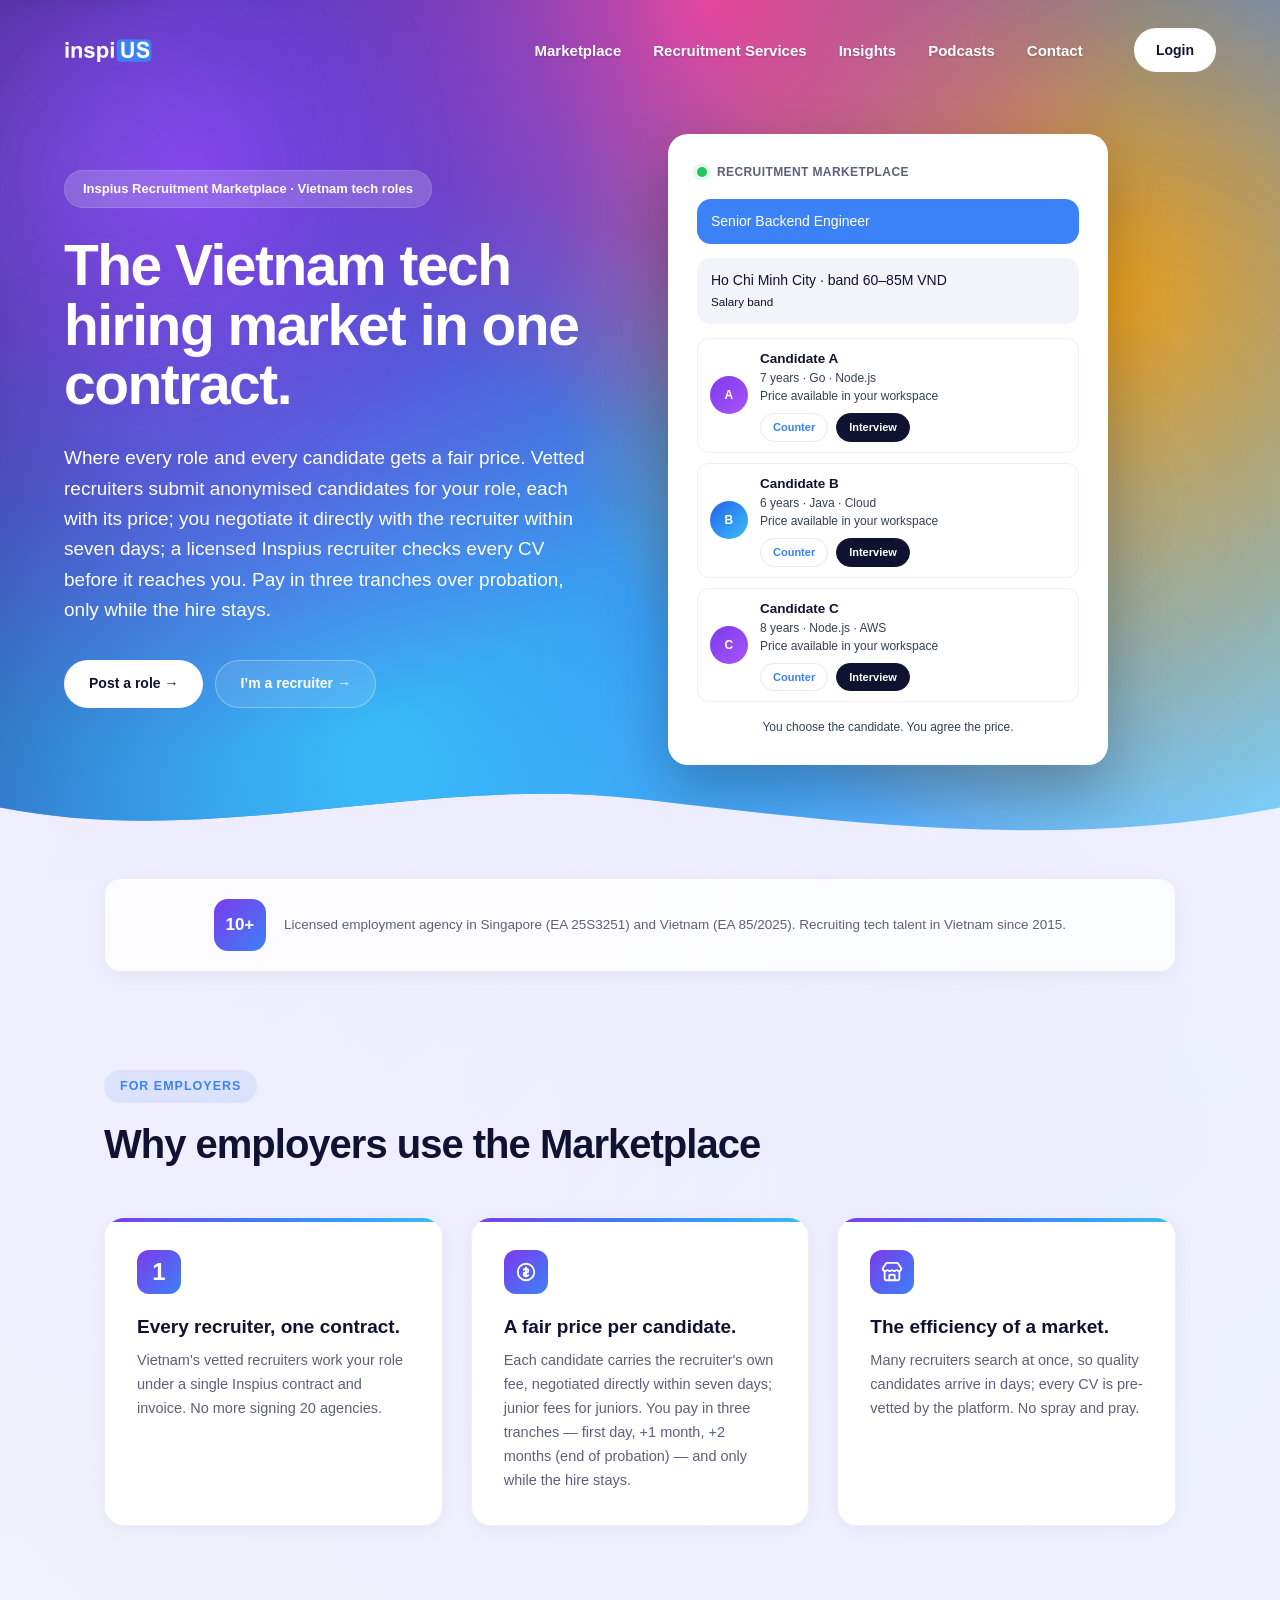
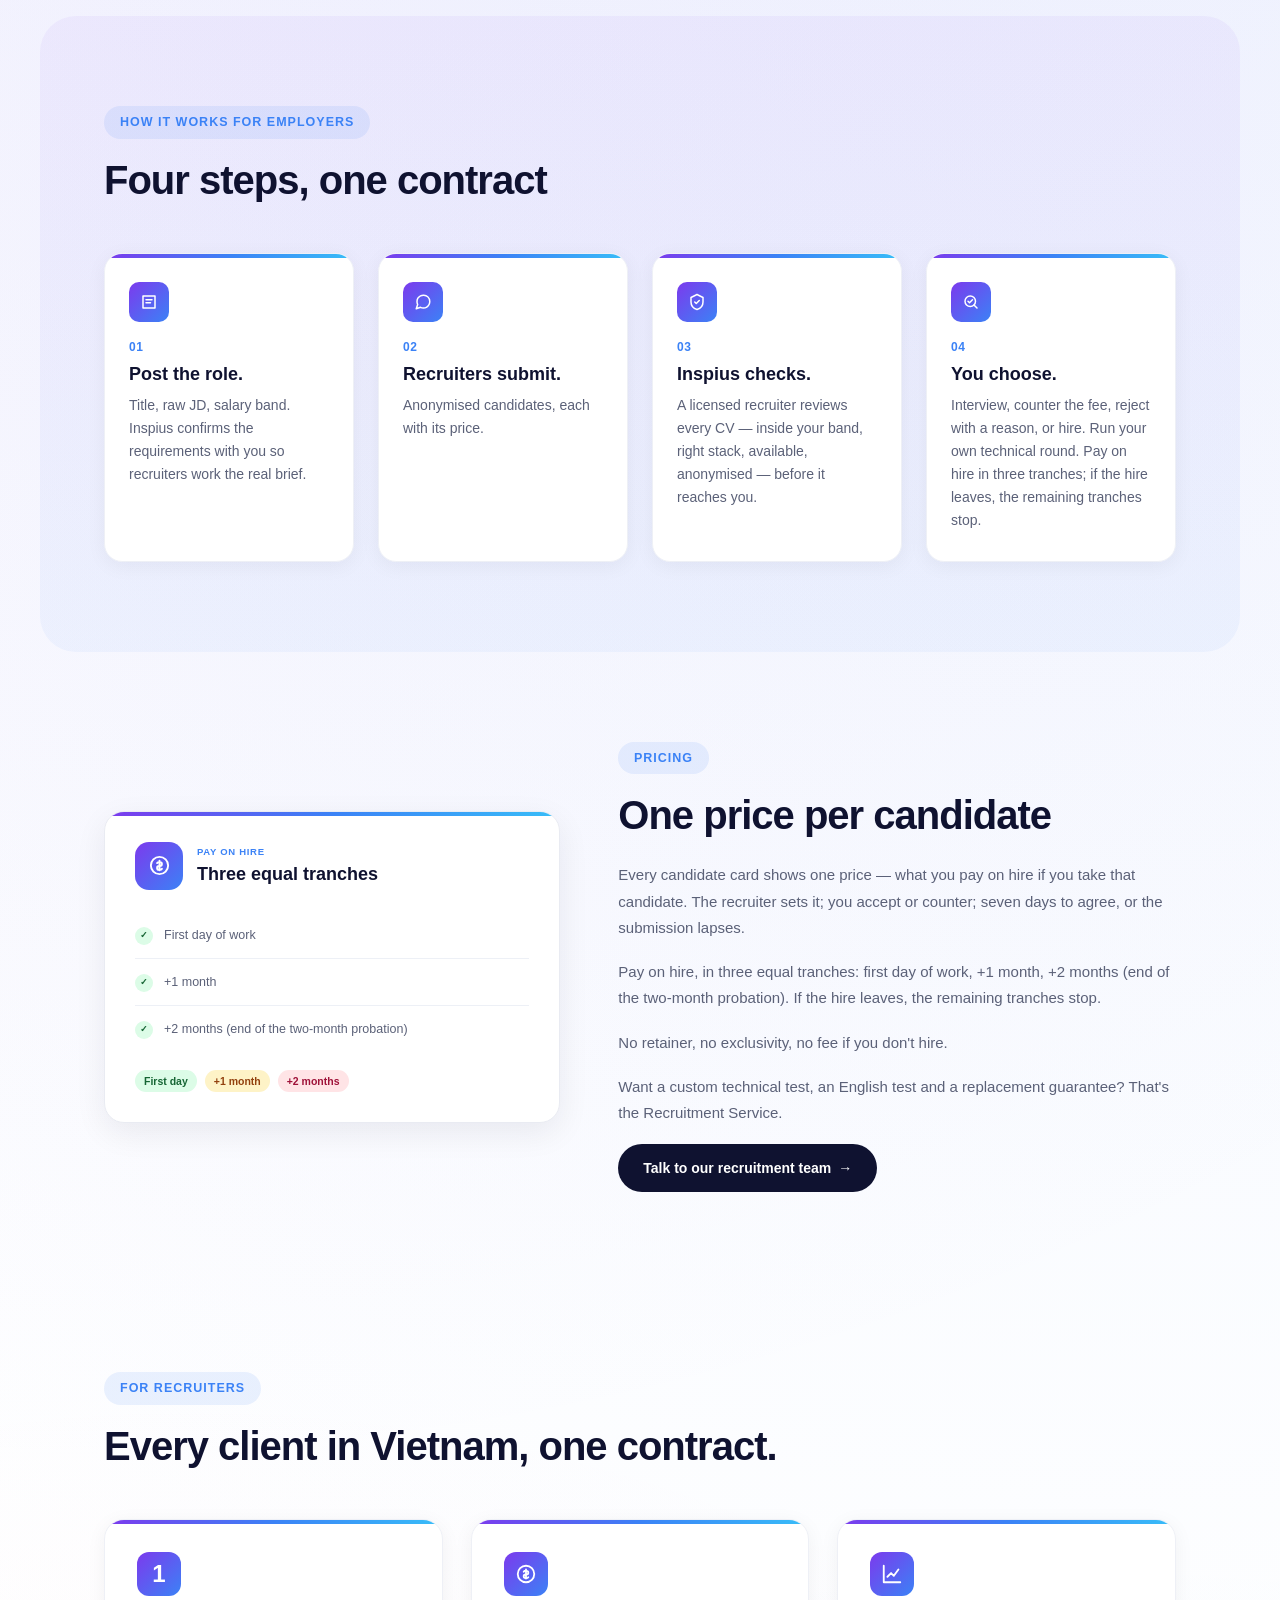
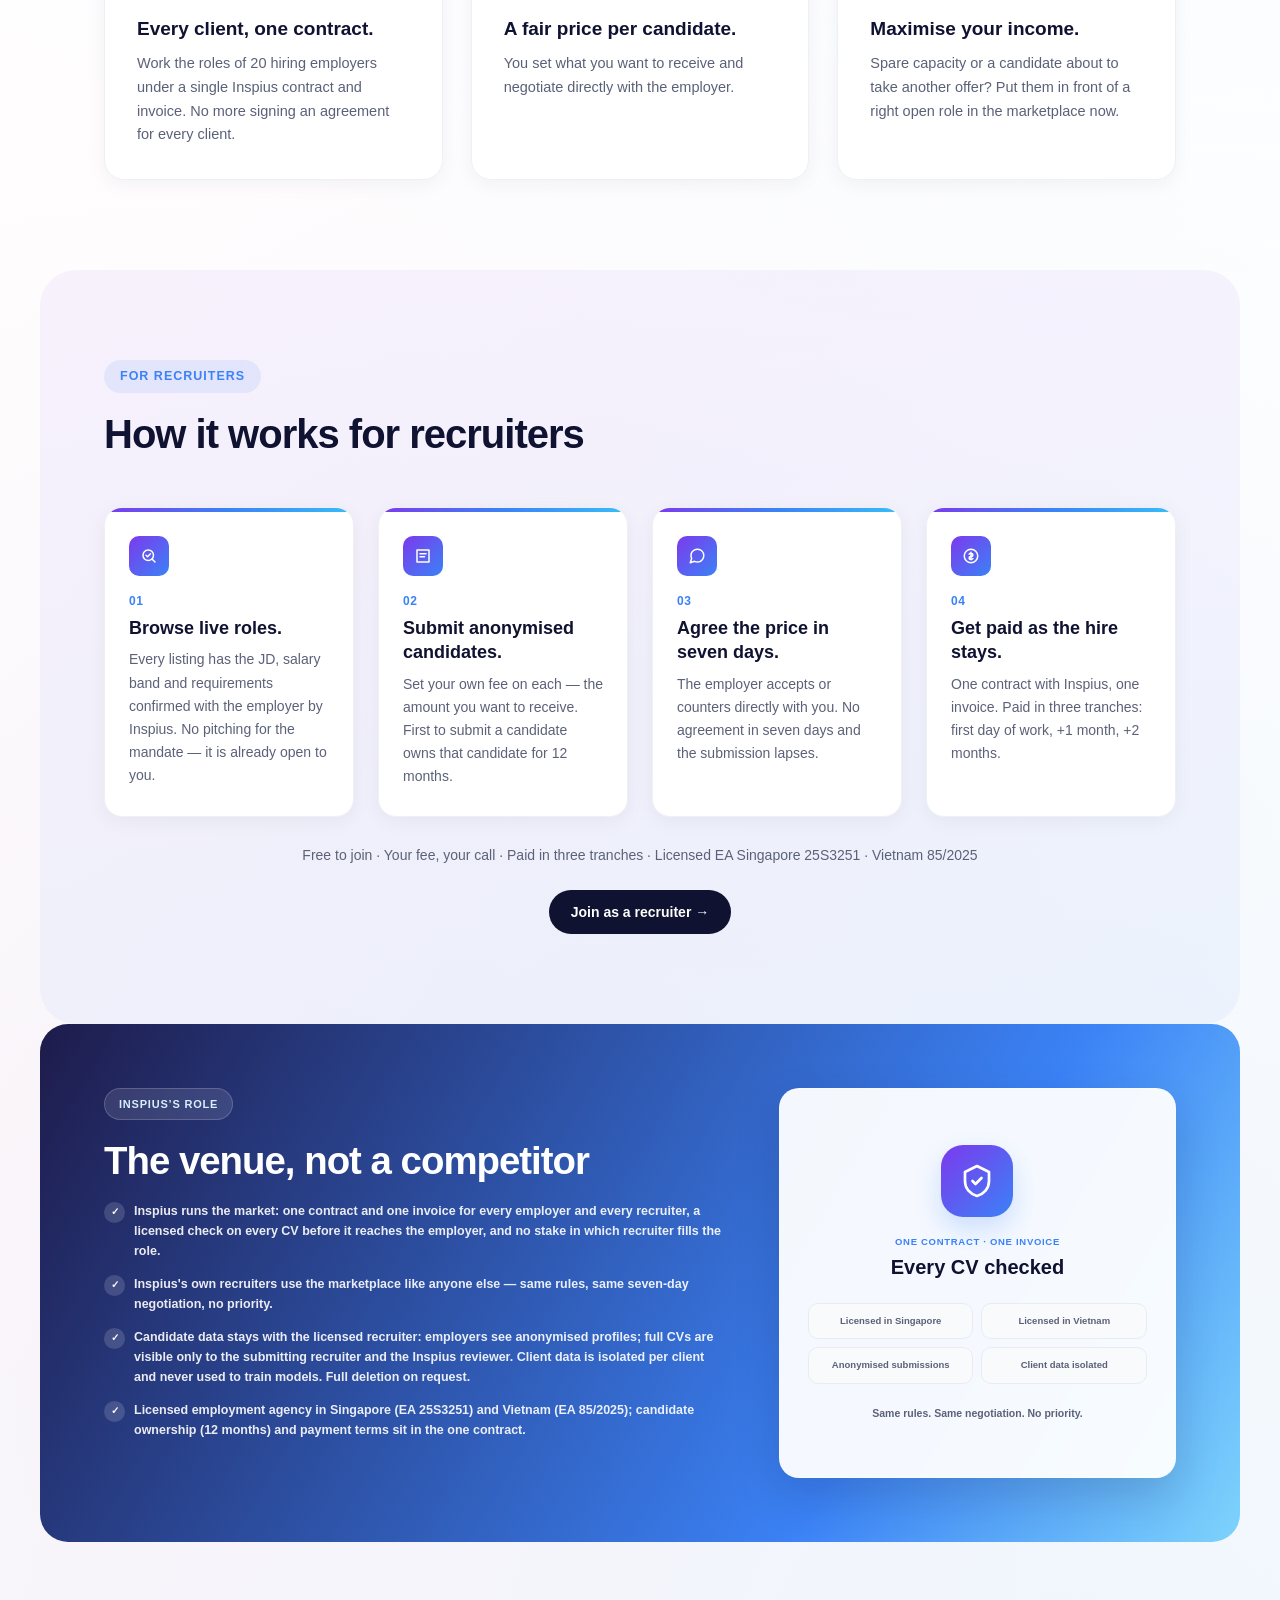
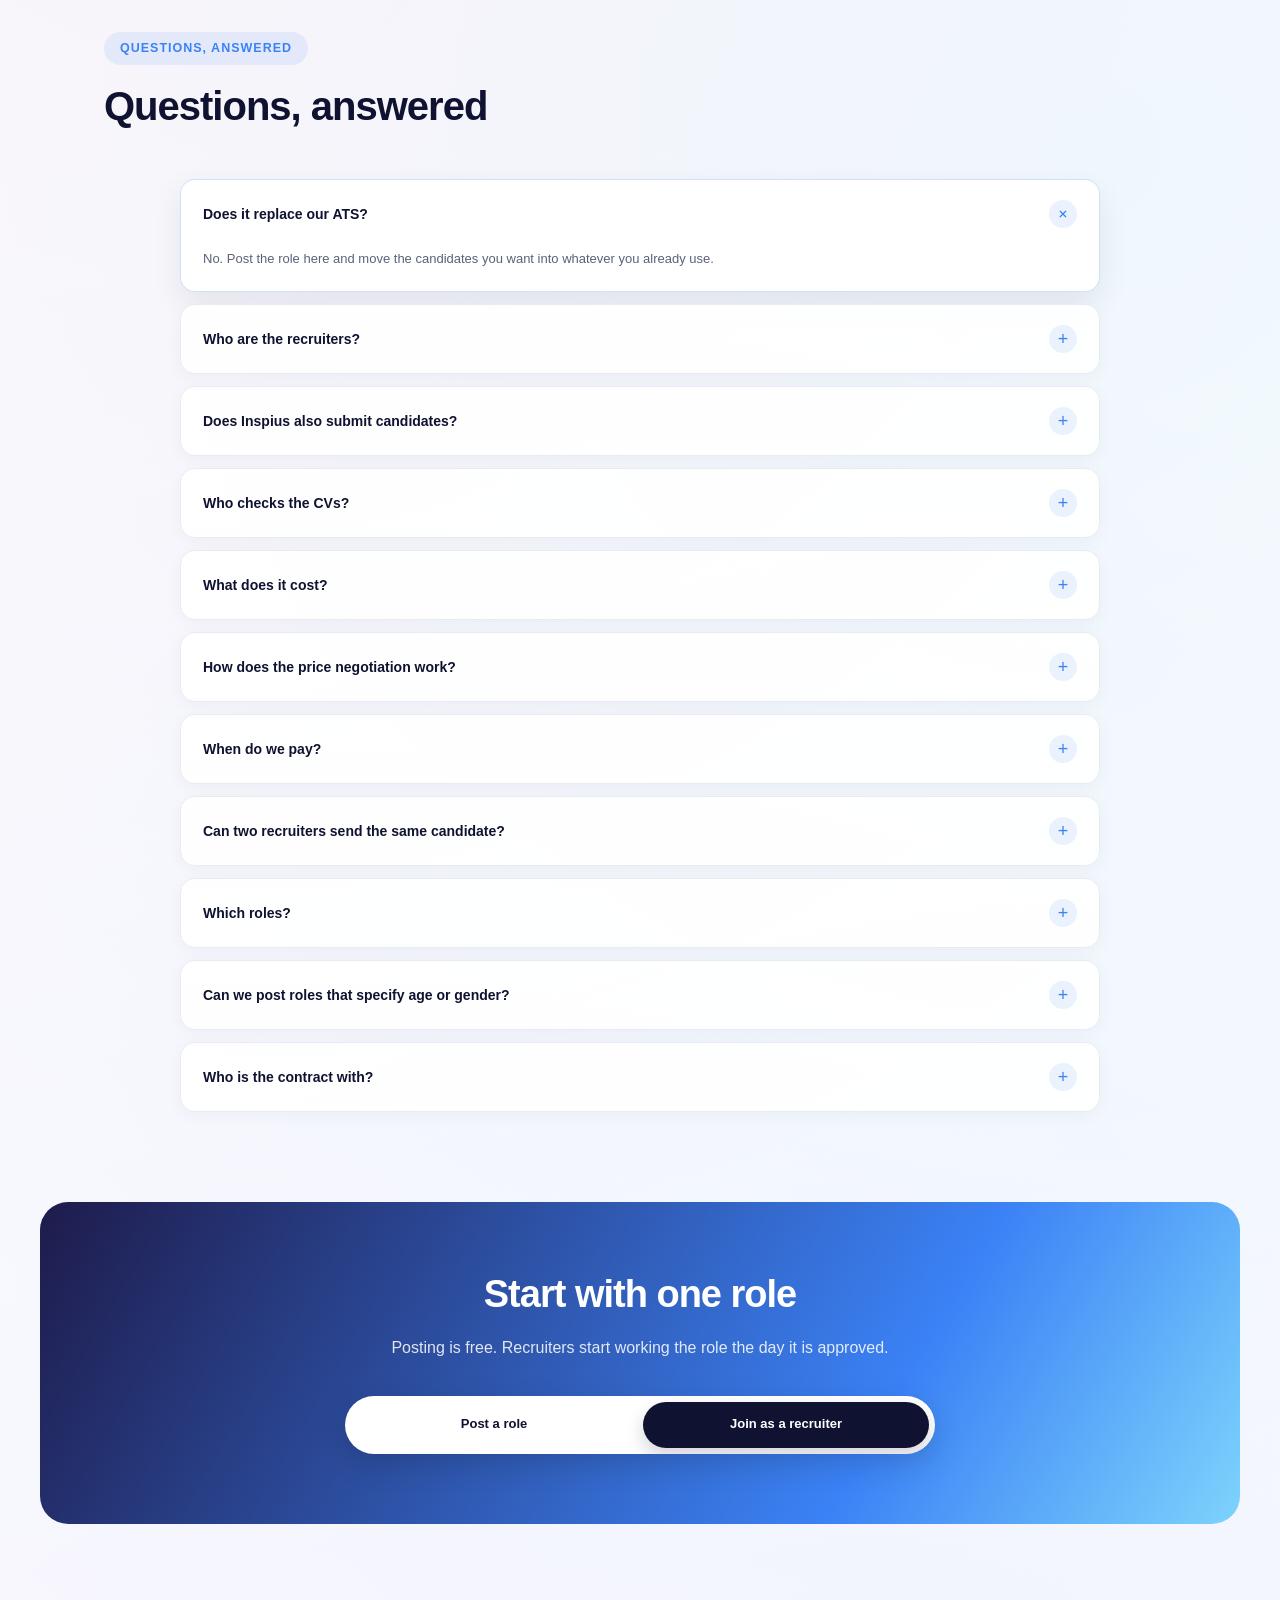
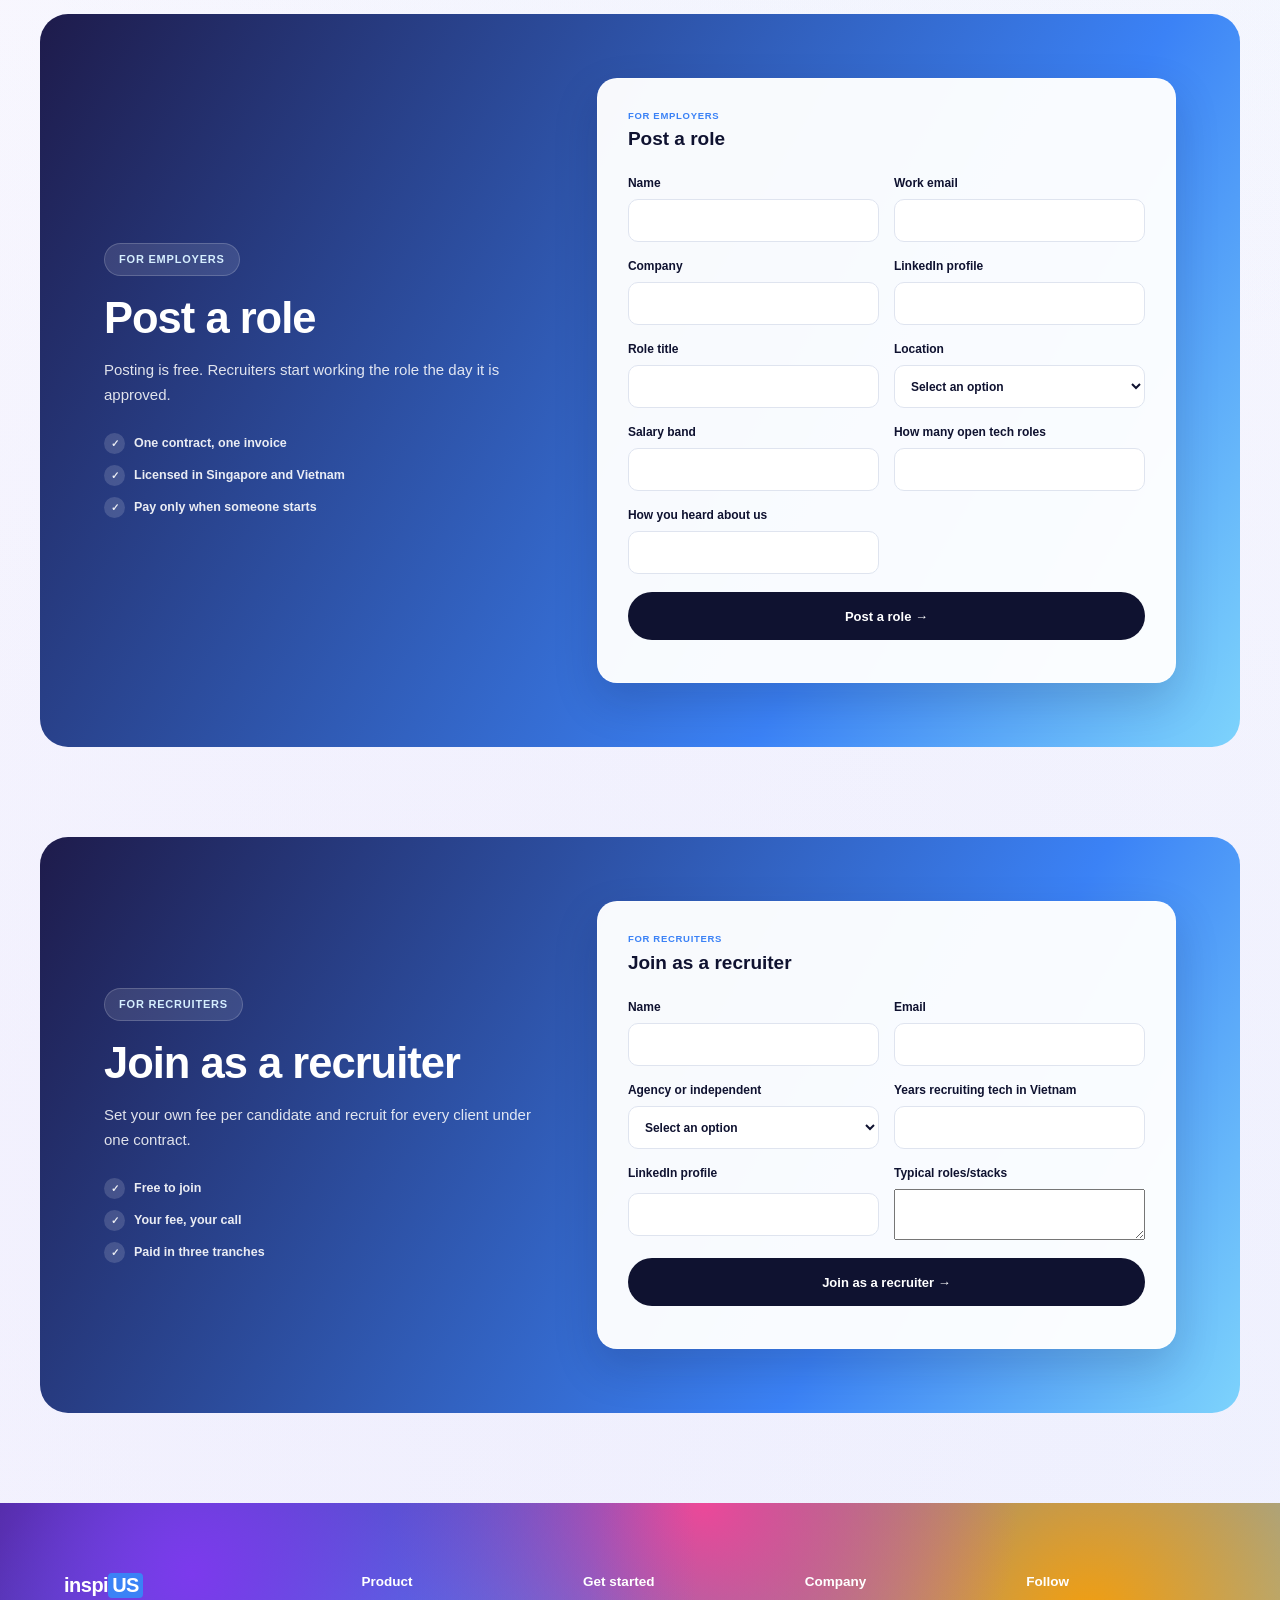
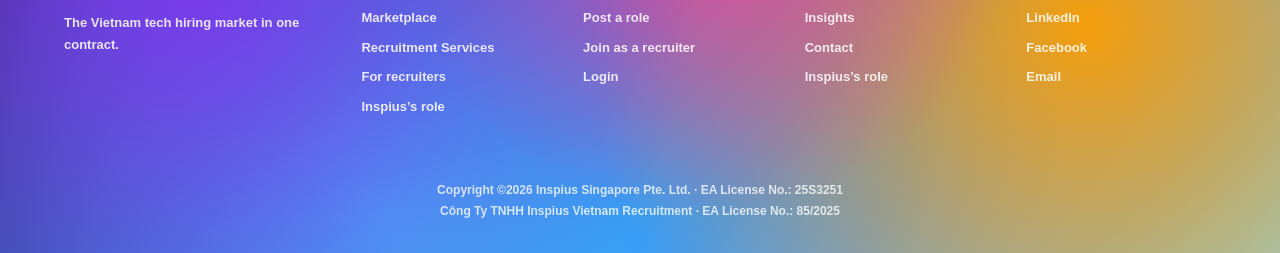
==== commit 0d940f24: "Refine recruiter entry, benefit icons and screening copy" ====
--- a/marketplace.html
+++ b/marketplace.html
@@ -1,21 +1,17 @@
 <!DOCTYPE html>
 
-<html lang="en-US" prefix="og: https://ogp.me/ns#"><head><meta charset="utf-8"/><meta content="width=device-width,initial-scale=1" name="viewport"/><title>Inspius Recruitment Marketplace — post a Vietnam tech role, vetted recruiters compete, a fair price per candidate</title><link href="assets/css/home-redesign.css" rel="stylesheet"/><link href="assets/css/ai-recruiter-agent.css" rel="stylesheet"/><link href="marketplace-content.css" rel="stylesheet"/></head><body class="wp-singular page-template page-template-template-ai-recruiter-agent page-template-template-ai-recruiter-agent-php page page-id-1865 wp-theme-inspius inspius-redesign-page ai-recruiter-page" data-rsssl="1"><div class="ir-page air-page" id="page"> <a class="ir-skip-link" href="#air-main">Skip to content</a> <svg aria-hidden="true" class="ir-clip-definitions" focusable="false" height="0" width="0"> <defs> <clippath clippathunits="objectBoundingBox" id="irHeroWaveClip"> <path d="M0,0.95 C0.1667,1.00 0.3333,0.91 0.5,0.94 C0.6667,0.97 0.8333,1.00 1.0,0.95 L1.0,0 L0,0 Z"></path> </clippath> </defs> </svg><header class="ir-hero air-hero"><nav aria-label="Primary navigation" class="ir-navbar"> <a aria-label="Inspius home" class="ir-logo" href="index.html"><img alt="Inspius" class="air-header-logo" src="assets/images/air-header-logo.png"/></a> <button aria-controls="ir-nav-menu" aria-expanded="false" class="ir-nav-toggle" type="button"> <span class="ir-screen-reader-text">Toggle navigation</span> <span aria-hidden="true"></span> <span aria-hidden="true"></span> <span aria-hidden="true"></span> </button><div class="ir-nav-menu" id="ir-nav-menu"><ul class="ir-nav-links"><li><a href="marketplace.html">Marketplace</a></li><li><a href="index.html#how-we-help">Recruitment Services</a></li><li><a href="https://inspius.com/insights/">Insights</a></li><li><a href="https://inspius.com/podcasts/">Podcasts</a></li><li><a href="https://inspius.com/inquiry/">Contact</a></li></ul><div class="ir-nav-actions"> <a class="ir-button ir-button-light" href="https://app.inspius.com">Login</a></div></div></nav><div class="ir-hero-inner air-hero-inner"><div class="ir-hero-copy air-hero-copy"><div class="ir-badge">Inspius Recruitment Marketplace · Vietnam tech roles</div><h1 class="ir-headline air-headline">The Vietnam tech hiring market <span>in one contract.</span></h1><p class="ir-subtext">Where every role and every candidate gets a fair price. Vetted recruiters submit anonymised candidates for your role, each with its price; you negotiate it directly with the recruiter within seven days; a licensed Inspius recruiter checks every CV before it reaches you. Pay in three tranches over probation, only while the hire stays.</p><div class="air-hero-actions"><a class="air-button air-button-light" href="#employer-form">Post a role →</a><a class="air-button air-button-ghost" href="#recruiters">I’m a recruiter →</a></div></div><div aria-label="Illustrative anonymised candidate listing" class="air-hero-visual content-market-listing"><div class="ir-card ir-card-agent content-listing air-report-card"><div class="ir-agent-top"><span class="ir-agent-dot"></span><span class="ir-agent-label">Recruitment Marketplace</span></div><div class="ir-agent-message ir-agent-message-you">Senior Backend Engineer</div><div class="ir-agent-message">Ho Chi Minh City · band 60–85M VND<br/><small>Salary band</small></div><div class="ir-candidate-row"><span class="ir-avatar ir-avatar-purple">A</span><div class="cv-row-content"><div class="ir-candidate-name">Candidate A</div><div class="ir-candidate-meta">7 years · Go · Node.js</div><div class="ir-candidate-meta">Price available in your workspace</div><div class="cv-row-actions"><a href="https://app.inspius.com">Counter</a><a href="https://app.inspius.com">Interview</a></div></div></div><div class="ir-candidate-row"><span class="ir-avatar ir-avatar-blue">B</span><div class="cv-row-content"><div class="ir-candidate-name">Candidate B</div><div class="ir-candidate-meta">6 years · Java · Cloud</div><div class="ir-candidate-meta">Price available in your workspace</div><div class="cv-row-actions"><a href="https://app.inspius.com">Counter</a><a href="https://app.inspius.com">Interview</a></div></div></div><div class="ir-candidate-row"><span class="ir-avatar ir-avatar-purple">C</span><div class="cv-row-content"><div class="ir-candidate-name">Candidate C</div><div class="ir-candidate-meta">8 years · Node.js · AWS</div><div class="ir-candidate-meta">Price available in your workspace</div><div class="cv-row-actions"><a href="https://app.inspius.com">Counter</a><a href="https://app.inspius.com">Interview</a></div></div></div><p class="listing-caption">You choose the candidate. You agree the price.</p></div></div></div></header><main id="air-main"><section aria-label="Inspius experience" class="air-credibility"> <span aria-hidden="true" class="air-credibility-mark">10+</span><p>Licensed employment agency in Singapore (EA 25S3251) and Vietnam (EA 85/2025). Recruiting tech talent in Vietnam since 2015.</p></section><section aria-labelledby="air-problem-title" class="ir-section" id="employers"><div class="ir-section-tag">For employers</div><h2 class="ir-section-title" id="air-problem-title">Why employers use the Marketplace</h2><div class="ir-feature-grid"><article class="ir-feature-card"><div aria-hidden="true" class="ir-feature-icon" data-original-icon="contract" title="contract"><svg fill="none" stroke="currentColor" stroke-linecap="round" stroke-linejoin="round" stroke-width="2" viewbox="0 0 24 24">
-<path d="M9 3h6l1 3h3v4h-3l-1 3h-6l-1-3H4V6h3l2-3z"></path>
-</svg></div><h3>Every recruiter, one contract.</h3><p>Vietnam's vetted recruiters work your role under a single Inspius contract and invoice. No more signing 20 agencies.</p></article><article class="ir-feature-card"><div aria-hidden="true" class="ir-feature-icon" data-original-icon="fee" title="fee"><svg fill="none" stroke="currentColor" stroke-linecap="round" stroke-linejoin="round" stroke-width="2" viewbox="0 0 24 24">
+<html lang="en-US" prefix="og: https://ogp.me/ns#"><head><meta charset="utf-8"/><meta content="width=device-width,initial-scale=1" name="viewport"/><title>Inspius Recruitment Marketplace — post a Vietnam tech role, vetted recruiters compete, a fair price per candidate</title><link href="assets/css/home-redesign.css" rel="stylesheet"/><link href="assets/css/ai-recruiter-agent.css" rel="stylesheet"/><link href="marketplace-content.css" rel="stylesheet"/></head><body class="wp-singular page-template page-template-template-ai-recruiter-agent page-template-template-ai-recruiter-agent-php page page-id-1865 wp-theme-inspius inspius-redesign-page ai-recruiter-page" data-rsssl="1"><div class="ir-page air-page" id="page"> <a class="ir-skip-link" href="#air-main">Skip to content</a> <svg aria-hidden="true" class="ir-clip-definitions" focusable="false" height="0" width="0"> <defs> <clippath clippathunits="objectBoundingBox" id="irHeroWaveClip"> <path d="M0,0.95 C0.1667,1.00 0.3333,0.91 0.5,0.94 C0.6667,0.97 0.8333,1.00 1.0,0.95 L1.0,0 L0,0 Z"></path> </clippath> </defs> </svg><header class="ir-hero air-hero"><nav aria-label="Primary navigation" class="ir-navbar"> <a aria-label="Inspius home" class="ir-logo" href="index.html"><img alt="Inspius" class="air-header-logo" src="assets/images/air-header-logo.png"/></a> <button aria-controls="ir-nav-menu" aria-expanded="false" class="ir-nav-toggle" type="button"> <span class="ir-screen-reader-text">Toggle navigation</span> <span aria-hidden="true"></span> <span aria-hidden="true"></span> <span aria-hidden="true"></span> </button><div class="ir-nav-menu" id="ir-nav-menu"><ul class="ir-nav-links"><li><a href="marketplace.html">Marketplace</a></li><li><a href="index.html#how-we-help">Recruitment Services</a></li><li><a href="https://inspius.com/insights/">Insights</a></li><li><a href="https://inspius.com/podcasts/">Podcasts</a></li><li><a href="https://inspius.com/inquiry/">Contact</a></li></ul><div class="ir-nav-actions"> <a class="ir-button ir-button-light" href="https://app.inspius.com">Login</a></div></div></nav><div class="ir-hero-inner air-hero-inner"><div class="ir-hero-copy air-hero-copy"><div class="ir-badge">Inspius Recruitment Marketplace · Vietnam tech roles</div><h1 class="ir-headline air-headline">The Vietnam tech hiring market <span>in one contract.</span></h1><p class="ir-subtext">Where every role and every candidate gets a fair price. Vetted recruiters submit anonymised candidates for your role, each with its price; you negotiate it directly with the recruiter within seven days; a licensed Inspius recruiter checks every CV before it reaches you. Pay in three tranches over probation, only while the hire stays.</p><div class="air-hero-actions"><a class="air-button air-button-light" href="#employer-form">Post a role →</a><a class="air-button air-button-ghost" href="#recruiters">I’m a recruiter →</a></div></div><div aria-label="Illustrative anonymised candidate listing" class="air-hero-visual content-market-listing"><div class="ir-card ir-card-agent content-listing air-report-card"><div class="ir-agent-top"><span class="ir-agent-dot"></span><span class="ir-agent-label">Recruitment Marketplace</span></div><div class="ir-agent-message ir-agent-message-you">Senior Backend Engineer</div><div class="ir-agent-message">Ho Chi Minh City · band 60–85M VND<br/><small>Salary band</small></div><div class="ir-candidate-row"><span class="ir-avatar ir-avatar-purple">A</span><div class="cv-row-content"><div class="ir-candidate-name">Candidate A</div><div class="ir-candidate-meta">7 years · Go · Node.js</div><div class="ir-candidate-meta">Price available in your workspace</div><div class="cv-row-actions"><a href="https://app.inspius.com">Counter</a><a href="https://app.inspius.com">Interview</a></div></div></div><div class="ir-candidate-row"><span class="ir-avatar ir-avatar-blue">B</span><div class="cv-row-content"><div class="ir-candidate-name">Candidate B</div><div class="ir-candidate-meta">6 years · Java · Cloud</div><div class="ir-candidate-meta">Price available in your workspace</div><div class="cv-row-actions"><a href="https://app.inspius.com">Counter</a><a href="https://app.inspius.com">Interview</a></div></div></div><div class="ir-candidate-row"><span class="ir-avatar ir-avatar-purple">C</span><div class="cv-row-content"><div class="ir-candidate-name">Candidate C</div><div class="ir-candidate-meta">8 years · Node.js · AWS</div><div class="ir-candidate-meta">Price available in your workspace</div><div class="cv-row-actions"><a href="https://app.inspius.com">Counter</a><a href="https://app.inspius.com">Interview</a></div></div></div><p class="listing-caption">You choose the candidate. You agree the price.</p></div></div></div></header><main id="air-main"><section aria-label="Inspius experience" class="air-credibility"> <span aria-hidden="true" class="air-credibility-mark">10+</span><p>Licensed employment agency in Singapore (EA 25S3251) and Vietnam (EA 85/2025). Recruiting tech talent in Vietnam since 2015.</p></section><section aria-labelledby="air-problem-title" class="ir-section" id="employers"><div class="ir-section-tag">For employers</div><h2 class="ir-section-title" id="air-problem-title">Why employers use the Marketplace</h2><div class="ir-feature-grid"><article class="ir-feature-card"><div aria-hidden="true" class="ir-feature-icon contract-count">1</div><h3>Every recruiter, one contract.</h3><p>Vietnam's vetted recruiters work your role under a single Inspius contract and invoice. No more signing 20 agencies.</p></article><article class="ir-feature-card"><div aria-hidden="true" class="ir-feature-icon" data-original-icon="fee" title="fee"><svg fill="none" stroke="currentColor" stroke-linecap="round" stroke-linejoin="round" stroke-width="2" viewbox="0 0 24 24">
 <circle cx="12" cy="12" r="9"></circle>
 <path d="M12 7v10M9.5 9.5a2.5 2.5 0 0 1 2.5-1h.5a2 2 0 0 1 0 4h-1a2 2 0 0 0 0 4h.5a2.5 2.5 0 0 0 2.5-1"></path>
-</svg></div><h3>A fair price per candidate.</h3><p>Each candidate carries the recruiter's own fee, negotiated directly within seven days; junior fees for juniors. You pay in three tranches — first day, +1 month, +2 months (end of probation) — and only while the hire stays.</p></article><article class="ir-feature-card"><div aria-hidden="true" class="ir-feature-icon" data-original-icon="trend" title="trend"><svg fill="none" stroke="currentColor" stroke-linecap="round" stroke-linejoin="round" stroke-width="2" viewbox="0 0 24 24"><path d="M3 3v18h18"></path><path d="m7 15 4-4 3 3 5-7"></path></svg></div><h3>The efficiency of a market.</h3><p>Many recruiters search at once, so quality candidates arrive in days; every CV is pre-vetted by the platform. No spray and pray.</p></article></div></section><section aria-labelledby="workflow-title" class="ir-section ir-section-alt" id="workflow"><div class="ir-section-tag">How it works for employers</div><h2 class="ir-section-title" id="workflow-title">Four steps, one contract</h2><div class="ir-process-grid air-three-step-grid marketplace-four-step-grid"><article class="ir-process-card"><div aria-hidden="true" class="ir-process-icon" data-original-icon="document" title="document"><svg fill="none" stroke="currentColor" stroke-linecap="round" stroke-linejoin="round" stroke-width="2" viewbox="0 0 24 24"><path d="M4 4h16v16H4z"></path><path d="M8 9h8M8 13h6"></path></svg></div><div class="ir-process-number">01</div><h3>Post the role.</h3><p>Title, raw JD, salary band. Inspius confirms the requirements with you so recruiters work the real brief.</p></article><article class="ir-process-card"><div aria-hidden="true" class="ir-process-icon" data-original-icon="conversation" title="conversation"><svg fill="none" stroke="currentColor" stroke-linecap="round" stroke-linejoin="round" stroke-width="2" viewbox="0 0 24 24">
+</svg></div><h3>A fair price per candidate.</h3><p>Each candidate carries the recruiter's own fee, negotiated directly within seven days; junior fees for juniors. You pay in three tranches — first day, +1 month, +2 months (end of probation) — and only while the hire stays.</p></article><article class="ir-feature-card"><div aria-hidden="true" class="ir-feature-icon" data-icon="marketplace" title="Marketplace"><svg fill="none" stroke="currentColor" stroke-linecap="round" stroke-linejoin="round" stroke-width="2" viewbox="0 0 24 24" xmlns="http://www.w3.org/2000/svg"><path d="M15 21v-5a1 1 0 0 0-1-1h-4a1 1 0 0 0-1 1v5"></path><path d="M17.774 10.31a1.12 1.12 0 0 0-1.549 0 2.5 2.5 0 0 1-3.451 0 1.12 1.12 0 0 0-1.548 0 2.5 2.5 0 0 1-3.452 0 1.12 1.12 0 0 0-1.549 0 2.5 2.5 0 0 1-3.77-3.248l2.889-4.184A2 2 0 0 1 7 2h10a2 2 0 0 1 1.653.873l2.895 4.192a2.5 2.5 0 0 1-3.774 3.244"></path><path d="M4 10.95V19a2 2 0 0 0 2 2h12a2 2 0 0 0 2-2v-8.05"></path></svg></div><h3>The efficiency of a market.</h3><p>Many recruiters search at once, so quality candidates arrive in days; every CV is pre-vetted by the platform. No spray and pray.</p></article></div></section><section aria-labelledby="workflow-title" class="ir-section ir-section-alt" id="workflow"><div class="ir-section-tag">How it works for employers</div><h2 class="ir-section-title" id="workflow-title">Four steps, one contract</h2><div class="ir-process-grid air-three-step-grid marketplace-four-step-grid"><article class="ir-process-card"><div aria-hidden="true" class="ir-process-icon" data-original-icon="document" title="document"><svg fill="none" stroke="currentColor" stroke-linecap="round" stroke-linejoin="round" stroke-width="2" viewbox="0 0 24 24"><path d="M4 4h16v16H4z"></path><path d="M8 9h8M8 13h6"></path></svg></div><div class="ir-process-number">01</div><h3>Post the role.</h3><p>Title, raw JD, salary band. Inspius confirms the requirements with you so recruiters work the real brief.</p></article><article class="ir-process-card"><div aria-hidden="true" class="ir-process-icon" data-original-icon="conversation" title="conversation"><svg fill="none" stroke="currentColor" stroke-linecap="round" stroke-linejoin="round" stroke-width="2" viewbox="0 0 24 24">
 <path d="M21 11.5a8.38 8.38 0 0 1-.9 3.8 8.5 8.5 0 0 1-7.6 4.7 8.38 8.38 0 0 1-3.8-.9L3 21l1.9-5.7a8.38 8.38 0 0 1-.9-3.8 8.5 8.5 0 0 1 4.7-7.6 8.38 8.38 0 0 1 3.8-.9h.5a8.48 8.48 0 0 1 8 8v.5z"></path>
 </svg></div><div class="ir-process-number">02</div><h3>Recruiters submit.</h3><p>Anonymised candidates, each with its price.</p></article><article class="ir-process-card"><div aria-hidden="true" class="ir-process-icon" data-original-icon="verified" title="verified"><svg fill="none" stroke="currentColor" stroke-linecap="round" stroke-linejoin="round" stroke-width="2" viewbox="0 0 24 24">
 <path d="M12 2 4 6v6c0 5 3.5 8.7 8 10 4.5-1.3 8-5 8-10V6l-8-4z"></path>
 <path d="m9 12 2 2 4-4"></path>
-</svg></div><div class="ir-process-number">03</div><h3>Inspius checks.</h3><p>A licensed recruiter reviews every CV — inside your band, right stack, available, anonymised — before it reaches you.</p></article><article class="ir-process-card"><div aria-hidden="true" class="ir-process-icon" data-original-icon="review" title="review"><svg fill="none" stroke="currentColor" stroke-linecap="round" stroke-linejoin="round" stroke-width="2" viewbox="0 0 24 24"><circle cx="11" cy="11" r="7"></circle><path d="m20 20-4-4"></path><path d="m8 11 2 2 4-4"></path></svg></div><div class="ir-process-number">04</div><h3>You choose.</h3><p>Interview, counter the fee, reject with a reason, or hire. Run your own technical round. Pay on hire in three tranches; if the hire leaves, the remaining tranches stop.</p></article></div></section><section aria-labelledby="pricing-title" class="ir-section air-module-section" id="pricing"><div class="air-module-layout air-module-layout-reverse"><div class="air-module-copy"><div class="ir-section-tag">Pricing</div><h2 class="ir-section-title" id="pricing-title">One price per candidate</h2><p>Every candidate card shows one price — what you pay on hire if you take that candidate. The recruiter sets it; you accept or counter; seven days to agree, or the submission lapses.</p><p>Pay on hire, in three equal tranches: first day of work, +1 month, +2 months (end of the two-month probation). If the hire leaves, the remaining tranches stop.</p><p>Nothing to post. No retainer, no exclusivity, no fee if you don't hire.</p><p>Want a custom technical test, an English test and a replacement guarantee? That's the Recruitment Service.</p><p class="marketplace-service-cta"><a class="air-button air-button-dark" href="https://inspius.com/inquiry/">Talk to our recruitment team <span aria-hidden="true">→</span></a></p></div><div class="air-output-card"><div class="air-output-card-heading"><div aria-hidden="true" class="air-engine-icon" data-original-icon="fee" title="Three payment tranches"><svg fill="none" stroke="currentColor" stroke-linecap="round" stroke-linejoin="round" stroke-width="2" viewbox="0 0 24 24">
+</svg></div><div class="ir-process-number">03</div><h3>Inspius checks.</h3><p>A licensed recruiter reviews every CV — inside your band, right stack, available, anonymised — before it reaches you.</p></article><article class="ir-process-card"><div aria-hidden="true" class="ir-process-icon" data-original-icon="review" title="review"><svg fill="none" stroke="currentColor" stroke-linecap="round" stroke-linejoin="round" stroke-width="2" viewbox="0 0 24 24"><circle cx="11" cy="11" r="7"></circle><path d="m20 20-4-4"></path><path d="m8 11 2 2 4-4"></path></svg></div><div class="ir-process-number">04</div><h3>You choose.</h3><p>Interview, counter the fee, reject with a reason, or hire. Run your own technical round. Pay on hire in three tranches; if the hire leaves, the remaining tranches stop.</p></article></div></section><section aria-labelledby="pricing-title" class="ir-section air-module-section" id="pricing"><div class="air-module-layout air-module-layout-reverse"><div class="air-module-copy"><div class="ir-section-tag">Pricing</div><h2 class="ir-section-title" id="pricing-title">One price per candidate</h2><p>Every candidate card shows one price — what you pay on hire if you take that candidate. The recruiter sets it; you accept or counter; seven days to agree, or the submission lapses.</p><p>Pay on hire, in three equal tranches: first day of work, +1 month, +2 months (end of the two-month probation). If the hire leaves, the remaining tranches stop.</p><p>No retainer, no exclusivity, no fee if you don't hire.</p><p>Want a custom technical test, an English test and a replacement guarantee? That's the Recruitment Service.</p><p class="marketplace-service-cta"><a class="air-button air-button-dark" href="https://inspius.com/inquiry/">Talk to our recruitment team <span aria-hidden="true">→</span></a></p></div><div class="air-output-card"><div class="air-output-card-heading"><div aria-hidden="true" class="air-engine-icon" data-original-icon="fee" title="Three payment tranches"><svg fill="none" stroke="currentColor" stroke-linecap="round" stroke-linejoin="round" stroke-width="2" viewbox="0 0 24 24">
 <circle cx="12" cy="12" r="9"></circle>
 <path d="M12 7v10M9.5 9.5a2.5 2.5 0 0 1 2.5-1h.5a2 2 0 0 1 0 4h-1a2 2 0 0 0 0 4h.5a2.5 2.5 0 0 0 2.5-1"></path>
-</svg></div><div> <span>Pay on hire</span> <strong>Three equal tranches</strong></div></div><ul class="air-copy-bullets"><li>First day of work</li><li>+1 month</li><li>+2 months (end of the two-month probation)</li></ul><div aria-label="Three payment milestones" class="air-fit-strip marketplace-tranches"><span class="air-fit air-fit-high">First day</span><span class="air-fit air-fit-medium">+1 month</span><span class="air-fit air-fit-dq">+2 months</span></div></div></div></section><section aria-labelledby="recruiters-title" class="ir-section" id="recruiters"><div class="ir-section-tag">For recruiters</div><h2 class="ir-section-title" id="recruiters-title">Every client in Vietnam, one contract.</h2><div class="ir-feature-grid"><article class="ir-feature-card"><div aria-hidden="true" class="ir-feature-icon" data-original-icon="contract" title="contract"><svg fill="none" stroke="currentColor" stroke-linecap="round" stroke-linejoin="round" stroke-width="2" viewbox="0 0 24 24">
-<path d="M9 3h6l1 3h3v4h-3l-1 3h-6l-1-3H4V6h3l2-3z"></path>
-</svg></div><h3>Every client, one contract.</h3><p>Work the roles of 20 hiring employers under a single Inspius contract and invoice. No more signing an agreement for every client.</p></article><article class="ir-feature-card"><div aria-hidden="true" class="ir-feature-icon" data-original-icon="fee" title="fee"><svg fill="none" stroke="currentColor" stroke-linecap="round" stroke-linejoin="round" stroke-width="2" viewbox="0 0 24 24">
+</svg></div><div> <span>Pay on hire</span> <strong>Three equal tranches</strong></div></div><ul class="air-copy-bullets"><li>First day of work</li><li>+1 month</li><li>+2 months (end of the two-month probation)</li></ul><div aria-label="Three payment milestones" class="air-fit-strip marketplace-tranches"><span class="air-fit air-fit-high">First day</span><span class="air-fit air-fit-medium">+1 month</span><span class="air-fit air-fit-dq">+2 months</span></div></div></div></section><section aria-labelledby="recruiters-title" class="ir-section" id="recruiters"><div class="ir-section-tag">For recruiters</div><h2 class="ir-section-title" id="recruiters-title">Every client in Vietnam, one contract.</h2><div class="ir-feature-grid"><article class="ir-feature-card"><div aria-hidden="true" class="ir-feature-icon contract-count">1</div><h3>Every client, one contract.</h3><p>Work the roles of 20 hiring employers under a single Inspius contract and invoice. No more signing an agreement for every client.</p></article><article class="ir-feature-card"><div aria-hidden="true" class="ir-feature-icon" data-original-icon="fee" title="fee"><svg fill="none" stroke="currentColor" stroke-linecap="round" stroke-linejoin="round" stroke-width="2" viewbox="0 0 24 24">
 <circle cx="12" cy="12" r="9"></circle>
 <path d="M12 7v10M9.5 9.5a2.5 2.5 0 0 1 2.5-1h.5a2 2 0 0 1 0 4h-1a2 2 0 0 0 0 4h.5a2.5 2.5 0 0 0 2.5-1"></path>
 </svg></div><h3>A fair price per candidate.</h3><p>You set what you want to receive and negotiate directly with the employer.</p></article><article class="ir-feature-card"><div aria-hidden="true" class="ir-feature-icon" data-original-icon="trend" title="trend"><svg fill="none" stroke="currentColor" stroke-linecap="round" stroke-linejoin="round" stroke-width="2" viewbox="0 0 24 24"><path d="M3 3v18h18"></path><path d="m7 15 4-4 3 3 5-7"></path></svg></div><h3>Maximise your income.</h3><p>Spare capacity or a candidate about to take another offer? Put them in front of a right open role in the marketplace now.</p></article></div></section><section aria-labelledby="recruiter-workflow-title" class="ir-section ir-section-alt" id="recruiter-workflow"><div class="ir-section-tag">For recruiters</div><h2 class="ir-section-title" id="recruiter-workflow-title">How it works for recruiters</h2><div class="ir-process-grid air-three-step-grid marketplace-four-step-grid"><article class="ir-process-card"><div aria-hidden="true" class="ir-process-icon" data-original-icon="review" title="review"><svg fill="none" stroke="currentColor" stroke-linecap="round" stroke-linejoin="round" stroke-width="2" viewbox="0 0 24 24"><circle cx="11" cy="11" r="7"></circle><path d="m20 20-4-4"></path><path d="m8 11 2 2 4-4"></path></svg></div><div class="ir-process-number">01</div><h3>Browse live roles.</h3><p>Every listing has the JD, salary band and requirements confirmed with the employer by Inspius. No pitching for the mandate — it is already open to you.</p></article><article class="ir-process-card"><div aria-hidden="true" class="ir-process-icon" data-original-icon="document" title="document"><svg fill="none" stroke="currentColor" stroke-linecap="round" stroke-linejoin="round" stroke-width="2" viewbox="0 0 24 24"><path d="M4 4h16v16H4z"></path><path d="M8 9h8M8 13h6"></path></svg></div><div class="ir-process-number">02</div><h3>Submit anonymised candidates.</h3><p>Set your own fee on each — the amount you want to receive. First to submit a candidate owns that candidate for 12 months.</p></article><article class="ir-process-card"><div aria-hidden="true" class="ir-process-icon" data-original-icon="conversation" title="conversation"><svg fill="none" stroke="currentColor" stroke-linecap="round" stroke-linejoin="round" stroke-width="2" viewbox="0 0 24 24">
@@ -23,4 +19,4 @@
 </svg></div><div class="ir-process-number">03</div><h3>Agree the price in seven days.</h3><p>The employer accepts or counters directly with you. No agreement in seven days and the submission lapses.</p></article><article class="ir-process-card"><div aria-hidden="true" class="ir-process-icon" data-original-icon="fee" title="fee"><svg fill="none" stroke="currentColor" stroke-linecap="round" stroke-linejoin="round" stroke-width="2" viewbox="0 0 24 24">
 <circle cx="12" cy="12" r="9"></circle>
 <path d="M12 7v10M9.5 9.5a2.5 2.5 0 0 1 2.5-1h.5a2 2 0 0 1 0 4h-1a2 2 0 0 0 0 4h.5a2.5 2.5 0 0 0 2.5-1"></path>
-</svg></div><div class="ir-process-number">04</div><h3>Get paid as the hire stays.</h3><p>One contract with Inspius, one invoice. Paid in three tranches: first day of work, +1 month, +2 months.</p></article></div><p class="ir-section-summary content-terms">Free to join · Your fee, your call · Paid in three tranches · Licensed EA Singapore 25S3251 · Vietnam 85/2025</p><div class="ir-section-action"><a class="ir-button ir-button-dark" href="#recruiter-form">Join as a recruiter →</a></div></section><section aria-labelledby="trust-title" class="ir-section air-security-section air-trust-section" id="trust"><div class="air-security-copy"><div class="air-dark-tag">Inspius’s role</div><h2 id="trust-title">The venue, not a competitor</h2><span id="security"></span><ul class="air-trust-list"><li><span aria-hidden="true">✓</span><div>Inspius runs the market: one contract and one invoice for every employer and every recruiter, a licensed check on every CV before it reaches the employer, and no stake in which recruiter fills the role.</div></li><li><span aria-hidden="true">✓</span><div>Inspius's own recruiters use the marketplace like anyone else — same rules, same seven-day negotiation, no priority.</div></li><li><span aria-hidden="true">✓</span><div>Candidate data stays with the licensed recruiter: employers see anonymised profiles; full CVs are visible only to the submitting recruiter and the Inspius reviewer. Client data is isolated per client and never used to train models. Full deletion on request.</div></li><li><span aria-hidden="true">✓</span><div>Licensed employment agency in Singapore (EA 25S3251) and Vietnam (EA 85/2025); candidate ownership (12 months) and payment terms sit in the one contract.</div></li></ul></div><div aria-label="Database-enforced data protection" class="air-trust-panel"><div aria-hidden="true" class="air-trust-shield"> <svg fill="none" stroke="currentColor" stroke-linecap="round" stroke-linejoin="round" stroke-width="1.8" viewBox="0 0 24 24"><path d="M12 2 4 6v6c0 5 3.5 8.7 8 10 4.5-1.3 8-5 8-10V6l-8-4z"></path><path d="m9 12 2 2 4-4"></path></svg></div> <span>One contract · One invoice</span> <strong>Every CV checked</strong><div class="air-trust-layers"> <i>Licensed in Singapore</i> <i>Licensed in Vietnam</i> <i>Anonymised submissions</i> <i>Client data isolated</i></div> <small>Same rules. Same negotiation. No priority.</small></div></section><section aria-labelledby="air-faq-title" class="ir-section air-faq"><div class="air-section-heading"><div><div class="ir-section-tag">Questions, answered</div><h2 class="ir-section-title" id="air-faq-title">Questions, answered</h2></div></div><div class="air-faq-list"><details open=""><summary>Does it replace our ATS?<span aria-hidden="true">+</span></summary><p>No. Post the role here and move the candidates you want into whatever you already use.</p></details><details><summary>Who are the recruiters?<span aria-hidden="true">+</span></summary><p>Independent recruiters and agencies in Vietnam, vetted by Inspius. Each one's interview rate and fills are tracked; recruiters whose candidates keep bouncing stop receiving roles.</p></details><details><summary>Does Inspius also submit candidates?<span aria-hidden="true">+</span></summary><p>Yes, like any other recruiter — same rules, same negotiation and no priority.</p></details><details><summary>Who checks the CVs?<span aria-hidden="true">+</span></summary><p>A licensed Inspius recruiter reviews every submission before it reaches you: anonymised, inside your band, the right stack, available. Technical assessment is yours to run — or choose the Recruitment Service and we run it.</p></details><details><summary>What does it cost?<span aria-hidden="true">+</span></summary><p>Each candidate card shows one price — what you pay on hire if you take that candidate. You negotiate it with the recruiter within seven days. Nothing to post, nothing if you don't hire.</p></details><details><summary>How does the price negotiation work?<span aria-hidden="true">+</span></summary><p>The recruiter sets a fee on the candidate. You accept or counter; the recruiter does the same. Seven days to agree, or the submission lapses and the candidate stays with the recruiter.</p></details><details><summary>When do we pay?<span aria-hidden="true">+</span></summary><p>In three equal tranches: first day of work, after one month, after two months. If the hire leaves before a tranche is due, you stop paying. There is no replacement guarantee on the Marketplace; the tranches are the guarantee.</p></details><details><summary>Can two recruiters send the same candidate?<span aria-hidden="true">+</span></summary><p>The first submission wins; the second is blocked. Candidates you hire through the platform are covered by a 12-month ownership clause.</p></details><details><summary>Which roles?<span aria-hidden="true">+</span></summary><p>Software, data and AI roles in Vietnam — Ho Chi Minh City, Hanoi, Da Nang or remote within Vietnam. Not other countries, by design: the recruiter network is Vietnamese.</p></details><details><summary>Can we post roles that specify age or gender?<span aria-hidden="true">+</span></summary><p>No. Listings with age, birth-year or gender preferences are declined at review.</p></details><details><summary>Who is the contract with?<span aria-hidden="true">+</span></summary><p>Inspius Singapore Pte. Ltd. (EA 25S3251) or Inspius Vietnam Recruitment Co., Ltd. (EA 85/2025) — your choice. One contract, one invoice, however many recruiters worked the role.</p></details></div></section><section class="ir-final-cta"><h2>Start with one role</h2><p>Posting is free. Recruiters start working the role the day it is approved.</p><div class="ir-cta-form ir-dual-cta"><a class="ir-button ir-button-light" href="#employer-form">Post a role</a><a class="ir-button ir-button-light" href="#recruiter-form">Join as a recruiter</a></div></section><section aria-labelledby="employer-form-title" class="air-registration-section" id="employer-form"><div class="air-registration-copy"><div class="air-dark-tag">For employers</div><h2 id="employer-form-title">Post a role</h2><p>Posting is free. Recruiters start working the role the day it is approved.</p><ul><li><span>✓</span>One contract, one invoice</li><li><span>✓</span>Licensed in Singapore and Vietnam</li><li><span>✓</span>Pay only when someone starts</li></ul></div><div><form action="#" class="air-registration-form" method="get"><div class="air-form-heading"><span>For employers</span><strong>Post a role</strong></div><div class="air-form-grid"><label class="" for="form0-name">Name<input id="form0-name" name="name" required="" type="text"/></label><label class="" for="form0-work-email">Work email<input autocomplete="email" id="form0-work-email" name="work-email" required="" type="email"/></label><label class="" for="form0-company">Company<input id="form0-company" name="company" required="" type="text"/></label><label class="" for="form0-linkedin-profile">LinkedIn profile<input id="form0-linkedin-profile" name="linkedin-profile" required="" type="url"/></label><label class="" for="form0-role-title">Role title<input id="form0-role-title" name="role-title" required="" type="text"/></label><label class="" for="form0-location">Location<select id="form0-location" name="location" required=""><option value="">Select an option</option><option>HCMC</option><option>Hanoi</option><option>Remote in Vietnam</option></select></label><label class="" for="form0-salary-band">Salary band<input id="form0-salary-band" name="salary-band" required="" type="text"/></label><label class="" for="form0-how-many-open-tech-roles">How many open tech roles<input id="form0-how-many-open-tech-roles" name="how-many-open-tech-roles" required="" type="number"/></label><label class="wide" for="form0-how-you-heard-about-us">How you heard about us<input id="form0-how-you-heard-about-us" name="how-you-heard-about-us" required="" type="text"/></label></div><button type="submit">Post a role →</button><p class="preview-form-status" role="status"></p></form></div></section><section aria-labelledby="recruiter-form-title" class="air-registration-section" id="recruiter-form"><div class="air-registration-copy"><div class="air-dark-tag">For recruiters</div><h2 id="recruiter-form-title">Join as a recruiter</h2><p>Set your own fee per candidate and recruit for every client under one contract.</p><ul><li><span>✓</span>Free to join</li><li><span>✓</span>Your fee, your call</li><li><span>✓</span>Paid in three tranches</li></ul></div><div><form action="#" class="air-registration-form" method="get"><div class="air-form-heading"><span>For recruiters</span><strong>Join as a recruiter</strong></div><div class="air-form-grid"><label class="" for="form1-name">Name<input id="form1-name" name="name" required="" type="text"/></label><label class="" for="form1-email">Email<input autocomplete="email" id="form1-email" name="email" required="" type="email"/></label><label class="" for="form1-agency-or-independent">Agency or independent<select id="form1-agency-or-independent" name="agency-or-independent" required=""><option value="">Select an option</option><option>Agency</option><option>Independent</option></select></label><label class="" for="form1-years-recruiting-tech-in-vietnam">Years recruiting tech in Vietnam<input id="form1-years-recruiting-tech-in-vietnam" name="years-recruiting-tech-in-vietnam" required="" type="number"/></label><label class="wide" for="form1-linkedin-profile">LinkedIn profile<input id="form1-linkedin-profile" name="linkedin-profile" required="" type="url"/></label><label class="wide" for="form1-typical-roles-stacks">Typical roles/stacks<textarea id="form1-typical-roles-stacks" name="typical-roles-stacks" required="" rows="3"></textarea></label></div><button type="submit">Join as a recruiter →</button><p class="preview-form-status" role="status"></p></form></div></section></main><footer class="ir-footer"><div class="ir-footer-grid"><div class="ir-footer-brand"> <a class="ir-logo" href="index.html">inspi<span>US</span></a><p>The Vietnam tech hiring market in one contract.</p></div><div class="ir-footer-column"><h2>Product</h2><a href="marketplace.html">Marketplace</a><a href="index.html#how-we-help">Recruitment Services</a><a href="#recruiters">For recruiters</a><a href="#trust">Inspius’s role</a></div><div class="ir-footer-column"><h2>Get started</h2><a href="#employer-form">Post a role</a><a href="#recruiter-form">Join as a recruiter</a><a href="https://app.inspius.com">Login</a></div><div class="ir-footer-column"><h2>Company</h2> <a href="https://inspius.com/insights/">Insights</a> <a href="https://inspius.com/inquiry/">Contact</a> <a href="#trust">Inspius’s role</a></div><div class="ir-footer-column"><h2>Follow</h2> <a href="https://www.linkedin.com/company/inspius" rel="noopener noreferrer" target="_blank">LinkedIn</a> <a href="https://www.facebook.com/inspius/" rel="noopener noreferrer" target="_blank">Facebook</a> <a href="mailto:contact@inspius.com">Email</a></div></div><div class="ir-footer-bottom"> Copyright ©2026 Inspius Singapore Pte. Ltd. · EA License No.: 25S3251<br/> Công Ty TNHH Inspius Vietnam Recruitment · EA License No.: 85/2025</div></footer></div> <script src="assets/js/ai-recruiter-agent.js"></script><script src="preview-forms.js"></script></body></html>+</svg></div><div class="ir-process-number">04</div><h3>Get paid as the hire stays.</h3><p>One contract with Inspius, one invoice. Paid in three tranches: first day of work, +1 month, +2 months.</p></article></div><p class="ir-section-summary content-terms">Free to join · Your fee, your call · Paid in three tranches · Licensed EA Singapore 25S3251 · Vietnam 85/2025</p><div class="ir-section-action"><a class="ir-button ir-button-dark" href="#recruiter-form">Join as a recruiter →</a></div></section><section aria-labelledby="trust-title" class="ir-section air-security-section air-trust-section" id="trust"><div class="air-security-copy"><div class="air-dark-tag">Inspius’s role</div><h2 id="trust-title">The venue, not a competitor</h2><span id="security"></span><ul class="air-trust-list"><li><span aria-hidden="true">✓</span><div>Inspius runs the market: one contract and one invoice for every employer and every recruiter, a licensed check on every CV before it reaches the employer, and no stake in which recruiter fills the role.</div></li><li><span aria-hidden="true">✓</span><div>Inspius's own recruiters use the marketplace like anyone else — same rules, same seven-day negotiation, no priority.</div></li><li><span aria-hidden="true">✓</span><div>Candidate data stays with the licensed recruiter: employers see anonymised profiles; full CVs are visible only to the submitting recruiter and the Inspius reviewer. Client data is isolated per client and never used to train models. Full deletion on request.</div></li><li><span aria-hidden="true">✓</span><div>Licensed employment agency in Singapore (EA 25S3251) and Vietnam (EA 85/2025); candidate ownership (12 months) and payment terms sit in the one contract.</div></li></ul></div><div aria-label="Database-enforced data protection" class="air-trust-panel"><div aria-hidden="true" class="air-trust-shield"> <svg fill="none" stroke="currentColor" stroke-linecap="round" stroke-linejoin="round" stroke-width="1.8" viewbox="0 0 24 24"><path d="M12 2 4 6v6c0 5 3.5 8.7 8 10 4.5-1.3 8-5 8-10V6l-8-4z"></path><path d="m9 12 2 2 4-4"></path></svg></div> <span>One contract · One invoice</span> <strong>Every CV checked</strong><div class="air-trust-layers"> <i>Licensed in Singapore</i> <i>Licensed in Vietnam</i> <i>Anonymised submissions</i> <i>Client data isolated</i></div> <small>Same rules. Same negotiation. No priority.</small></div></section><section aria-labelledby="air-faq-title" class="ir-section air-faq"><div class="air-section-heading"><div><div class="ir-section-tag">Questions, answered</div><h2 class="ir-section-title" id="air-faq-title">Questions, answered</h2></div></div><div class="air-faq-list"><details open=""><summary>Does it replace our ATS?<span aria-hidden="true">+</span></summary><p>No. Post the role here and move the candidates you want into whatever you already use.</p></details><details><summary>Who are the recruiters?<span aria-hidden="true">+</span></summary><p>Independent recruiters and agencies in Vietnam, vetted by Inspius. Each one's interview rate and fills are tracked; recruiters whose candidates keep bouncing stop receiving roles.</p></details><details><summary>Does Inspius also submit candidates?<span aria-hidden="true">+</span></summary><p>Yes, like any other recruiter — same rules, same negotiation and no priority.</p></details><details><summary>Who checks the CVs?<span aria-hidden="true">+</span></summary><p>A licensed Inspius recruiter reviews every submission before it reaches you: anonymised, inside your band, the right stack, available. Technical assessment is yours to run — or choose the Recruitment Service and we run it.</p></details><details><summary>What does it cost?<span aria-hidden="true">+</span></summary><p>Each candidate card shows one price — what you pay on hire if you take that candidate. You negotiate it with the recruiter within seven days. Nothing to post, nothing if you don't hire.</p></details><details><summary>How does the price negotiation work?<span aria-hidden="true">+</span></summary><p>The recruiter sets a fee on the candidate. You accept or counter; the recruiter does the same. Seven days to agree, or the submission lapses and the candidate stays with the recruiter.</p></details><details><summary>When do we pay?<span aria-hidden="true">+</span></summary><p>In three equal tranches: first day of work, after one month, after two months. If the hire leaves before a tranche is due, you stop paying. There is no replacement guarantee on the Marketplace; the tranches are the guarantee.</p></details><details><summary>Can two recruiters send the same candidate?<span aria-hidden="true">+</span></summary><p>The first submission wins; the second is blocked. Candidates you hire through the platform are covered by a 12-month ownership clause.</p></details><details><summary>Which roles?<span aria-hidden="true">+</span></summary><p>Software, data and AI roles in Vietnam — Ho Chi Minh City, Hanoi, Da Nang or remote within Vietnam. Not other countries, by design: the recruiter network is Vietnamese.</p></details><details><summary>Can we post roles that specify age or gender?<span aria-hidden="true">+</span></summary><p>No. Listings with age, birth-year or gender preferences are declined at review.</p></details><details><summary>Who is the contract with?<span aria-hidden="true">+</span></summary><p>Inspius Singapore Pte. Ltd. (EA 25S3251) or Inspius Vietnam Recruitment Co., Ltd. (EA 85/2025) — your choice. One contract, one invoice, however many recruiters worked the role.</p></details></div></section><section class="ir-final-cta"><h2>Start with one role</h2><p>Posting is free. Recruiters start working the role the day it is approved.</p><div class="ir-cta-form ir-dual-cta"><a class="ir-button ir-button-light" href="#employer-form">Post a role</a><a class="ir-button ir-button-light" href="#recruiter-form">Join as a recruiter</a></div></section><section aria-labelledby="employer-form-title" class="air-registration-section" id="employer-form"><div class="air-registration-copy"><div class="air-dark-tag">For employers</div><h2 id="employer-form-title">Post a role</h2><p>Posting is free. Recruiters start working the role the day it is approved.</p><ul><li><span>✓</span>One contract, one invoice</li><li><span>✓</span>Licensed in Singapore and Vietnam</li><li><span>✓</span>Pay only when someone starts</li></ul></div><div><form action="#" class="air-registration-form" method="get"><div class="air-form-heading"><span>For employers</span><strong>Post a role</strong></div><div class="air-form-grid"><label class="" for="form0-name">Name<input id="form0-name" name="name" required="" type="text"/></label><label class="" for="form0-work-email">Work email<input autocomplete="email" id="form0-work-email" name="work-email" required="" type="email"/></label><label class="" for="form0-company">Company<input id="form0-company" name="company" required="" type="text"/></label><label class="" for="form0-linkedin-profile">LinkedIn profile<input id="form0-linkedin-profile" name="linkedin-profile" required="" type="url"/></label><label class="" for="form0-role-title">Role title<input id="form0-role-title" name="role-title" required="" type="text"/></label><label class="" for="form0-location">Location<select id="form0-location" name="location" required=""><option value="">Select an option</option><option>HCMC</option><option>Hanoi</option><option>Remote in Vietnam</option></select></label><label class="" for="form0-salary-band">Salary band<input id="form0-salary-band" name="salary-band" required="" type="text"/></label><label class="" for="form0-how-many-open-tech-roles">How many open tech roles<input id="form0-how-many-open-tech-roles" name="how-many-open-tech-roles" required="" type="number"/></label><label class="wide" for="form0-how-you-heard-about-us">How you heard about us<input id="form0-how-you-heard-about-us" name="how-you-heard-about-us" required="" type="text"/></label></div><button type="submit">Post a role →</button><p class="preview-form-status" role="status"></p></form></div></section><section aria-labelledby="recruiter-form-title" class="air-registration-section" id="recruiter-form"><div class="air-registration-copy"><div class="air-dark-tag">For recruiters</div><h2 id="recruiter-form-title">Join as a recruiter</h2><p>Set your own fee per candidate and recruit for every client under one contract.</p><ul><li><span>✓</span>Free to join</li><li><span>✓</span>Your fee, your call</li><li><span>✓</span>Paid in three tranches</li></ul></div><div><form action="#" class="air-registration-form" method="get"><div class="air-form-heading"><span>For recruiters</span><strong>Join as a recruiter</strong></div><div class="air-form-grid"><label class="" for="form1-name">Name<input id="form1-name" name="name" required="" type="text"/></label><label class="" for="form1-email">Email<input autocomplete="email" id="form1-email" name="email" required="" type="email"/></label><label class="" for="form1-agency-or-independent">Agency or independent<select id="form1-agency-or-independent" name="agency-or-independent" required=""><option value="">Select an option</option><option>Agency</option><option>Independent</option></select></label><label class="" for="form1-years-recruiting-tech-in-vietnam">Years recruiting tech in Vietnam<input id="form1-years-recruiting-tech-in-vietnam" name="years-recruiting-tech-in-vietnam" required="" type="number"/></label><label class="wide" for="form1-linkedin-profile">LinkedIn profile<input id="form1-linkedin-profile" name="linkedin-profile" required="" type="url"/></label><label class="wide" for="form1-typical-roles-stacks">Typical roles/stacks<textarea id="form1-typical-roles-stacks" name="typical-roles-stacks" required="" rows="3"></textarea></label></div><button type="submit">Join as a recruiter →</button><p class="preview-form-status" role="status"></p></form></div></section></main><footer class="ir-footer"><div class="ir-footer-grid"><div class="ir-footer-brand"> <a class="ir-logo" href="index.html">inspi<span>US</span></a><p>The Vietnam tech hiring market in one contract.</p></div><div class="ir-footer-column"><h2>Product</h2><a href="marketplace.html">Marketplace</a><a href="index.html#how-we-help">Recruitment Services</a><a href="#recruiters">For recruiters</a><a href="#trust">Inspius’s role</a></div><div class="ir-footer-column"><h2>Get started</h2><a href="#employer-form">Post a role</a><a href="#recruiter-form">Join as a recruiter</a><a href="https://app.inspius.com">Login</a></div><div class="ir-footer-column"><h2>Company</h2> <a href="https://inspius.com/insights/">Insights</a> <a href="https://inspius.com/inquiry/">Contact</a> <a href="#trust">Inspius’s role</a></div><div class="ir-footer-column"><h2>Follow</h2> <a href="https://www.linkedin.com/company/inspius" rel="noopener noreferrer" target="_blank">LinkedIn</a> <a href="https://www.facebook.com/inspius/" rel="noopener noreferrer" target="_blank">Facebook</a> <a href="mailto:contact@inspius.com">Email</a></div></div><div class="ir-footer-bottom"> Copyright ©2026 Inspius Singapore Pte. Ltd. · EA License No.: 25S3251<br/> Công Ty TNHH Inspius Vietnam Recruitment · EA License No.: 85/2025</div></footer></div> <script src="assets/js/ai-recruiter-agent.js"></script><script src="preview-forms.js"></script></body></html>
--- a/marketplace-content.css
+++ b/marketplace-content.css
@@ -19,3 +19,113 @@
 @media(max-width:680px){.air-page .marketplace-four-step-grid{grid-template-columns:1fr}}
 /* Reuse the original homepage dark-button treatment for product-page CTAs. */
 .air-page .ir-button-dark,.marketplace-service-cta .air-button-dark{color:#fff!important;background:var(--ir-ink)}
+
+/* Reuse the homepage paired CTA layout and sliding active state on Marketplace. */
+.air-page .ir-final-cta .ir-dual-cta {
+	max-width: 590px;
+	align-items: stretch;
+	gap: 6px;
+}
+
+.air-page .ir-final-cta .ir-dual-cta > a {
+	display: flex;
+	min-width: 0;
+	min-height: 46px;
+	padding: 10px 18px;
+	border-radius: 999px;
+	align-items: center;
+	justify-content: center;
+	gap: 6px;
+	flex: 1 1 50%;
+	overflow-wrap: anywhere;
+	text-align: center;
+	font-size: 13px;
+	font-weight: 800;
+	line-height: 1.3;
+	color: var(--ir-ink) !important;
+}
+
+.air-page .ir-final-cta .ir-dual-cta > a:last-child {
+	color: #fff !important;
+	background: var(--ir-ink);
+}
+
+.air-page .ir-final-cta .ir-dual-cta > a span[aria-hidden="true"] {
+	display: inline-block;
+	transition: transform 220ms cubic-bezier(0.22, 1, 0.36, 1);
+}
+
+.air-page .ir-final-cta .ir-dual-cta > a:hover span[aria-hidden="true"] {
+	transform: translateX(4px);
+}
+
+
+.air-page .ir-final-cta .ir-dual-cta > a{position:relative;overflow:hidden;isolation:isolate;transition:transform 260ms cubic-bezier(.22,1,.36,1),box-shadow 260ms cubic-bezier(.22,1,.36,1),background-color 220ms ease,filter 220ms ease}
+.air-page .ir-final-cta .ir-dual-cta > a:focus-visible{outline:3px solid rgba(56,189,248,.55);outline-offset:3px}
+.air-page .ir-final-cta .ir-dual-cta > a:active{box-shadow:0 6px 14px rgba(15,18,48,.16);transform:translateY(0) scale(.98)}
+@media(max-width:1100px){.air-page .ir-final-cta .ir-dual-cta{max-width:100%;border-radius:24px;flex-direction:column;align-items:stretch}.air-page .ir-final-cta .ir-dual-cta > a{width:100%;flex:0 0 auto}}
+/* Sliding active state for the paired hero and final CTA actions. */
+@media (hover: hover) and (pointer: fine) and (min-width: 1101px) {
+	.air-page .ir-final-cta .ir-dual-cta {
+		position: relative;
+		overflow: hidden;
+		isolation: isolate;
+	}
+
+	.air-page .ir-final-cta .ir-dual-cta::before {
+		position: absolute;
+		top: 6px;
+		bottom: 6px;
+		left: 6px;
+		z-index: 0;
+		width: calc((100% - 18px) / 2);
+		border-radius: 999px;
+		content: "";
+		pointer-events: none;
+		background: var(--ir-ink);
+		box-shadow: 0 8px 18px rgba(15, 18, 48, 0.18);
+		transform: translateX(calc(100% + 6px));
+		transition: transform 420ms cubic-bezier(0.22, 1, 0.36, 1);
+	}
+
+	.air-page .ir-final-cta .ir-dual-cta > a {
+		z-index: 1;
+		color: var(--ir-ink) !important;
+		background: transparent;
+		box-shadow: none;
+		filter: none;
+		transform: none;
+		transition: color 220ms ease;
+	}
+
+	.air-page .ir-final-cta .ir-dual-cta > a:last-child {
+		color: #fff !important;
+		background: transparent;
+	}
+
+	.air-page .ir-final-cta .ir-dual-cta > a::after {
+		display: none;
+	}
+
+	.air-page .ir-final-cta .ir-dual-cta:has(> a:first-child:hover)::before,
+	.air-page .ir-final-cta .ir-dual-cta:has(> a:first-child:focus-visible)::before {
+		transform: translateX(0);
+	}
+
+	.air-page .ir-final-cta .ir-dual-cta:has(> a:first-child:hover) > a:first-child,
+	.air-page .ir-final-cta .ir-dual-cta:has(> a:first-child:focus-visible) > a:first-child {
+		color: #fff !important;
+	}
+
+	.air-page .ir-final-cta .ir-dual-cta:has(> a:first-child:hover) > a:last-child,
+	.air-page .ir-final-cta .ir-dual-cta:has(> a:first-child:focus-visible) > a:last-child {
+		color: var(--ir-ink) !important;
+	}
+}
+
+/* Review feedback: recruiter entry belongs below the homepage hero actions. */
+.ir-hero-inner > .recruiter-hero-note{grid-column:1 / -1;margin:0 0 20px!important;font-size:14px;line-height:1.6;color:#fff}
+.recruiter-hero-note a{font-weight:700;text-decoration:underline;text-underline-offset:3px}
+body.inspius-home-redesign-page .recruiter-hero-note{animation:irHomeHeroEnter 720ms 420ms cubic-bezier(.22,1,.36,1) both}
+.ir-page .ir-feature-icon.contract-count{font-size:24px;font-weight:800;line-height:1}
+.air-page #recruiter-workflow .ir-section-action{display:flex;justify-content:center;margin-top:24px}
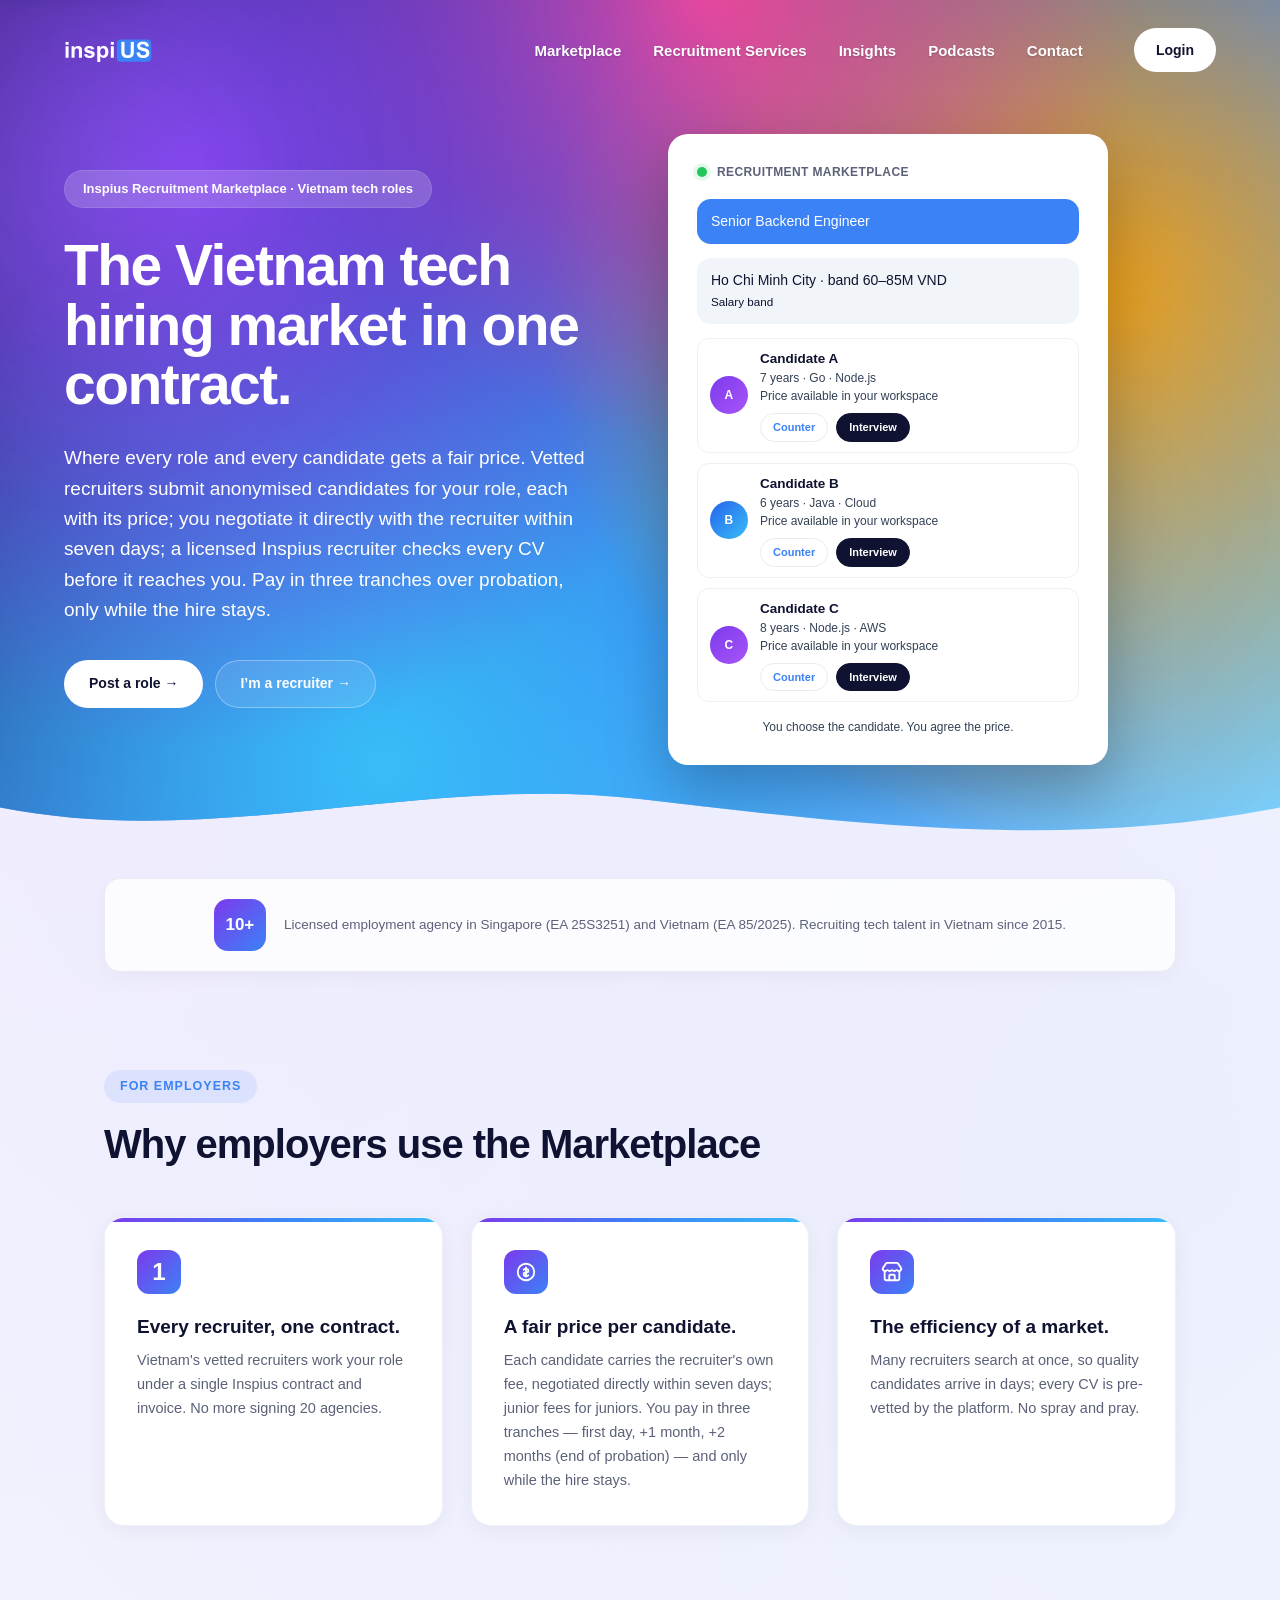
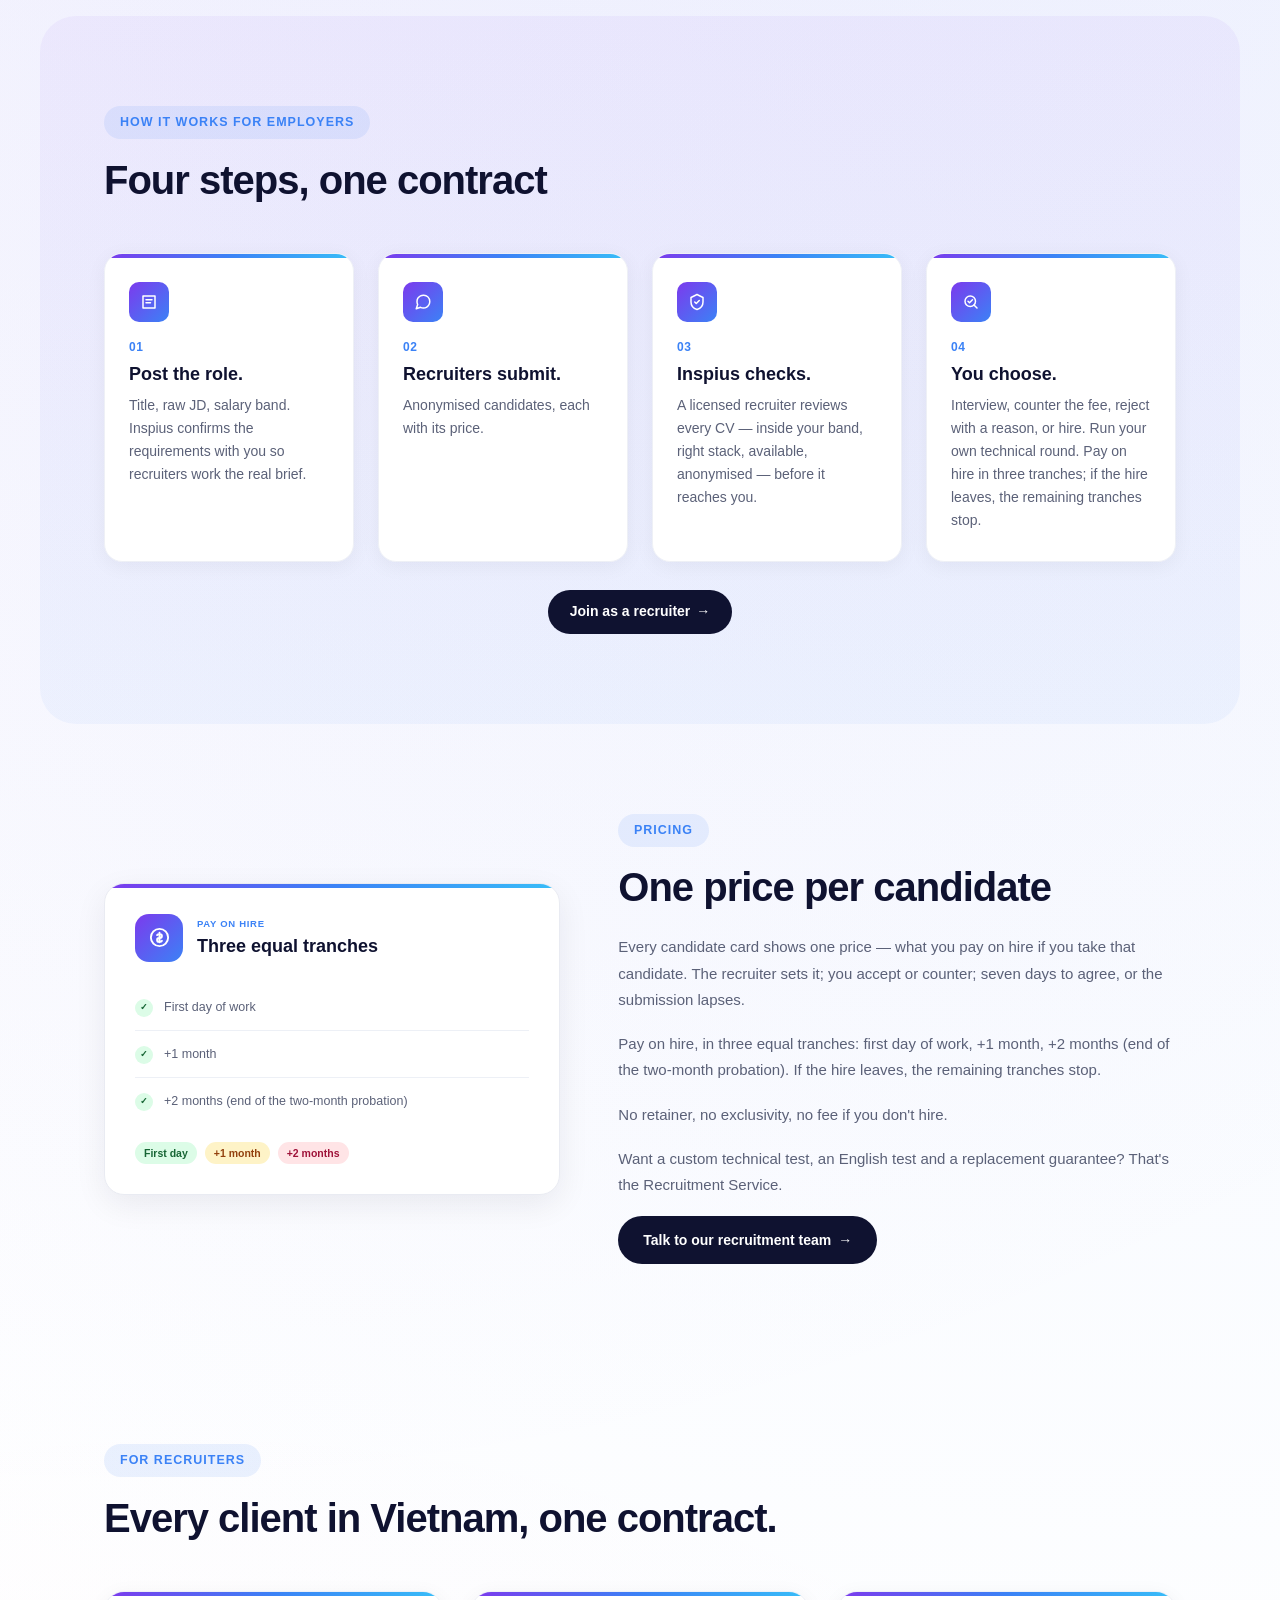
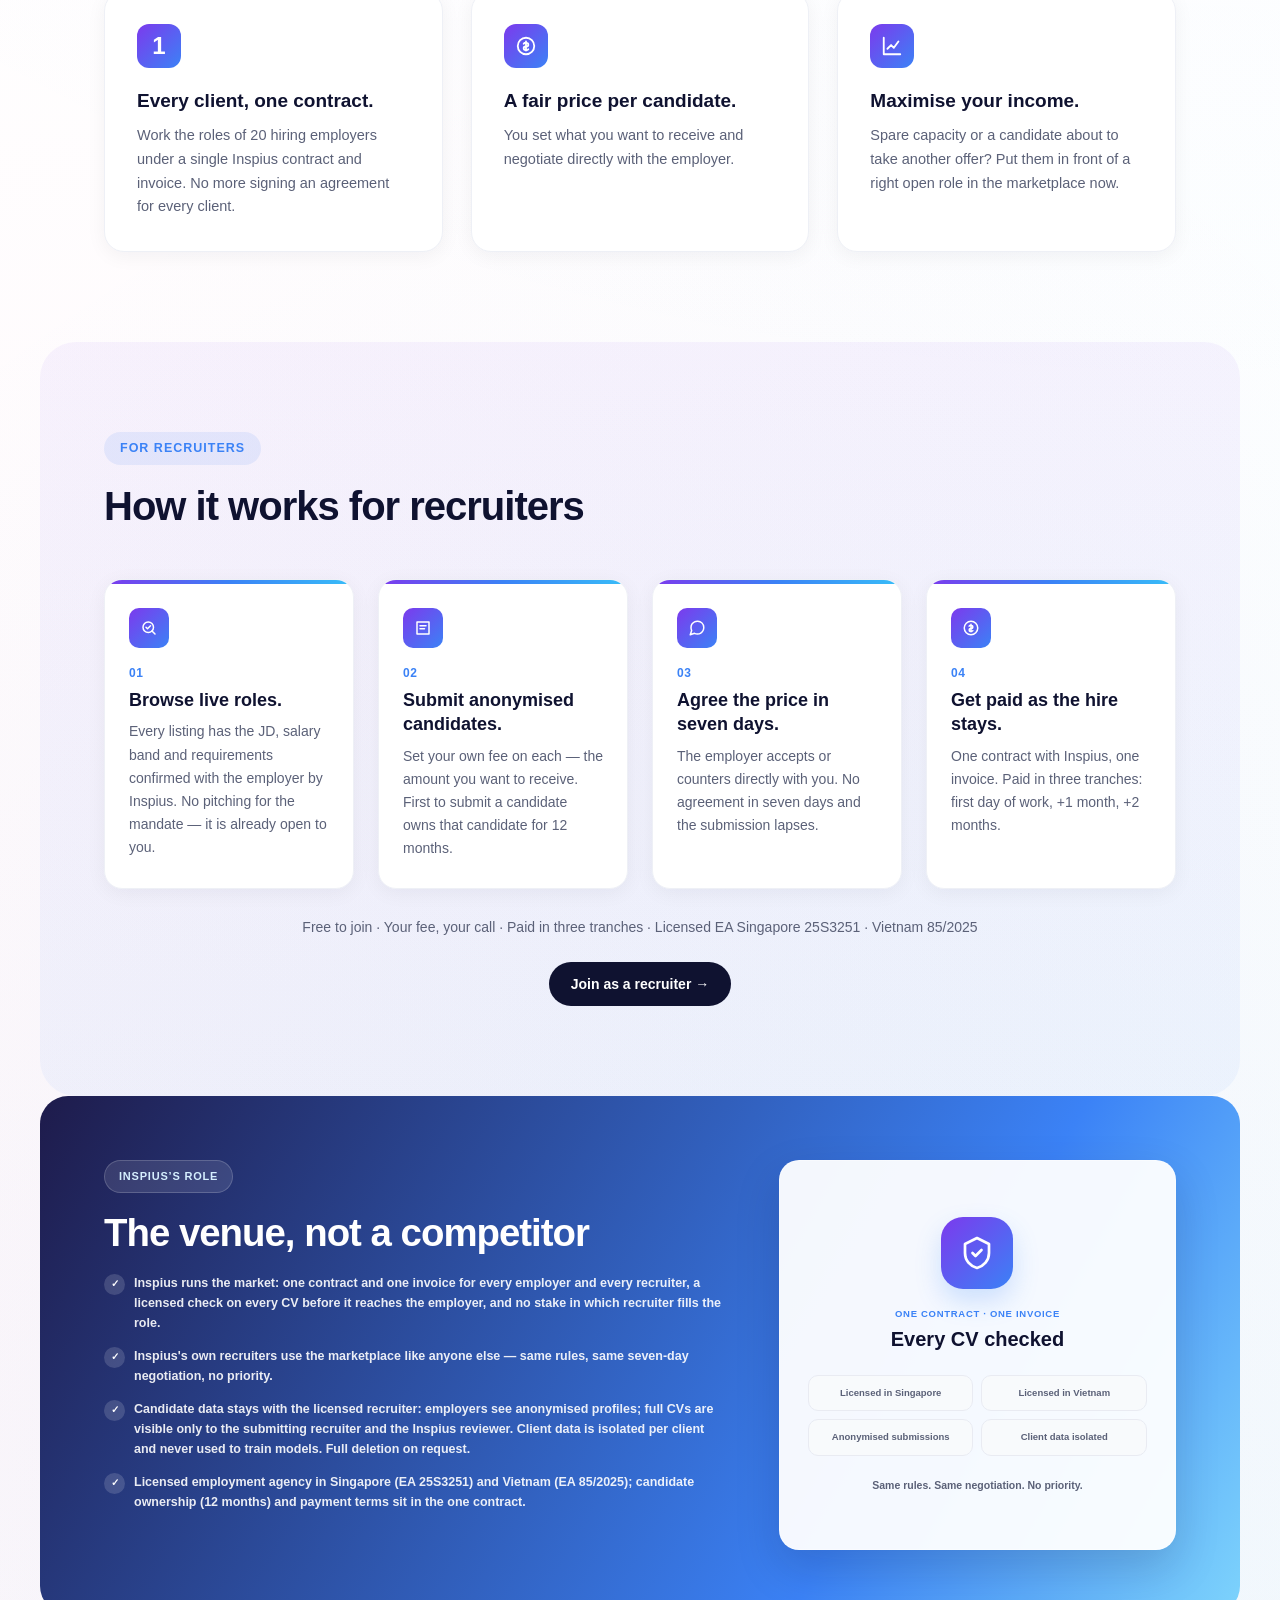
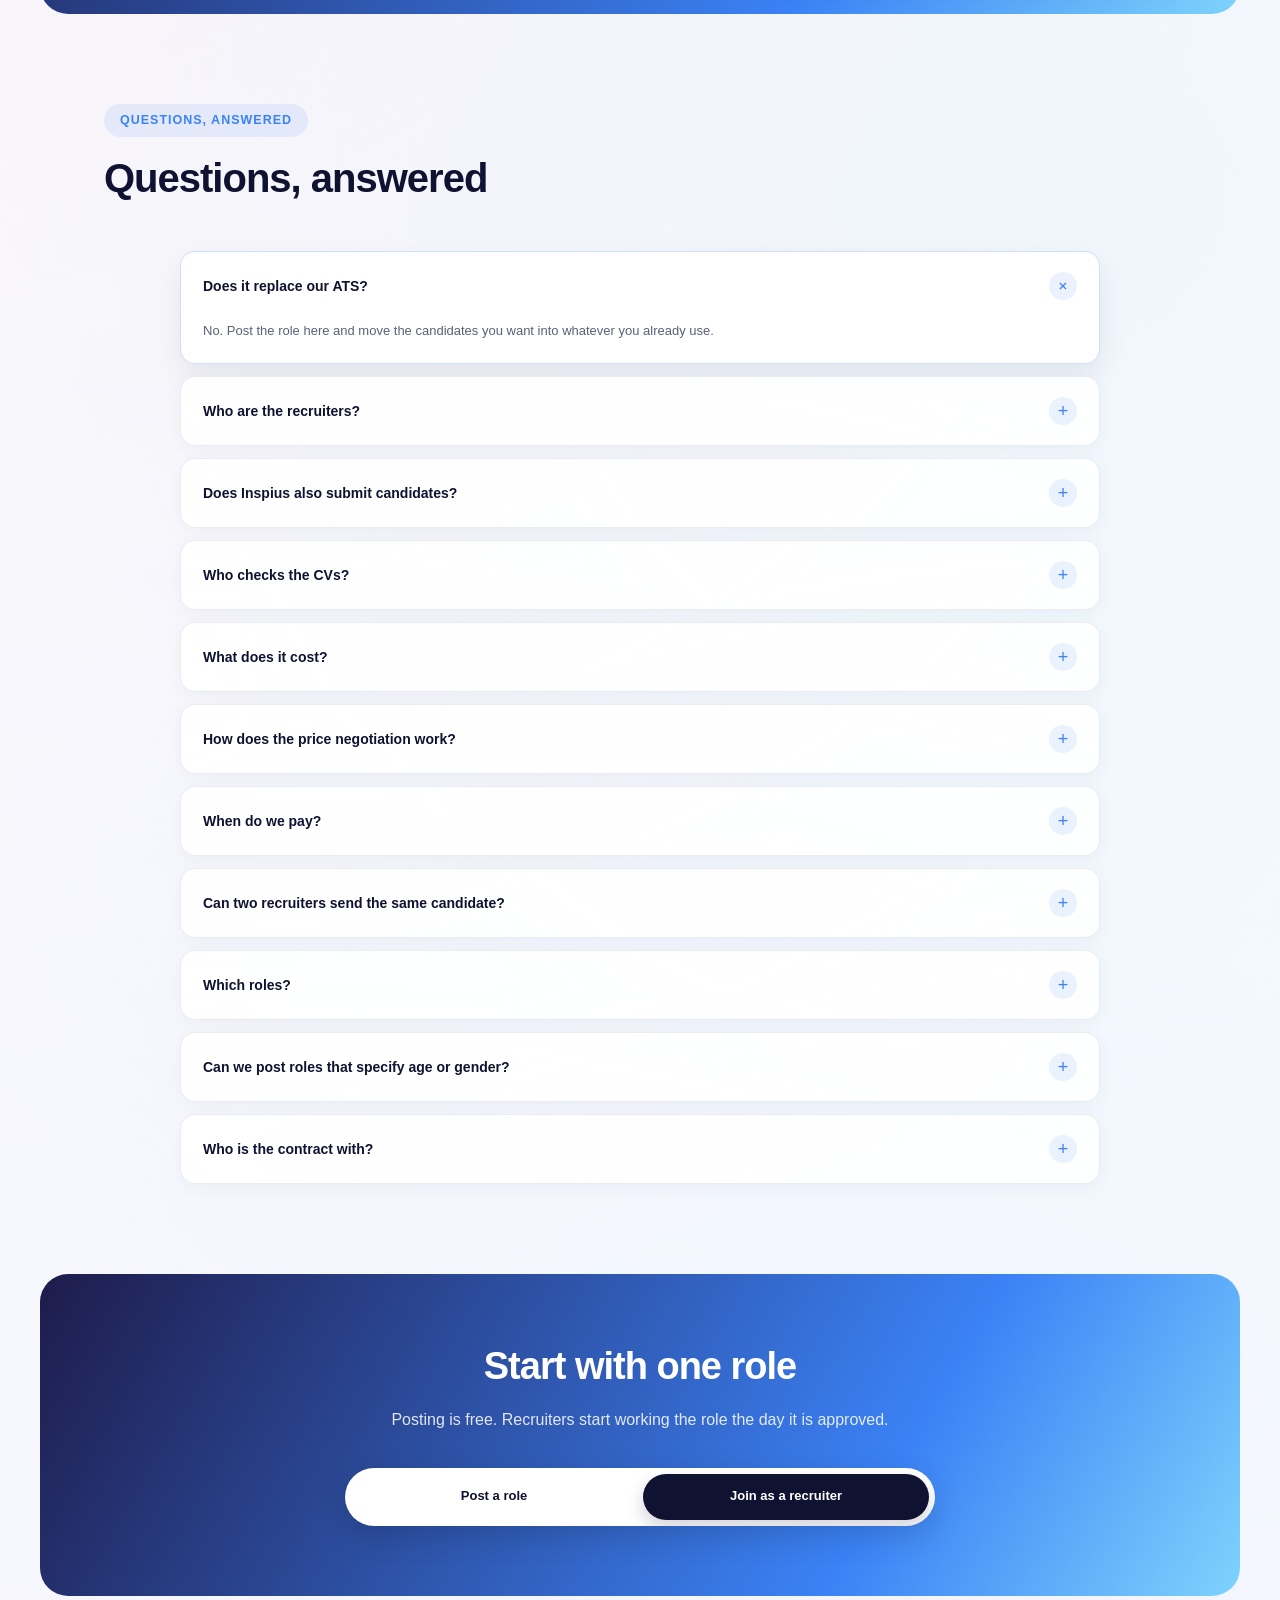
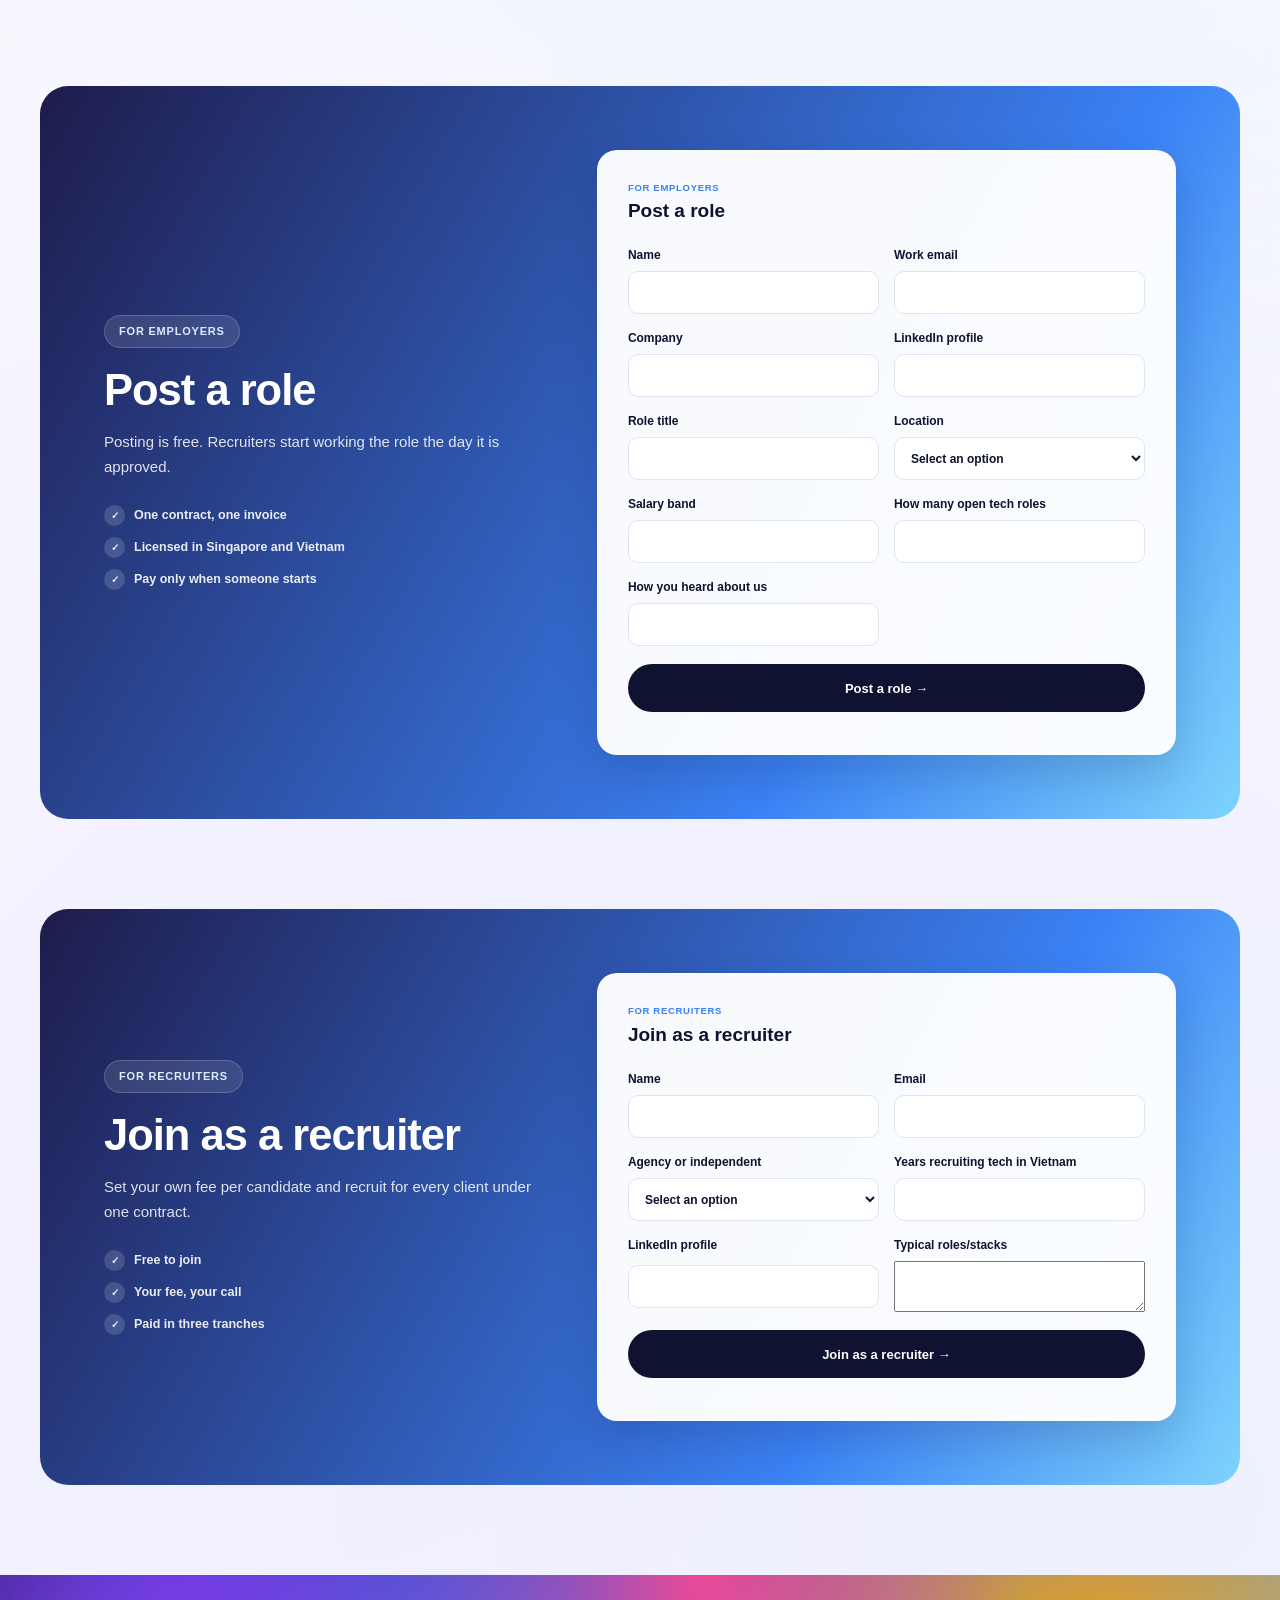
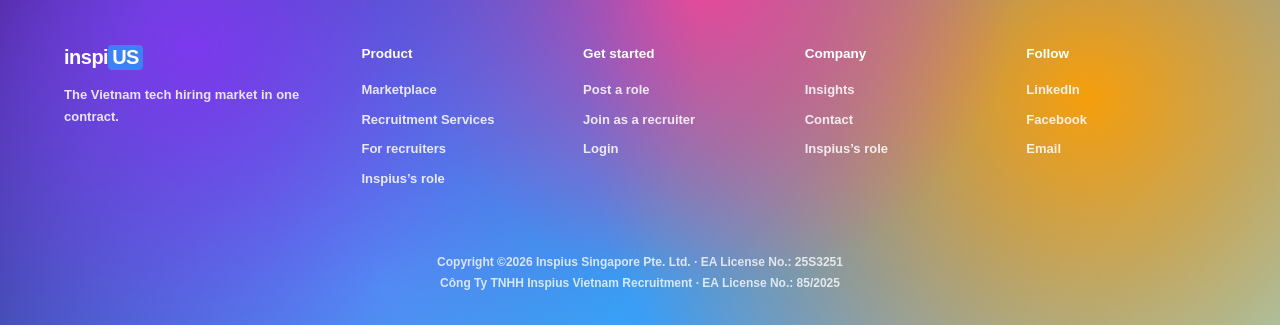
==== commit a38c078b: "Place recruiter join button below the four-step section" ====
--- a/marketplace.html
+++ b/marketplace.html
@@ -8,7 +8,7 @@
 </svg></div><div class="ir-process-number">02</div><h3>Recruiters submit.</h3><p>Anonymised candidates, each with its price.</p></article><article class="ir-process-card"><div aria-hidden="true" class="ir-process-icon" data-original-icon="verified" title="verified"><svg fill="none" stroke="currentColor" stroke-linecap="round" stroke-linejoin="round" stroke-width="2" viewbox="0 0 24 24">
 <path d="M12 2 4 6v6c0 5 3.5 8.7 8 10 4.5-1.3 8-5 8-10V6l-8-4z"></path>
 <path d="m9 12 2 2 4-4"></path>
-</svg></div><div class="ir-process-number">03</div><h3>Inspius checks.</h3><p>A licensed recruiter reviews every CV — inside your band, right stack, available, anonymised — before it reaches you.</p></article><article class="ir-process-card"><div aria-hidden="true" class="ir-process-icon" data-original-icon="review" title="review"><svg fill="none" stroke="currentColor" stroke-linecap="round" stroke-linejoin="round" stroke-width="2" viewbox="0 0 24 24"><circle cx="11" cy="11" r="7"></circle><path d="m20 20-4-4"></path><path d="m8 11 2 2 4-4"></path></svg></div><div class="ir-process-number">04</div><h3>You choose.</h3><p>Interview, counter the fee, reject with a reason, or hire. Run your own technical round. Pay on hire in three tranches; if the hire leaves, the remaining tranches stop.</p></article></div></section><section aria-labelledby="pricing-title" class="ir-section air-module-section" id="pricing"><div class="air-module-layout air-module-layout-reverse"><div class="air-module-copy"><div class="ir-section-tag">Pricing</div><h2 class="ir-section-title" id="pricing-title">One price per candidate</h2><p>Every candidate card shows one price — what you pay on hire if you take that candidate. The recruiter sets it; you accept or counter; seven days to agree, or the submission lapses.</p><p>Pay on hire, in three equal tranches: first day of work, +1 month, +2 months (end of the two-month probation). If the hire leaves, the remaining tranches stop.</p><p>No retainer, no exclusivity, no fee if you don't hire.</p><p>Want a custom technical test, an English test and a replacement guarantee? That's the Recruitment Service.</p><p class="marketplace-service-cta"><a class="air-button air-button-dark" href="https://inspius.com/inquiry/">Talk to our recruitment team <span aria-hidden="true">→</span></a></p></div><div class="air-output-card"><div class="air-output-card-heading"><div aria-hidden="true" class="air-engine-icon" data-original-icon="fee" title="Three payment tranches"><svg fill="none" stroke="currentColor" stroke-linecap="round" stroke-linejoin="round" stroke-width="2" viewbox="0 0 24 24">
+</svg></div><div class="ir-process-number">03</div><h3>Inspius checks.</h3><p>A licensed recruiter reviews every CV — inside your band, right stack, available, anonymised — before it reaches you.</p></article><article class="ir-process-card"><div aria-hidden="true" class="ir-process-icon" data-original-icon="review" title="review"><svg fill="none" stroke="currentColor" stroke-linecap="round" stroke-linejoin="round" stroke-width="2" viewbox="0 0 24 24"><circle cx="11" cy="11" r="7"></circle><path d="m20 20-4-4"></path><path d="m8 11 2 2 4-4"></path></svg></div><div class="ir-process-number">04</div><h3>You choose.</h3><p>Interview, counter the fee, reject with a reason, or hire. Run your own technical round. Pay on hire in three tranches; if the hire leaves, the remaining tranches stop.</p></article></div><div class="ir-section-action"><a class="ir-button ir-button-dark" href="#recruiter-form">Join as a recruiter <span aria-hidden="true">→</span></a></div></section><section aria-labelledby="pricing-title" class="ir-section air-module-section" id="pricing"><div class="air-module-layout air-module-layout-reverse"><div class="air-module-copy"><div class="ir-section-tag">Pricing</div><h2 class="ir-section-title" id="pricing-title">One price per candidate</h2><p>Every candidate card shows one price — what you pay on hire if you take that candidate. The recruiter sets it; you accept or counter; seven days to agree, or the submission lapses.</p><p>Pay on hire, in three equal tranches: first day of work, +1 month, +2 months (end of the two-month probation). If the hire leaves, the remaining tranches stop.</p><p>No retainer, no exclusivity, no fee if you don't hire.</p><p>Want a custom technical test, an English test and a replacement guarantee? That's the Recruitment Service.</p><p class="marketplace-service-cta"><a class="air-button air-button-dark" href="https://inspius.com/inquiry/">Talk to our recruitment team <span aria-hidden="true">→</span></a></p></div><div class="air-output-card"><div class="air-output-card-heading"><div aria-hidden="true" class="air-engine-icon" data-original-icon="fee" title="Three payment tranches"><svg fill="none" stroke="currentColor" stroke-linecap="round" stroke-linejoin="round" stroke-width="2" viewbox="0 0 24 24">
 <circle cx="12" cy="12" r="9"></circle>
 <path d="M12 7v10M9.5 9.5a2.5 2.5 0 0 1 2.5-1h.5a2 2 0 0 1 0 4h-1a2 2 0 0 0 0 4h.5a2.5 2.5 0 0 0 2.5-1"></path>
 </svg></div><div> <span>Pay on hire</span> <strong>Three equal tranches</strong></div></div><ul class="air-copy-bullets"><li>First day of work</li><li>+1 month</li><li>+2 months (end of the two-month probation)</li></ul><div aria-label="Three payment milestones" class="air-fit-strip marketplace-tranches"><span class="air-fit air-fit-high">First day</span><span class="air-fit air-fit-medium">+1 month</span><span class="air-fit air-fit-dq">+2 months</span></div></div></div></section><section aria-labelledby="recruiters-title" class="ir-section" id="recruiters"><div class="ir-section-tag">For recruiters</div><h2 class="ir-section-title" id="recruiters-title">Every client in Vietnam, one contract.</h2><div class="ir-feature-grid"><article class="ir-feature-card"><div aria-hidden="true" class="ir-feature-icon contract-count">1</div><h3>Every client, one contract.</h3><p>Work the roles of 20 hiring employers under a single Inspius contract and invoice. No more signing an agreement for every client.</p></article><article class="ir-feature-card"><div aria-hidden="true" class="ir-feature-icon" data-original-icon="fee" title="fee"><svg fill="none" stroke="currentColor" stroke-linecap="round" stroke-linejoin="round" stroke-width="2" viewbox="0 0 24 24">
--- a/marketplace-content.css
+++ b/marketplace-content.css
@@ -129,3 +129,6 @@
 body.inspius-home-redesign-page .recruiter-hero-note{animation:irHomeHeroEnter 720ms 420ms cubic-bezier(.22,1,.36,1) both}
 .ir-page .ir-feature-icon.contract-count{font-size:24px;font-weight:800;line-height:1}
 .air-page #recruiter-workflow .ir-section-action{display:flex;justify-content:center;margin-top:24px}
+
+/* Recruiter CTA requested below the employer four-step section. */
+.air-page #workflow .ir-section-action{display:flex;justify-content:center;margin-top:28px}
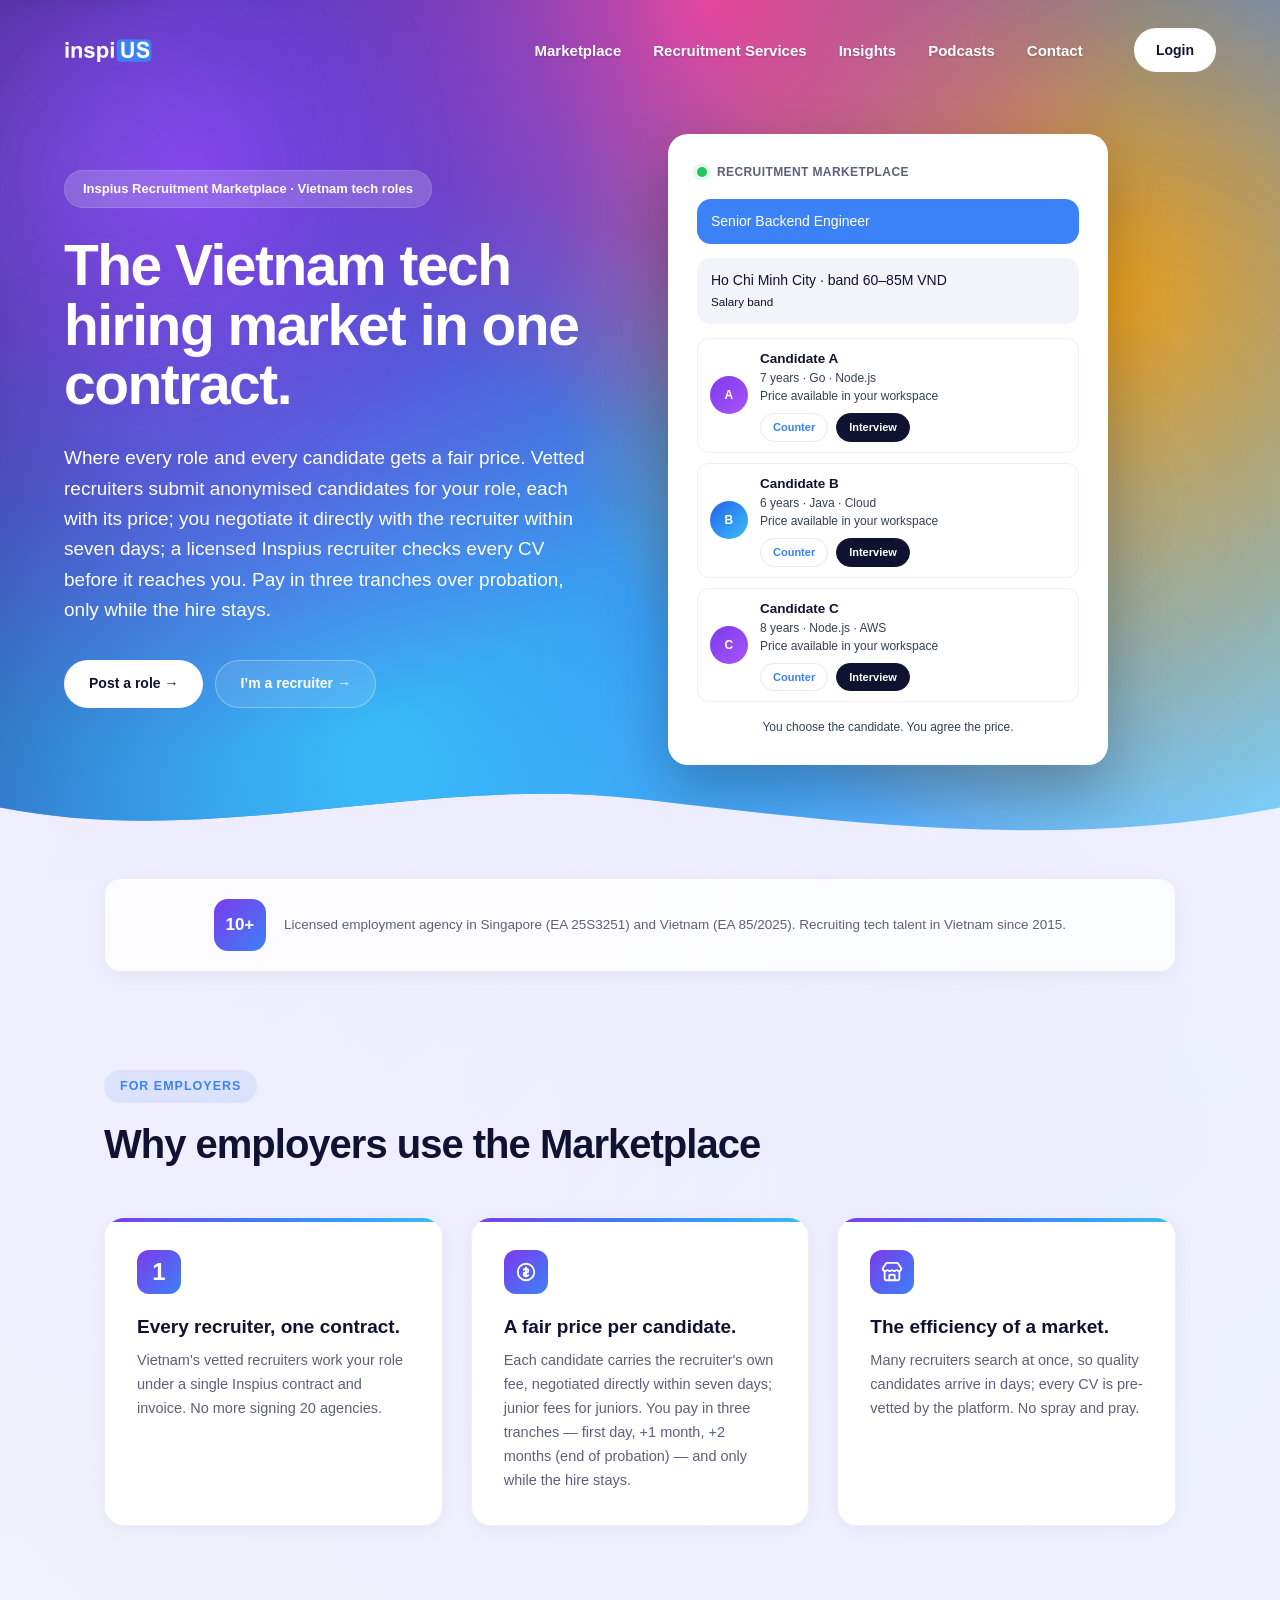
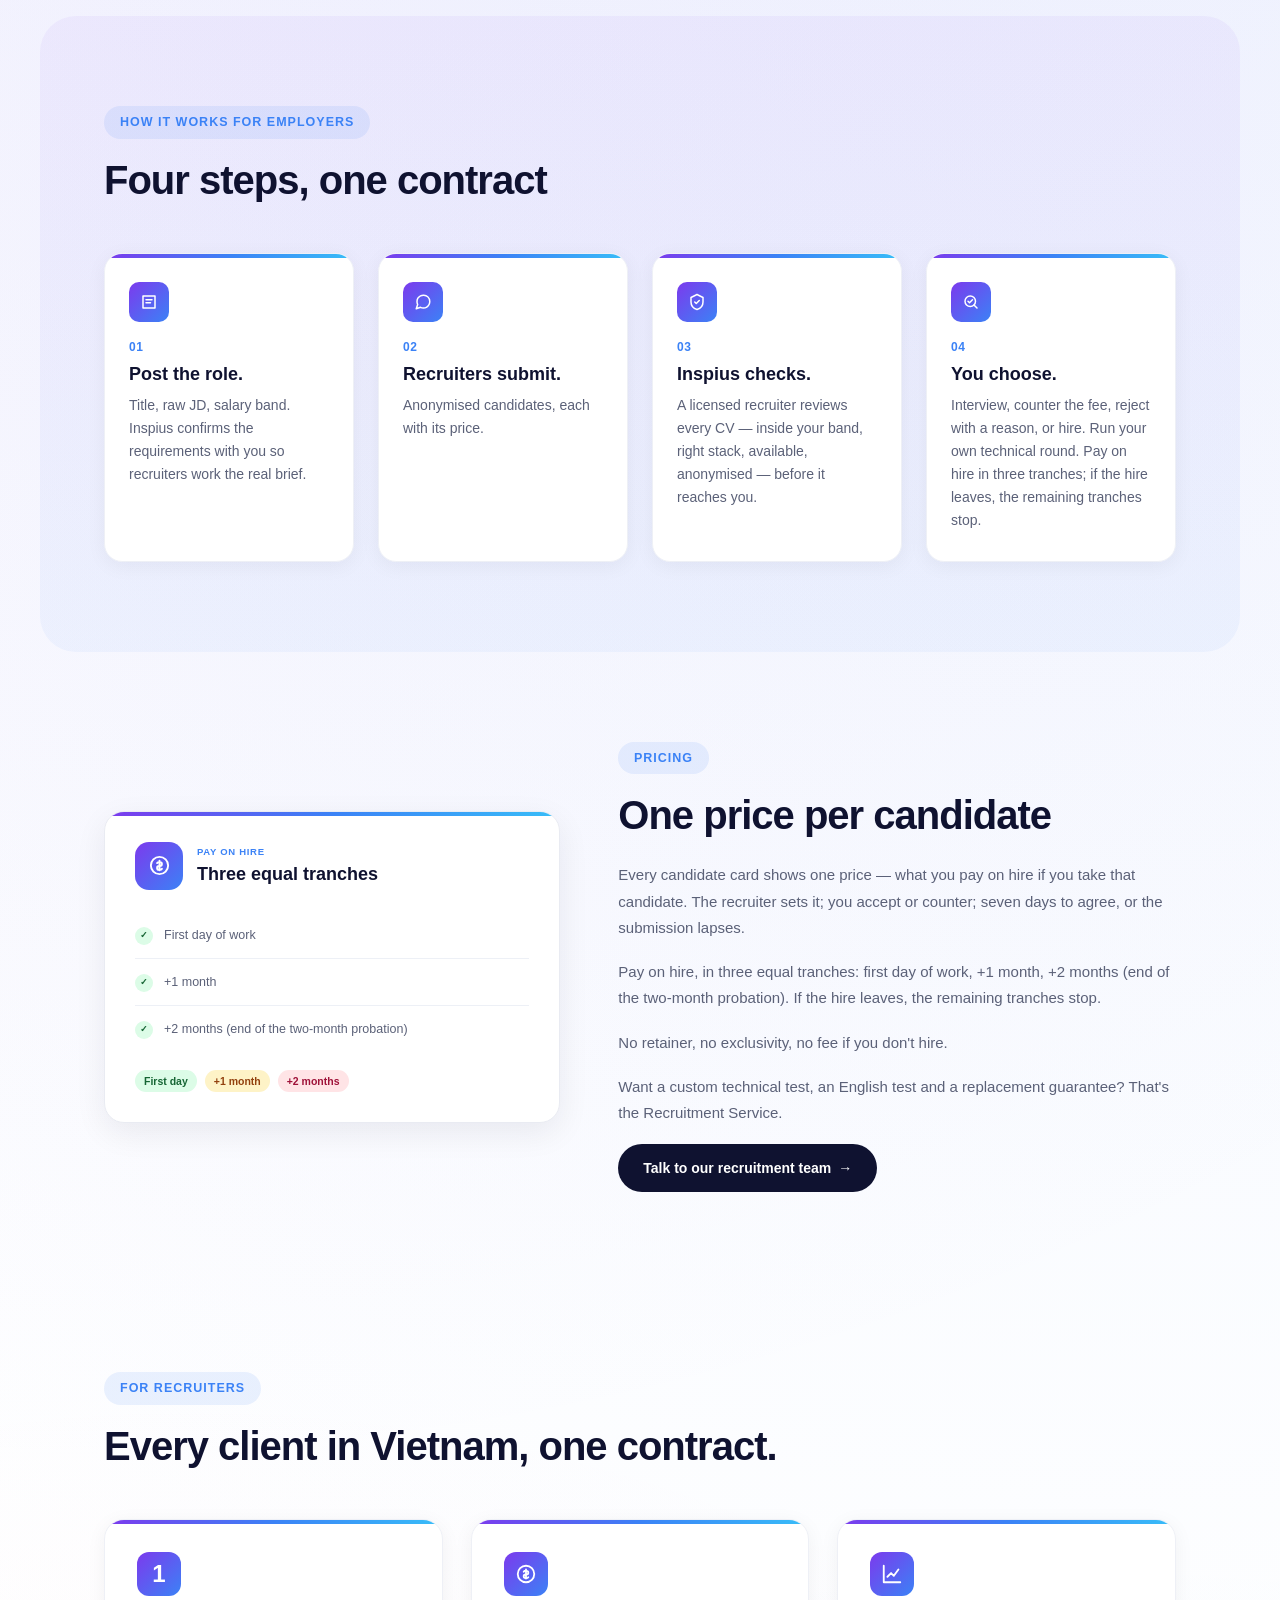
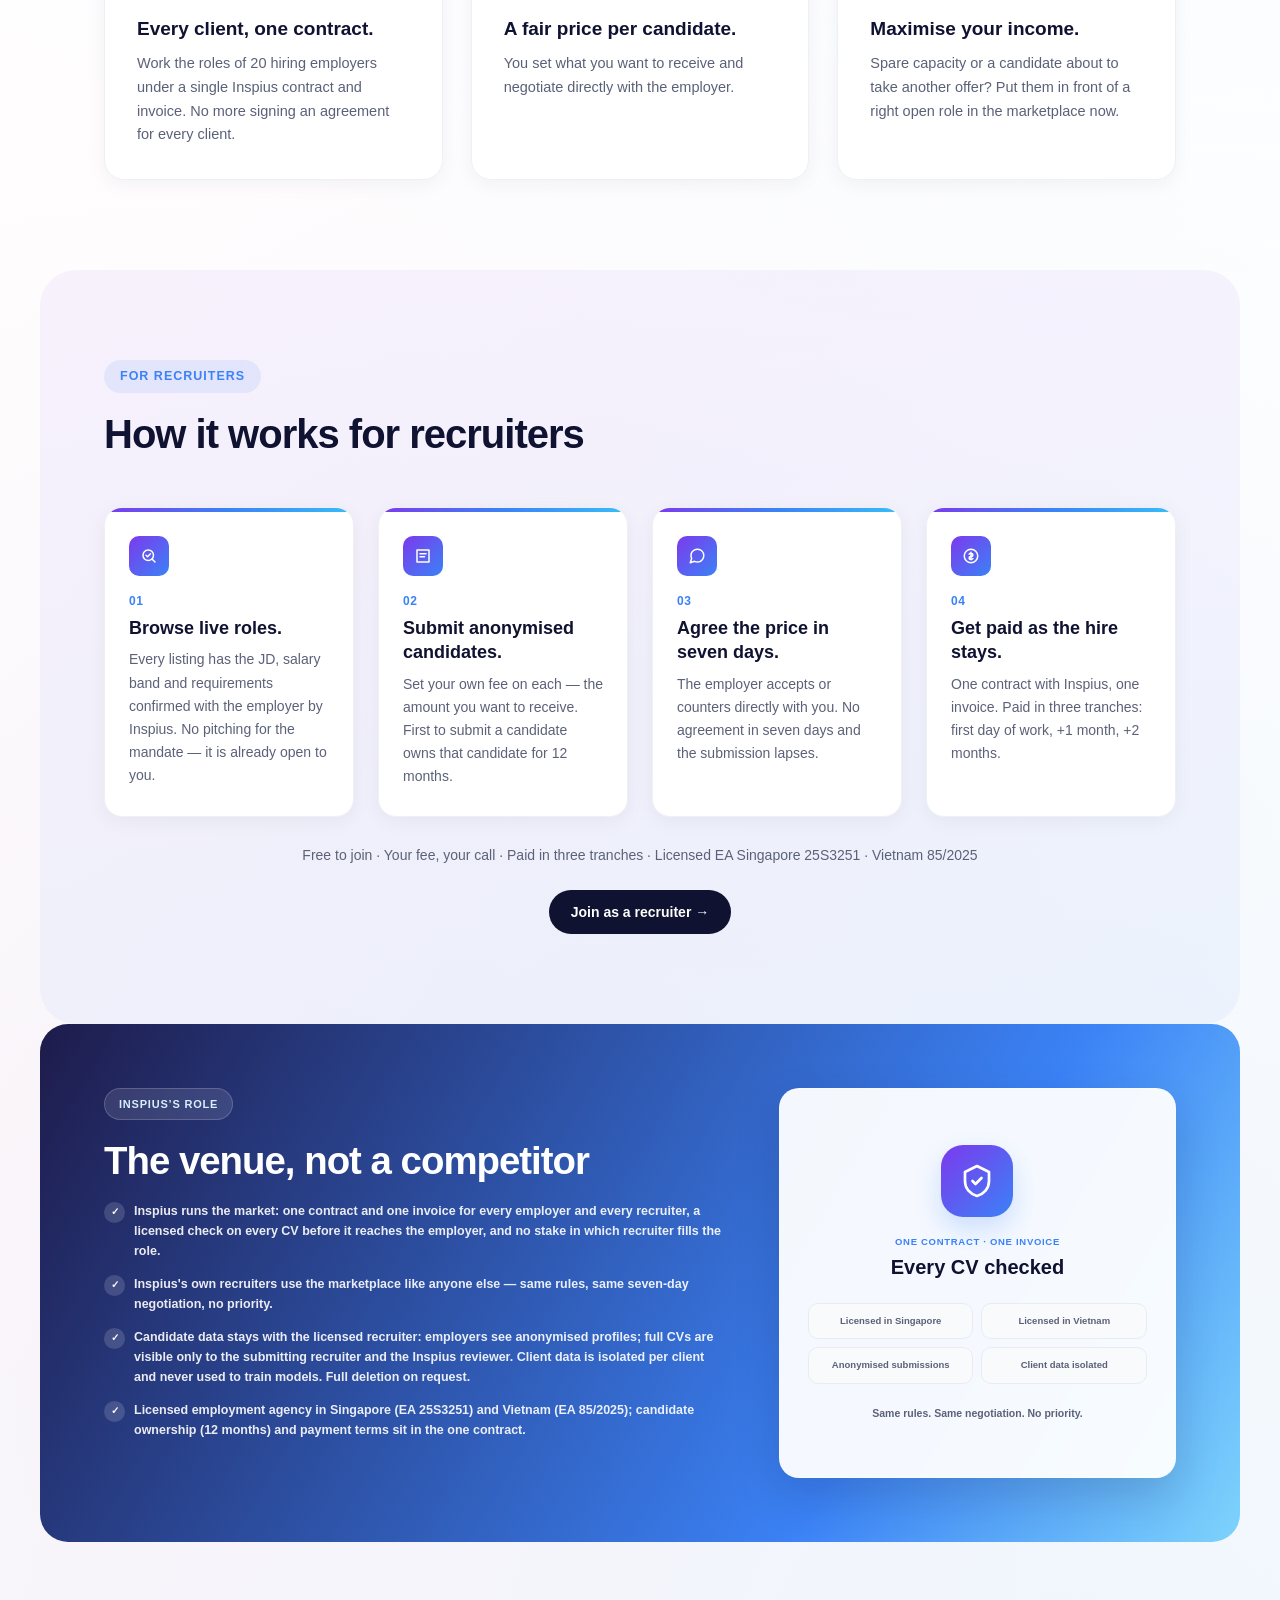
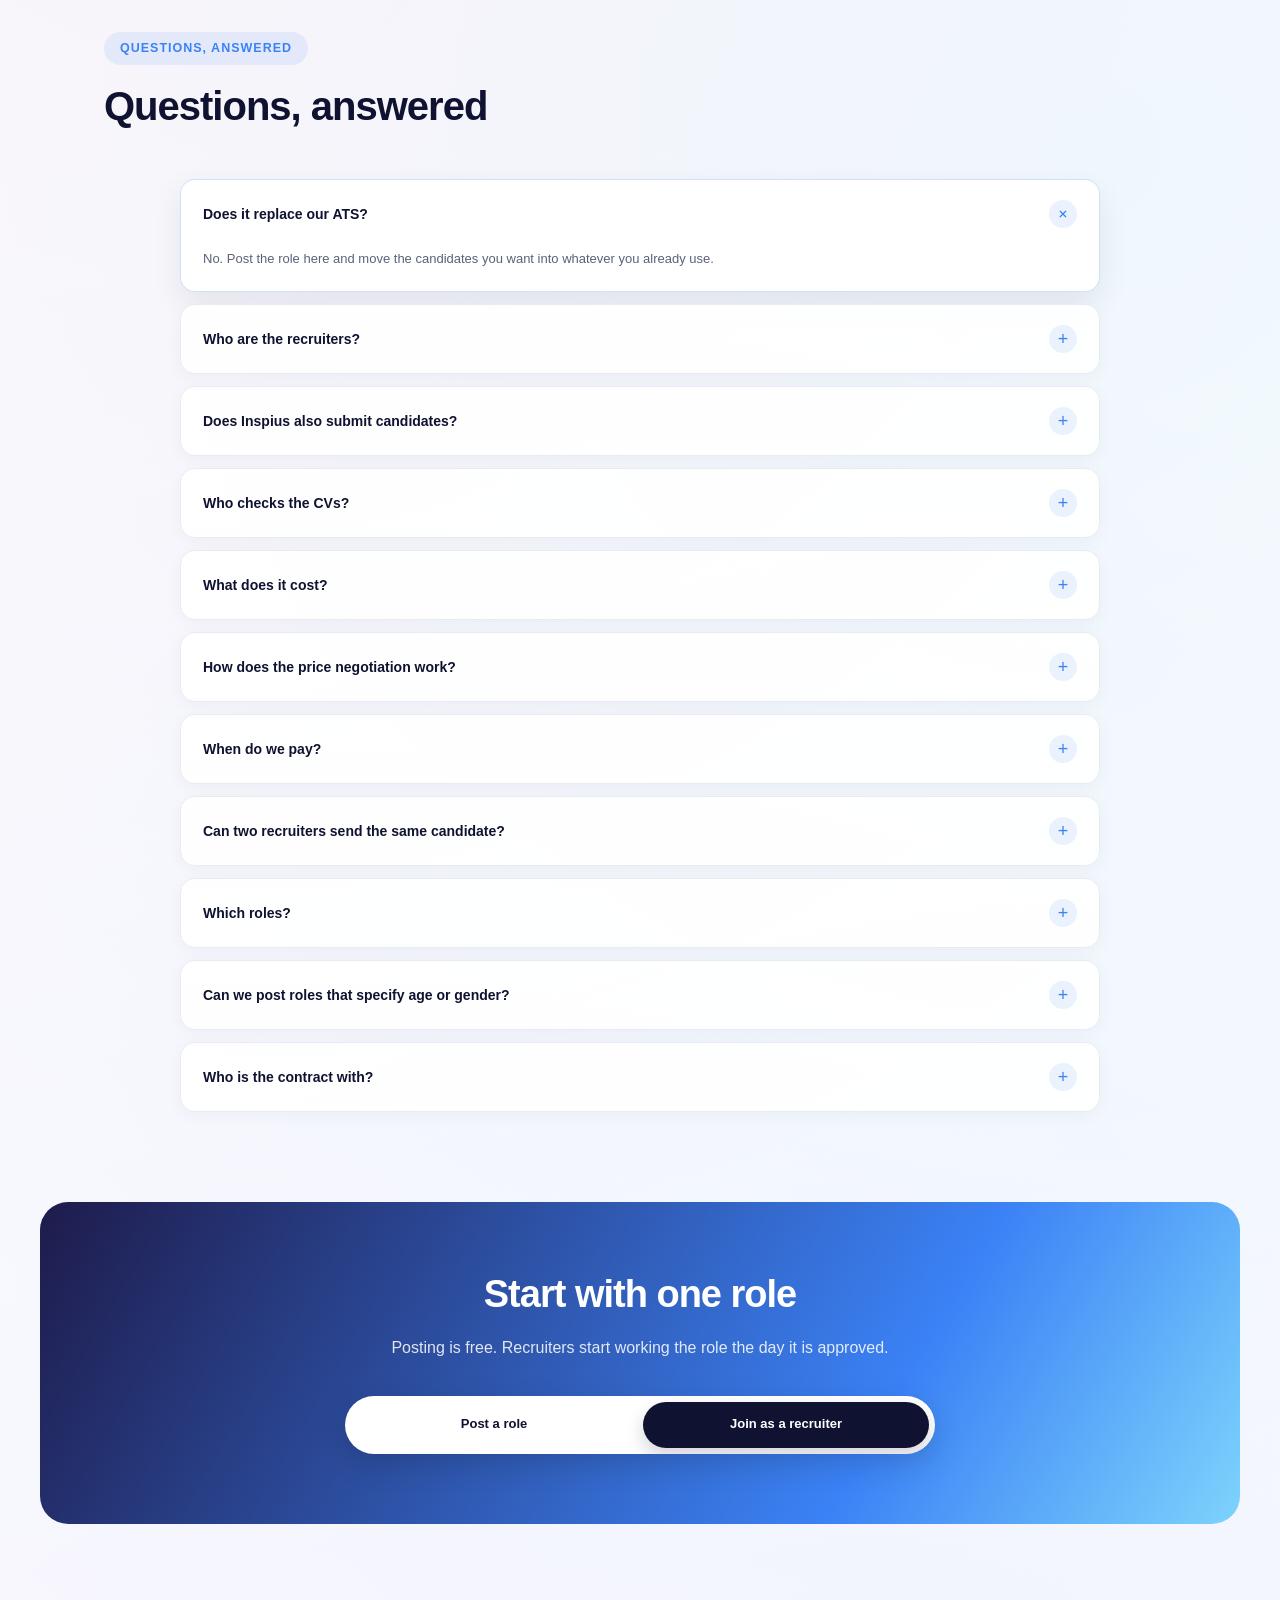
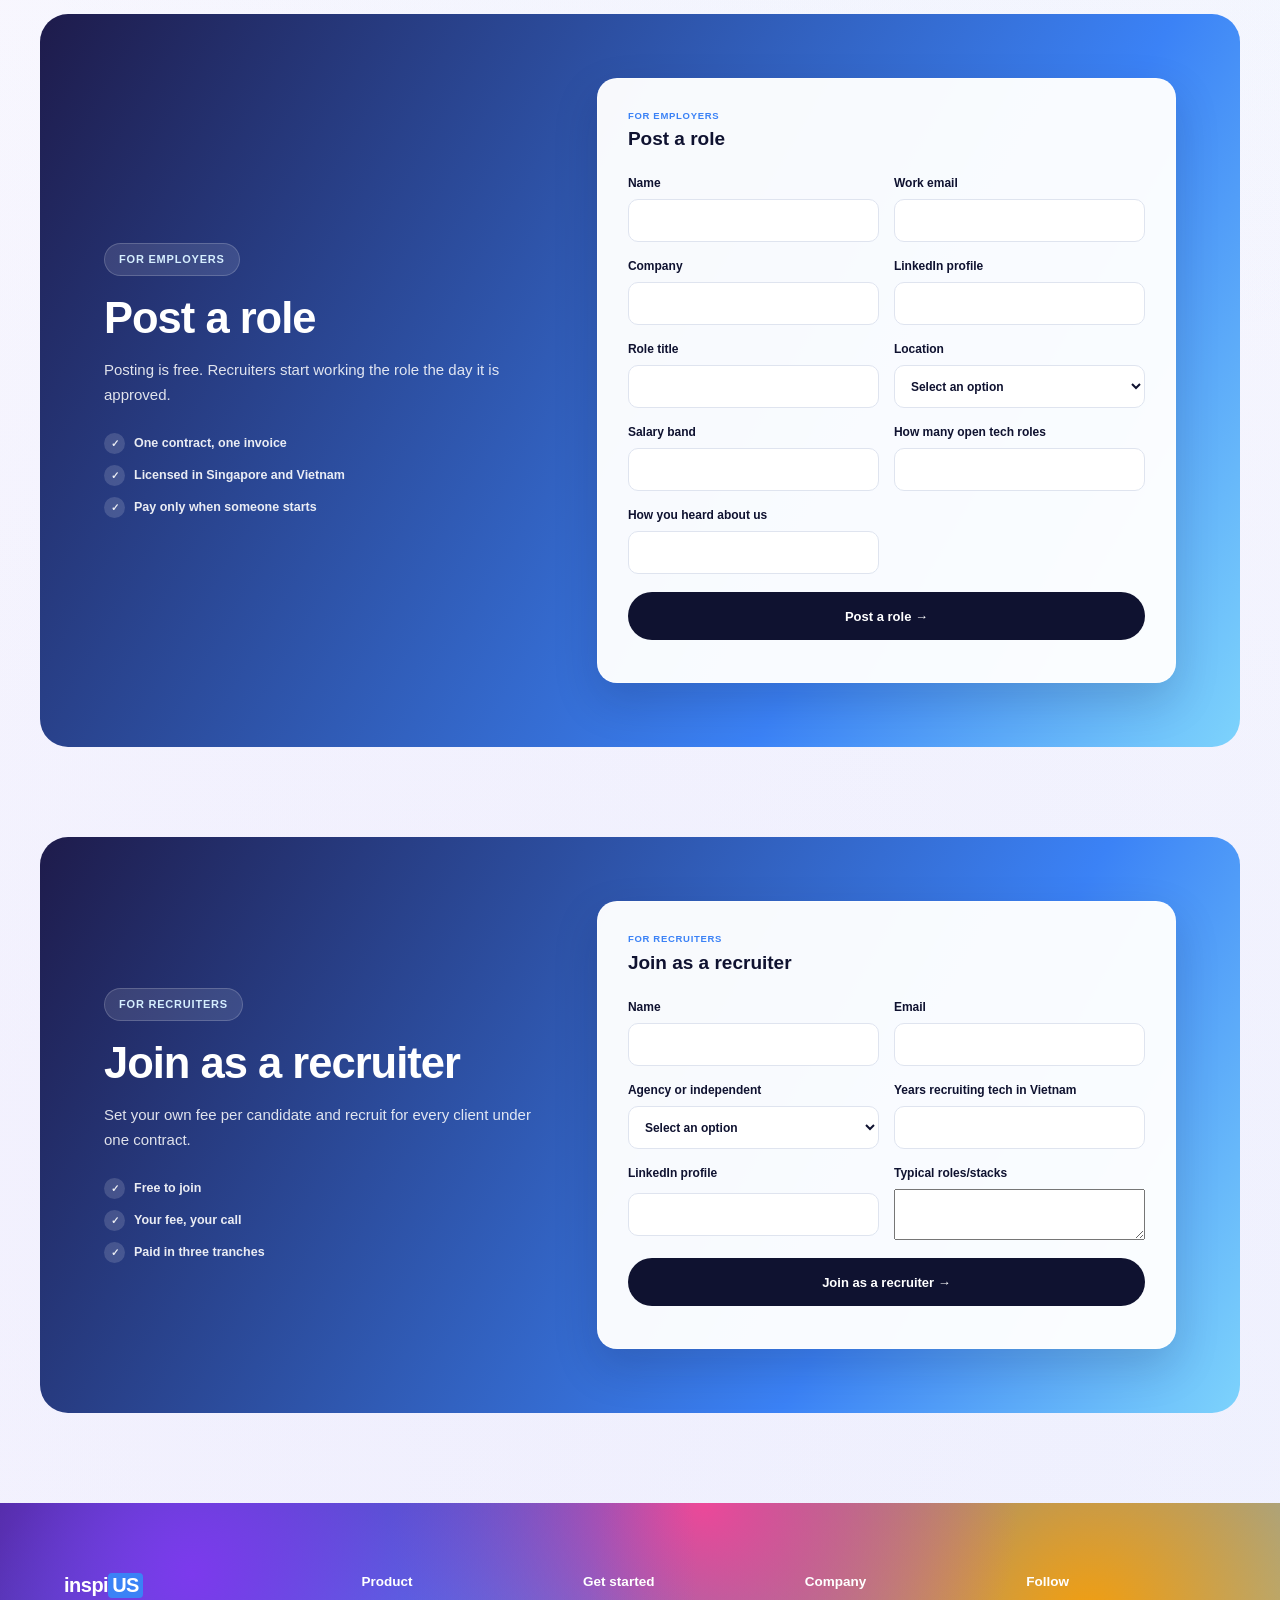
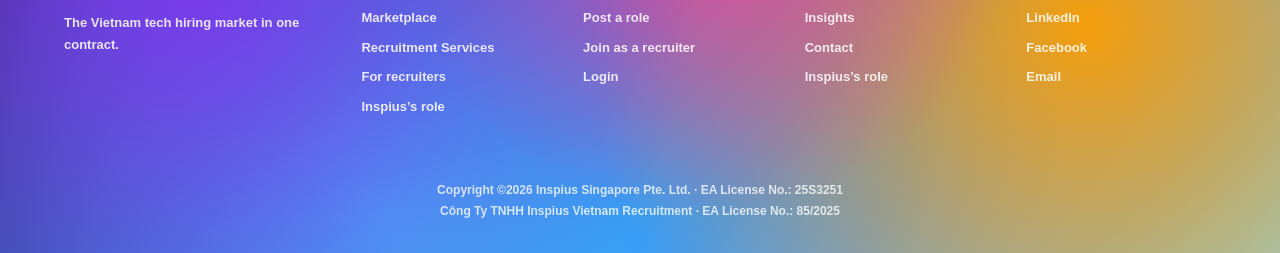
==== commit 5fffd061: "Remove recruiter CTA from employer four-step section" ====
--- a/marketplace.html
+++ b/marketplace.html
@@ -8,7 +8,7 @@
 </svg></div><div class="ir-process-number">02</div><h3>Recruiters submit.</h3><p>Anonymised candidates, each with its price.</p></article><article class="ir-process-card"><div aria-hidden="true" class="ir-process-icon" data-original-icon="verified" title="verified"><svg fill="none" stroke="currentColor" stroke-linecap="round" stroke-linejoin="round" stroke-width="2" viewbox="0 0 24 24">
 <path d="M12 2 4 6v6c0 5 3.5 8.7 8 10 4.5-1.3 8-5 8-10V6l-8-4z"></path>
 <path d="m9 12 2 2 4-4"></path>
-</svg></div><div class="ir-process-number">03</div><h3>Inspius checks.</h3><p>A licensed recruiter reviews every CV — inside your band, right stack, available, anonymised — before it reaches you.</p></article><article class="ir-process-card"><div aria-hidden="true" class="ir-process-icon" data-original-icon="review" title="review"><svg fill="none" stroke="currentColor" stroke-linecap="round" stroke-linejoin="round" stroke-width="2" viewbox="0 0 24 24"><circle cx="11" cy="11" r="7"></circle><path d="m20 20-4-4"></path><path d="m8 11 2 2 4-4"></path></svg></div><div class="ir-process-number">04</div><h3>You choose.</h3><p>Interview, counter the fee, reject with a reason, or hire. Run your own technical round. Pay on hire in three tranches; if the hire leaves, the remaining tranches stop.</p></article></div><div class="ir-section-action"><a class="ir-button ir-button-dark" href="#recruiter-form">Join as a recruiter <span aria-hidden="true">→</span></a></div></section><section aria-labelledby="pricing-title" class="ir-section air-module-section" id="pricing"><div class="air-module-layout air-module-layout-reverse"><div class="air-module-copy"><div class="ir-section-tag">Pricing</div><h2 class="ir-section-title" id="pricing-title">One price per candidate</h2><p>Every candidate card shows one price — what you pay on hire if you take that candidate. The recruiter sets it; you accept or counter; seven days to agree, or the submission lapses.</p><p>Pay on hire, in three equal tranches: first day of work, +1 month, +2 months (end of the two-month probation). If the hire leaves, the remaining tranches stop.</p><p>No retainer, no exclusivity, no fee if you don't hire.</p><p>Want a custom technical test, an English test and a replacement guarantee? That's the Recruitment Service.</p><p class="marketplace-service-cta"><a class="air-button air-button-dark" href="https://inspius.com/inquiry/">Talk to our recruitment team <span aria-hidden="true">→</span></a></p></div><div class="air-output-card"><div class="air-output-card-heading"><div aria-hidden="true" class="air-engine-icon" data-original-icon="fee" title="Three payment tranches"><svg fill="none" stroke="currentColor" stroke-linecap="round" stroke-linejoin="round" stroke-width="2" viewbox="0 0 24 24">
+</svg></div><div class="ir-process-number">03</div><h3>Inspius checks.</h3><p>A licensed recruiter reviews every CV — inside your band, right stack, available, anonymised — before it reaches you.</p></article><article class="ir-process-card"><div aria-hidden="true" class="ir-process-icon" data-original-icon="review" title="review"><svg fill="none" stroke="currentColor" stroke-linecap="round" stroke-linejoin="round" stroke-width="2" viewbox="0 0 24 24"><circle cx="11" cy="11" r="7"></circle><path d="m20 20-4-4"></path><path d="m8 11 2 2 4-4"></path></svg></div><div class="ir-process-number">04</div><h3>You choose.</h3><p>Interview, counter the fee, reject with a reason, or hire. Run your own technical round. Pay on hire in three tranches; if the hire leaves, the remaining tranches stop.</p></article></div></section><section aria-labelledby="pricing-title" class="ir-section air-module-section" id="pricing"><div class="air-module-layout air-module-layout-reverse"><div class="air-module-copy"><div class="ir-section-tag">Pricing</div><h2 class="ir-section-title" id="pricing-title">One price per candidate</h2><p>Every candidate card shows one price — what you pay on hire if you take that candidate. The recruiter sets it; you accept or counter; seven days to agree, or the submission lapses.</p><p>Pay on hire, in three equal tranches: first day of work, +1 month, +2 months (end of the two-month probation). If the hire leaves, the remaining tranches stop.</p><p>No retainer, no exclusivity, no fee if you don't hire.</p><p>Want a custom technical test, an English test and a replacement guarantee? That's the Recruitment Service.</p><p class="marketplace-service-cta"><a class="air-button air-button-dark" href="https://inspius.com/inquiry/">Talk to our recruitment team <span aria-hidden="true">→</span></a></p></div><div class="air-output-card"><div class="air-output-card-heading"><div aria-hidden="true" class="air-engine-icon" data-original-icon="fee" title="Three payment tranches"><svg fill="none" stroke="currentColor" stroke-linecap="round" stroke-linejoin="round" stroke-width="2" viewbox="0 0 24 24">
 <circle cx="12" cy="12" r="9"></circle>
 <path d="M12 7v10M9.5 9.5a2.5 2.5 0 0 1 2.5-1h.5a2 2 0 0 1 0 4h-1a2 2 0 0 0 0 4h.5a2.5 2.5 0 0 0 2.5-1"></path>
 </svg></div><div> <span>Pay on hire</span> <strong>Three equal tranches</strong></div></div><ul class="air-copy-bullets"><li>First day of work</li><li>+1 month</li><li>+2 months (end of the two-month probation)</li></ul><div aria-label="Three payment milestones" class="air-fit-strip marketplace-tranches"><span class="air-fit air-fit-high">First day</span><span class="air-fit air-fit-medium">+1 month</span><span class="air-fit air-fit-dq">+2 months</span></div></div></div></section><section aria-labelledby="recruiters-title" class="ir-section" id="recruiters"><div class="ir-section-tag">For recruiters</div><h2 class="ir-section-title" id="recruiters-title">Every client in Vietnam, one contract.</h2><div class="ir-feature-grid"><article class="ir-feature-card"><div aria-hidden="true" class="ir-feature-icon contract-count">1</div><h3>Every client, one contract.</h3><p>Work the roles of 20 hiring employers under a single Inspius contract and invoice. No more signing an agreement for every client.</p></article><article class="ir-feature-card"><div aria-hidden="true" class="ir-feature-icon" data-original-icon="fee" title="fee"><svg fill="none" stroke="currentColor" stroke-linecap="round" stroke-linejoin="round" stroke-width="2" viewbox="0 0 24 24">
--- a/marketplace-content.css
+++ b/marketplace-content.css
@@ -129,6 +129,3 @@
 body.inspius-home-redesign-page .recruiter-hero-note{animation:irHomeHeroEnter 720ms 420ms cubic-bezier(.22,1,.36,1) both}
 .ir-page .ir-feature-icon.contract-count{font-size:24px;font-weight:800;line-height:1}
 .air-page #recruiter-workflow .ir-section-action{display:flex;justify-content:center;margin-top:24px}
-
-/* Recruiter CTA requested below the employer four-step section. */
-.air-page #workflow .ir-section-action{display:flex;justify-content:center;margin-top:28px}
